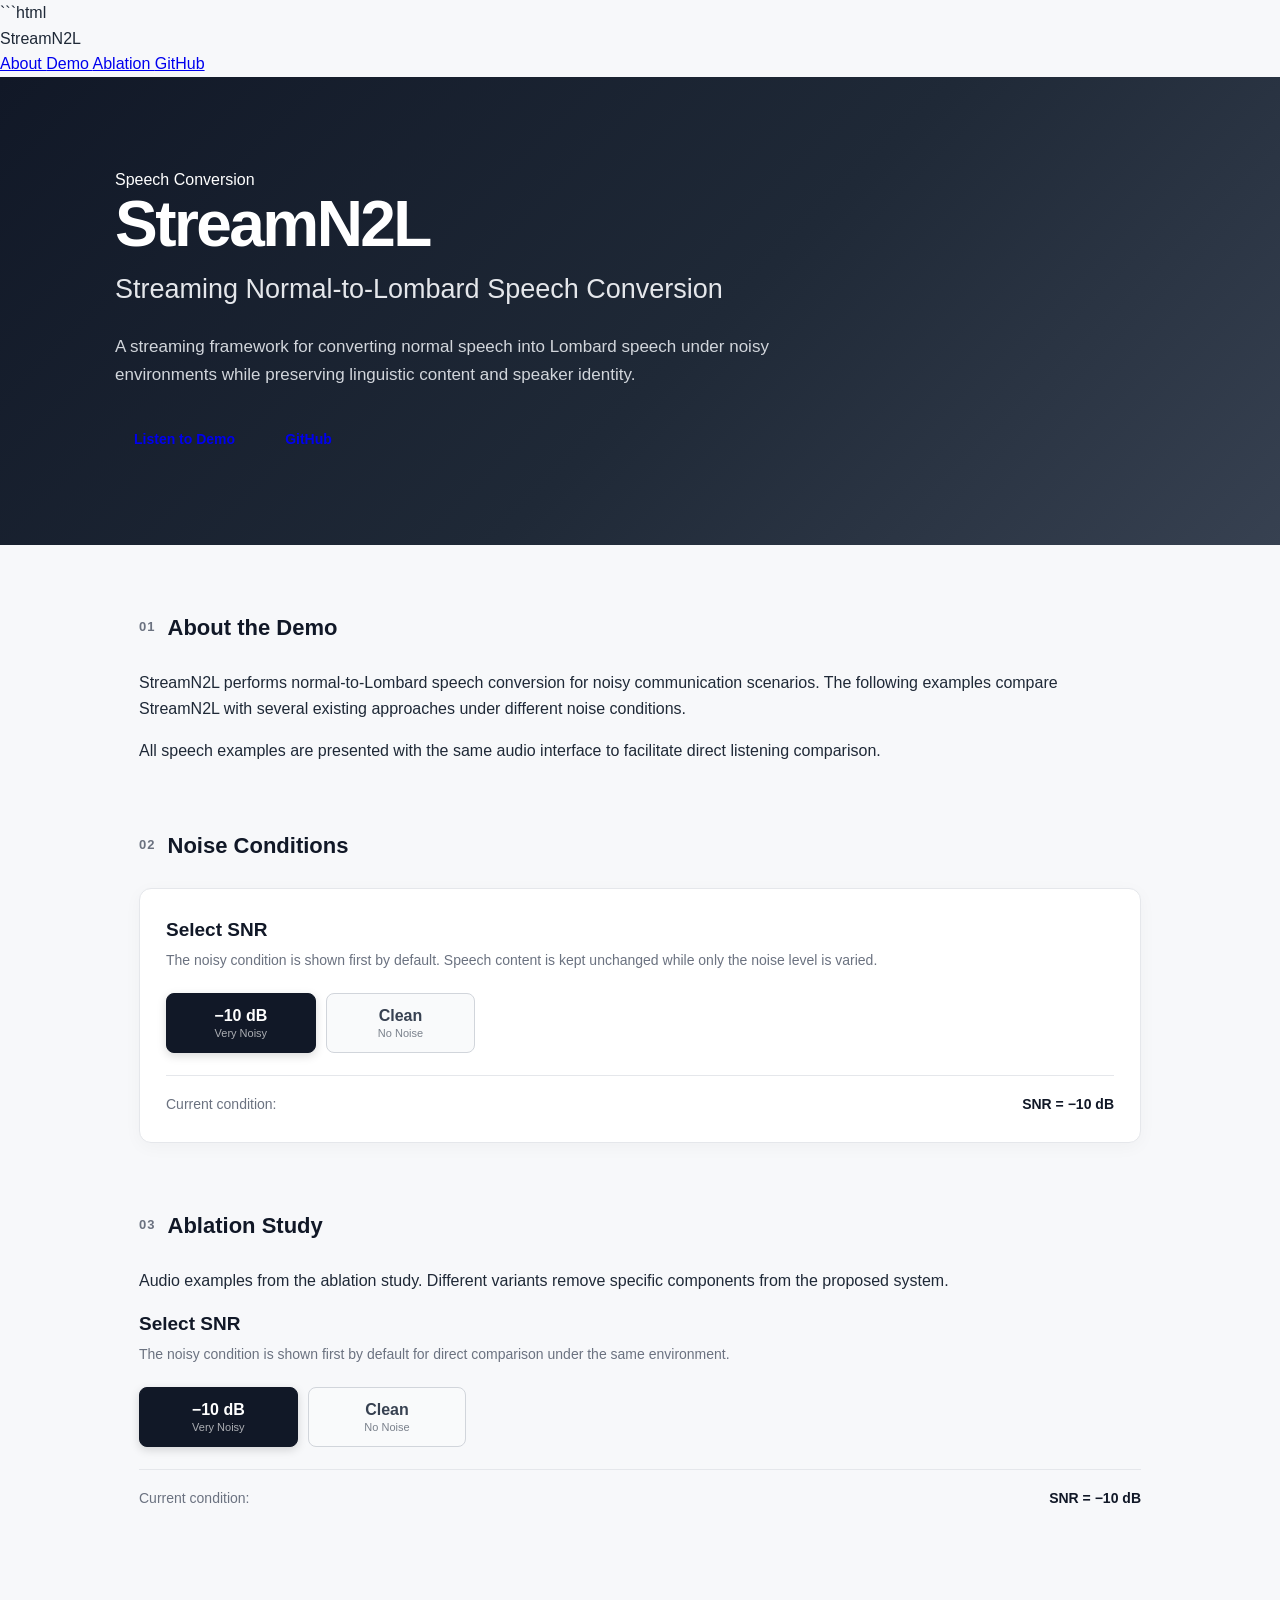
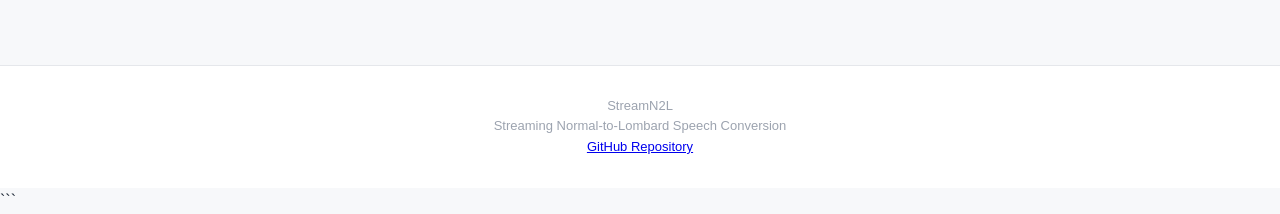
==== demo/index.html @ 621c64c4 "new" ====
```html
<!DOCTYPE html>
<html lang="en">

<head>
    <meta charset="UTF-8">

    <meta
        name="viewport"
        content="width=device-width, initial-scale=1.0"
    >

    <meta
        name="description"
        content="StreamN2L: Streaming Normal-to-Lombard Speech Conversion"
    >

    <title>StreamN2L</title>

    <link
        rel="stylesheet"
        href="style.css"
    >
</head>

<body>

    <!-- =====================================================
         Navigation
    ====================================================== -->

    <nav class="navbar">

        <div class="nav-container">

            <div class="nav-logo">
                StreamN2L
            </div>

            <div class="nav-links">

                <a href="#about">
                    About
                </a>

                <a href="#demo">
                    Demo
                </a>

                <a href="#ablation">
                    Ablation
                </a>

                <a
                    href="https://github.com/whitecchy/StreamN2L"
                    target="_blank"
                    rel="noopener noreferrer"
                >
                    GitHub
                </a>

            </div>

        </div>

    </nav>


    <!-- =====================================================
         Hero
    ====================================================== -->

    <header class="hero">

        <div class="hero-content">

            <div class="hero-badge">
                Speech Conversion
            </div>

            <h1>
                StreamN2L
            </h1>

            <h2>
                Streaming Normal-to-Lombard Speech Conversion
            </h2>

            <p class="hero-description">
                A streaming framework for converting normal speech
                into Lombard speech under noisy environments while
                preserving linguistic content and speaker identity.
            </p>

            <div class="hero-buttons">

                <a
                    href="#demo"
                    class="button button-primary"
                >
                    Listen to Demo
                </a>

                <a
                    href="https://github.com/whitecchy/StreamN2L"
                    target="_blank"
                    rel="noopener noreferrer"
                    class="button button-secondary"
                >
                    GitHub
                </a>

            </div>

        </div>

    </header>


    <!-- =====================================================
         Main
    ====================================================== -->

    <main class="container">


        <!-- =================================================
             About
        ================================================== -->

        <section
            class="section"
            id="about"
        >

            <div class="section-title">

                <span>
                    01
                </span>

                About the Demo

            </div>

            <div class="about-content">

                <p>
                    StreamN2L performs normal-to-Lombard speech
                    conversion for noisy communication scenarios.
                    The following examples compare StreamN2L with
                    several existing approaches under different
                    noise conditions.
                </p>

                <p>
                    All speech examples are presented with the same
                    audio interface to facilitate direct listening
                    comparison.
                </p>

            </div>

        </section>


        <!-- =================================================
             Main Demo
        ================================================== -->

        <section
            class="section"
            id="demo"
        >

            <div class="section-title">

                <span>
                    02
                </span>

                Noise Conditions

            </div>


            <div class="noise-panel">

                <div class="noise-description">

                    <div class="noise-heading">
                        Select SNR
                    </div>

                    <div class="noise-subheading">
                        The noisy condition is shown first by default.
                        Speech content is kept unchanged while only
                        the noise level is varied.
                    </div>

                </div>


                <div class="snr-selector">

                    <button
                        class="snr-button active"
                        data-snr="-10"
                    >

                        <span class="snr-value">
                            −10 dB
                        </span>

                        <span class="snr-label">
                            Very Noisy
                        </span>

                    </button>


                    <button
                        class="snr-button"
                        data-snr="clean"
                    >

                        <span class="snr-value">
                            Clean
                        </span>

                        <span class="snr-label">
                            No Noise
                        </span>

                    </button>

                </div>


                <div class="current-condition">

                    <span>
                        Current condition:
                    </span>

                    <strong id="current-snr">
                        SNR = −10 dB
                    </strong>

                </div>

            </div>


            <div id="examples-container"></div>

        </section>


        <!-- =================================================
             Ablation Study
        ================================================== -->

        <section
            class="section"
            id="ablation"
        >

            <div class="section-title">

                <span>
                    03
                </span>

                Ablation Study

            </div>


            <p class="ablation-intro">

                Audio examples from the ablation study.
                Different variants remove specific components
                from the proposed system.

            </p>


            <div class="ablation-noise-panel">

                <div class="noise-description">

                    <div class="noise-heading">
                        Select SNR
                    </div>

                    <div class="noise-subheading">
                        The noisy condition is shown first by default
                        for direct comparison under the same environment.
                    </div>

                </div>


                <div class="snr-selector">

                    <button
                        class="snr-button active"
                        data-ablation-snr="-10"
                    >

                        <span class="snr-value">
                            −10 dB
                        </span>

                        <span class="snr-label">
                            Very Noisy
                        </span>

                    </button>


                    <button
                        class="snr-button"
                        data-ablation-snr="clean"
                    >

                        <span class="snr-value">
                            Clean
                        </span>

                        <span class="snr-label">
                            No Noise
                        </span>

                    </button>

                </div>


                <div class="current-condition">

                    <span>
                        Current condition:
                    </span>

                    <strong id="current-ablation-snr">
                        SNR = −10 dB
                    </strong>

                </div>

            </div>


            <div id="ablation-container"></div>

        </section>

    </main>


    <!-- =====================================================
         Footer
    ====================================================== -->

    <footer class="footer">

        <div class="footer-content">

            <div class="footer-title">
                StreamN2L
            </div>

            <div class="footer-text">
                Streaming Normal-to-Lombard Speech Conversion
            </div>

            <a
                href="https://github.com/whitecchy/StreamN2L"
                target="_blank"
                rel="noopener noreferrer"
            >
                GitHub Repository
            </a>

        </div>

    </footer>


    <script src="script.js"></script>

</body>

</html>
```
---- demo/style.css ----
/* ============================================================
   Global
============================================================ */

* {
    box-sizing: border-box;
}

html {
    scroll-behavior: smooth;
}

body {
    margin: 0;
    font-family:
        -apple-system,
        BlinkMacSystemFont,
        "Segoe UI",
        Roboto,
        Helvetica,
        Arial,
        sans-serif;

    color: #1f2937;
    background: #f7f8fa;

    line-height: 1.6;
}


/* ============================================================
   Hero
============================================================ */

.hero {
    background:
        linear-gradient(
            135deg,
            #111827 0%,
            #1f2937 55%,
            #374151 100%
        );

    color: white;

    padding:
        90px 24px
        85px;
}


.hero-content {
    max-width: 1050px;
    margin: auto;
}


.project-label {
    font-size: 14px;
    font-weight: 600;

    letter-spacing: 0.12em;
    text-transform: uppercase;

    opacity: 0.65;

    margin-bottom: 16px;
}


.hero h1 {
    font-size: 64px;
    line-height: 1;

    margin:
        0 0 16px;

    font-weight: 750;

    letter-spacing: -0.04em;
}


.hero h2 {
    margin: 0;

    font-size: 27px;
    font-weight: 450;

    line-height: 1.3;

    color: #e5e7eb;
}


.hero-description {
    max-width: 760px;

    margin:
        26px 0 30px;

    font-size: 17px;

    color: #d1d5db;
}


.hero-buttons {
    display: flex;
    gap: 12px;
}


.button {
    display: inline-block;

    padding:
        10px 19px;

    border-radius: 7px;

    text-decoration: none;

    font-size: 14px;
    font-weight: 600;

    transition:
        transform 0.15s ease,
        background 0.15s ease;
}


.button:hover {
    transform: translateY(-1px);
}


.button.primary {
    background: white;
    color: #111827;
}


.button.secondary {
    border: 1px solid #6b7280;
    color: white;
}


/* ============================================================
   Main
============================================================ */

main {
    max-width: 1050px;

    margin: auto;

    padding:
        65px 24px
        90px;
}


.section {
    margin-bottom: 65px;
}


.section-title {
    display: flex;
    align-items: center;
    gap: 12px;

    margin-bottom: 25px;

    font-size: 22px;
    font-weight: 700;

    color: #111827;
}


.section-title span {
    font-size: 13px;

    color: #6b7280;

    font-weight: 600;

    letter-spacing: 0.08em;
}


.intro {
    max-width: 850px;
}


.intro p,
.notes p {
    font-size: 16px;

    color: #4b5563;

    margin:
        0 0 14px;
}


/* ============================================================
   Noise panel
============================================================ */

.noise-panel {

    background: white;

    border:
        1px solid #e5e7eb;

    border-radius: 12px;

    padding: 26px;

    margin-bottom: 35px;

    box-shadow:
        0 4px 18px
        rgba(0, 0, 0, 0.035);
}


.noise-heading {
    font-size: 19px;

    font-weight: 700;

    color: #111827;
}


.noise-subheading {
    font-size: 14px;

    color: #6b7280;

    margin-top: 3px;
}


.snr-selector {

    display: grid;

    grid-template-columns:
        repeat(6, 1fr);

    gap: 10px;

    margin-top: 22px;
}


.snr-button {

    border:
        1px solid #d1d5db;

    background: #f9fafb;

    border-radius: 8px;

    padding:
        13px 8px;

    cursor: pointer;

    transition:
        all 0.15s ease;

    color: #374151;
}


.snr-button:hover {

    border-color: #9ca3af;

    background: #f3f4f6;
}


.snr-button.active {

    background: #111827;

    border-color: #111827;

    color: white;

    box-shadow:
        0 3px 10px
        rgba(0, 0, 0, 0.15);
}


.snr-value {

    display: block;

    font-size: 16px;

    font-weight: 700;
}


.snr-label {

    display: block;

    margin-top: 2px;

    font-size: 11px;

    opacity: 0.65;
}


.current-condition {

    display: flex;

    justify-content: space-between;

    align-items: center;

    margin-top: 22px;

    padding-top: 17px;

    border-top:
        1px solid #e5e7eb;

    font-size: 14px;

    color: #6b7280;
}


.current-condition strong {

    color: #111827;

    font-weight: 700;
}


/* ============================================================
   Example card
============================================================ */

.example-card {

    background: white;

    border:
        1px solid #e5e7eb;

    border-radius: 12px;

    margin-bottom: 25px;

    overflow: hidden;

    box-shadow:
        0 3px 14px
        rgba(0, 0, 0, 0.025);
}


.example-header {

    display: flex;

    justify-content: space-between;

    align-items: center;

    padding:
        19px 24px;

    border-bottom:
        1px solid #e5e7eb;

    background: #fafafa;
}


.example-title {

    font-size: 17px;

    font-weight: 700;

    color: #111827;
}


.example-number {

    letter-spacing: -0.01em;
}


.example-condition {

    font-size: 13px;

    font-weight: 600;

    color: #6b7280;
}


/* ============================================================
   Audio list
============================================================ */

.audio-list {

    padding:
        8px 24px
        15px;
}


.audio-item {

    display: grid;

    grid-template-columns:
        190px 1fr;

    gap: 20px;

    align-items: center;

    padding:
        13px 0;

    border-bottom:
        1px solid #f0f1f3;
}


.audio-item:last-child {
    border-bottom: none;
}


.audio-info {
    min-width: 0;
}


.audio-name {

    font-size: 14px;

    font-weight: 600;

    color: #374151;
}


.audio-category {

    margin-top: 2px;

    font-size: 11px;

    text-transform: uppercase;

    letter-spacing: 0.06em;

    color: #9ca3af;
}


/* ------------------------------------------------------------
   Ours
------------------------------------------------------------ */

.audio-item.ours {

    margin-left: -10px;
    margin-right: -10px;

    padding-left: 10px;
    padding-right: 10px;

    border-radius: 6px;

    background: #f7f8fa;
}


.audio-item.ours .audio-name {

    color: #111827;

    font-weight: 750;
}


/* ------------------------------------------------------------
   Reference
------------------------------------------------------------ */

.audio-item.reference .audio-name {

    color: #4b5563;
}


/* ------------------------------------------------------------
   Audio control
------------------------------------------------------------ */

audio {

    width: 100%;

    height: 38px;
}


/* ============================================================
   Missing audio
============================================================ */

.audio-missing {

    display: none;
}


/* ============================================================
   Footer
============================================================ */

footer {

    border-top:
        1px solid #e5e7eb;

    padding:
        30px 24px;

    text-align: center;

    font-size: 13px;

    color: #9ca3af;

    background: white;
}


footer strong {

    color: #6b7280;
}


/* ============================================================
   Responsive
============================================================ */

@media (
    max-width: 800px
) {

    .hero {
        padding:
            65px 20px;
    }


    .hero h1 {
        font-size: 48px;
    }


    .hero h2 {
        font-size: 22px;
    }


    .snr-selector {

        grid-template-columns:
            repeat(3, 1fr);
    }


    .audio-item {

        grid-template-columns:
            1fr;

        gap: 8px;
    }

}


@media (
    max-width: 500px
) {

    main {
        padding:
            45px 16px
            60px;
    }


    .hero {
        padding:
            55px 18px;
    }


    .hero h1 {
        font-size: 42px;
    }


    .snr-selector {

        grid-template-columns:
            repeat(2, 1fr);
    }


    .example-header {

        align-items: flex-start;

        flex-direction: column;

        gap: 5px;
    }


    .audio-list {

        padding-left: 16px;
        padding-right: 16px;
    }

}
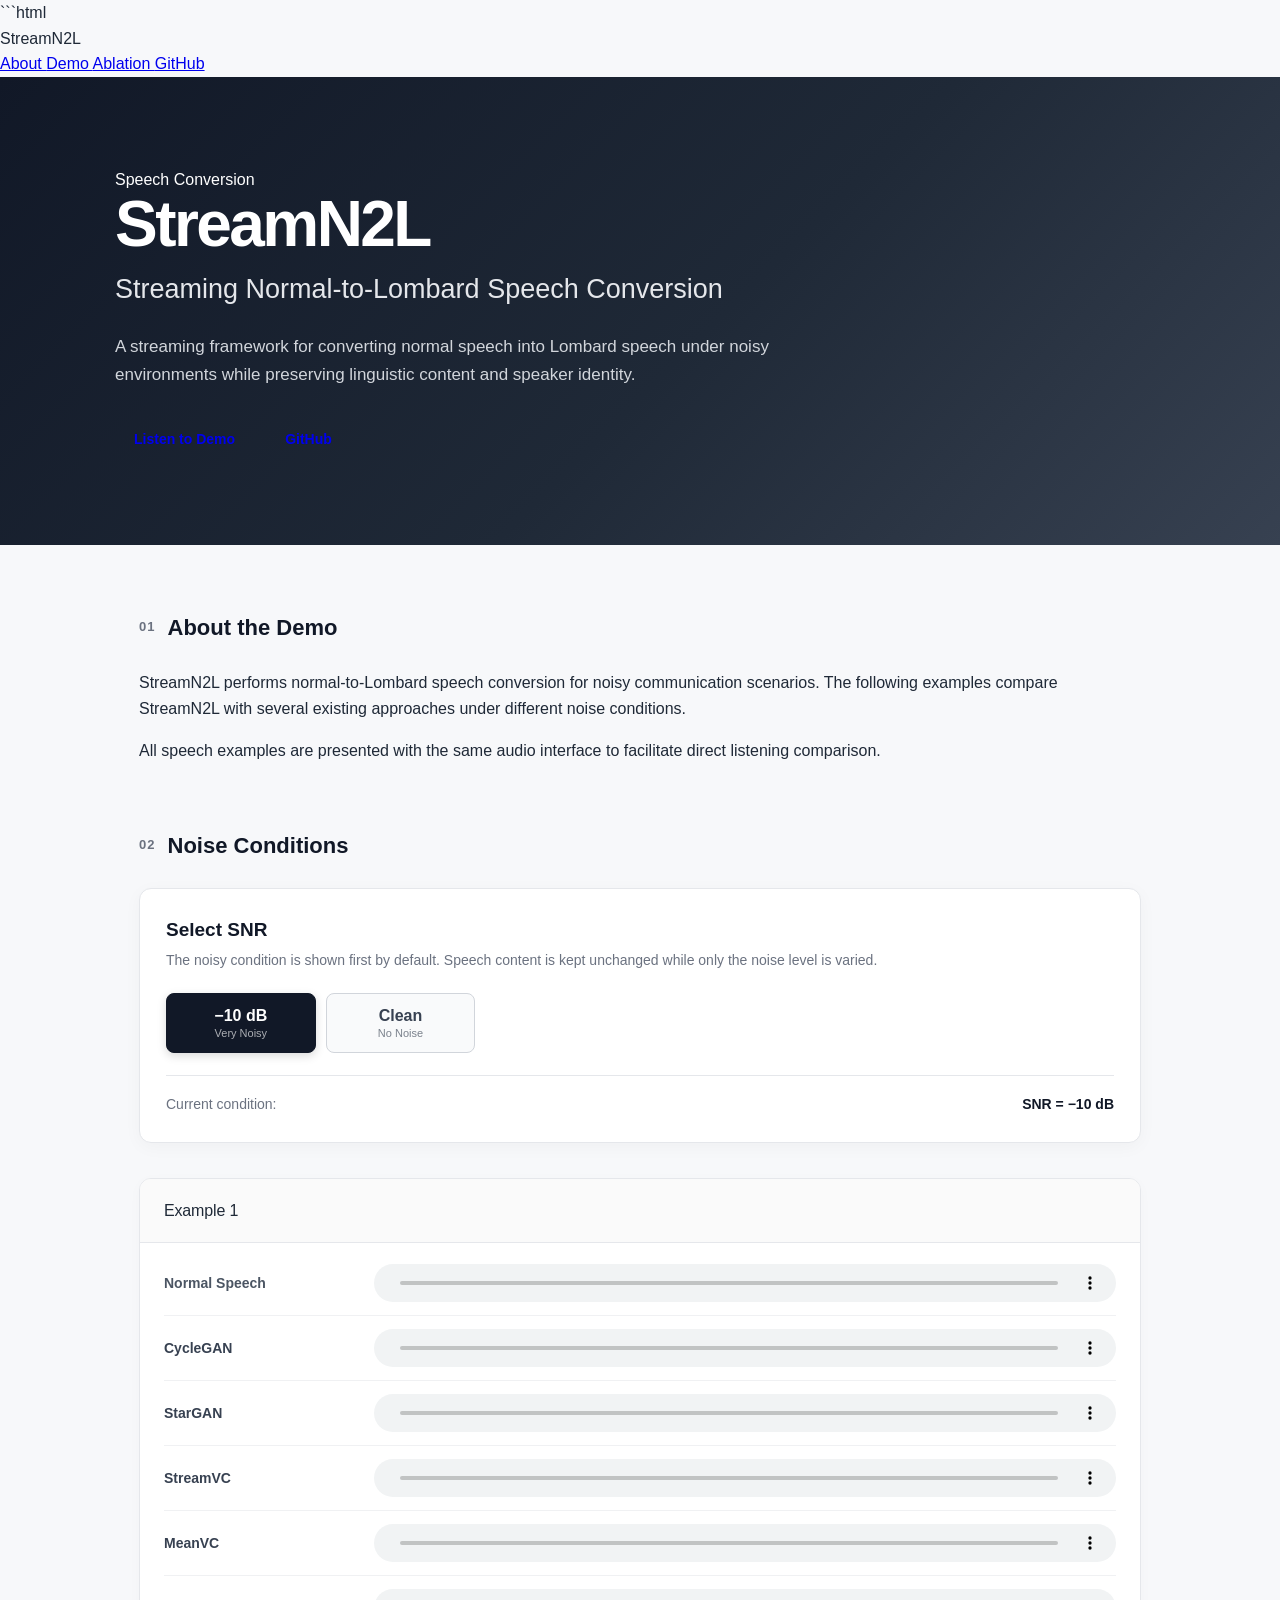
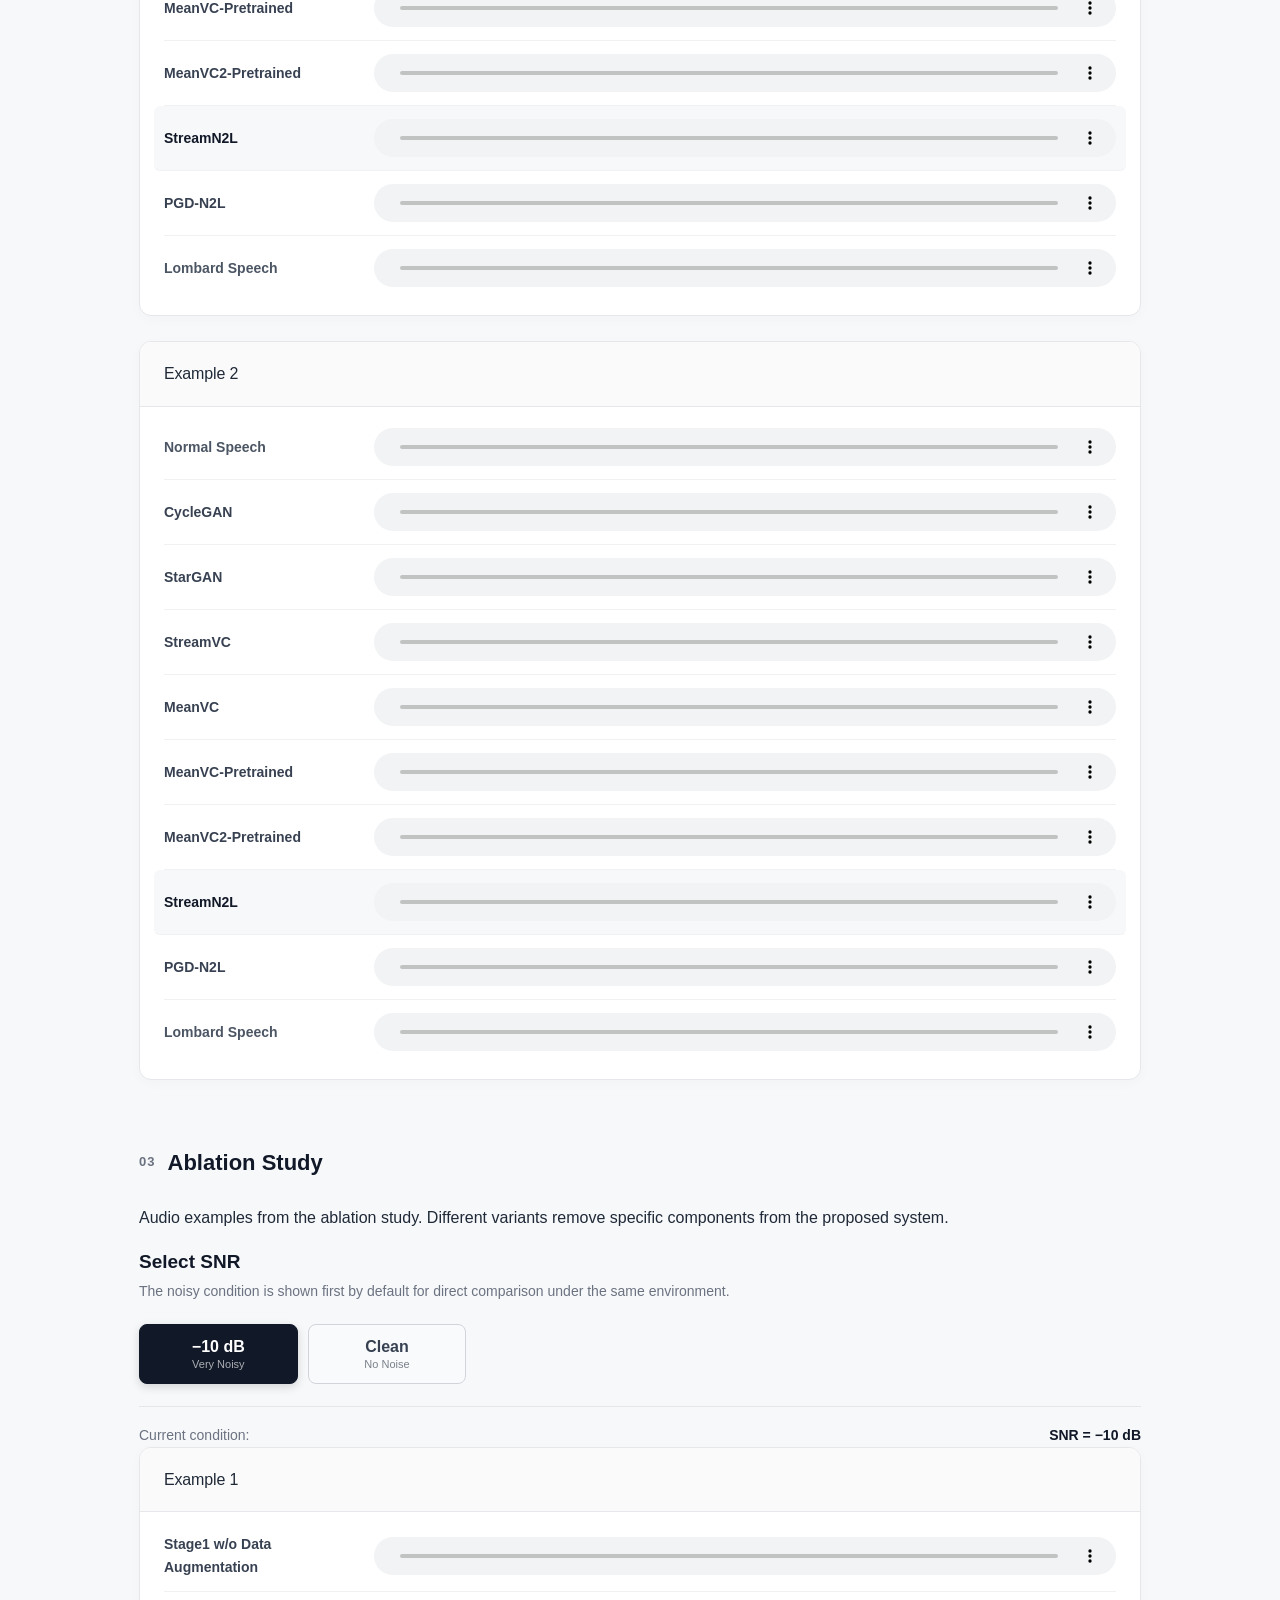
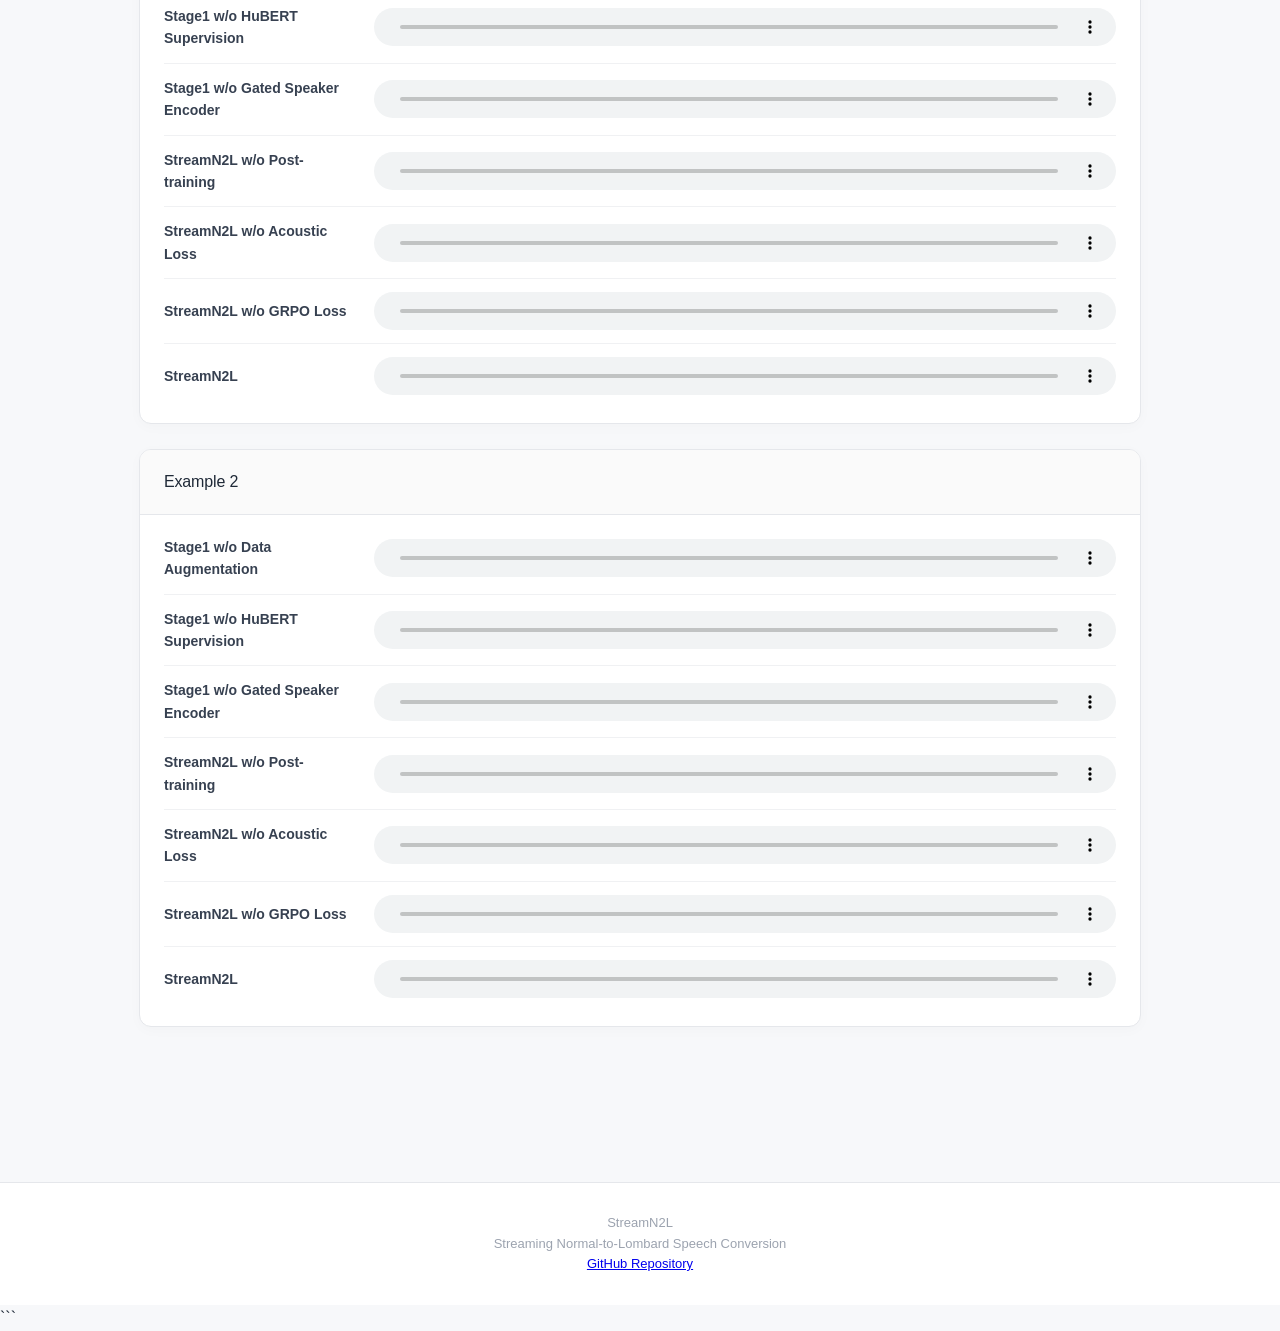
==== commit bdd69c57: "1" ====
--- a/demo/index.html
+++ b/demo/index.html
@@ -377,7 +377,7 @@
             </div>
 
             <a
-                href="https://github.com/whitecchy/StreamN2L"
+                href="https://github.com/whitechy/StreamN2L"
                 target="_blank"
                 rel="noopener noreferrer"
             >
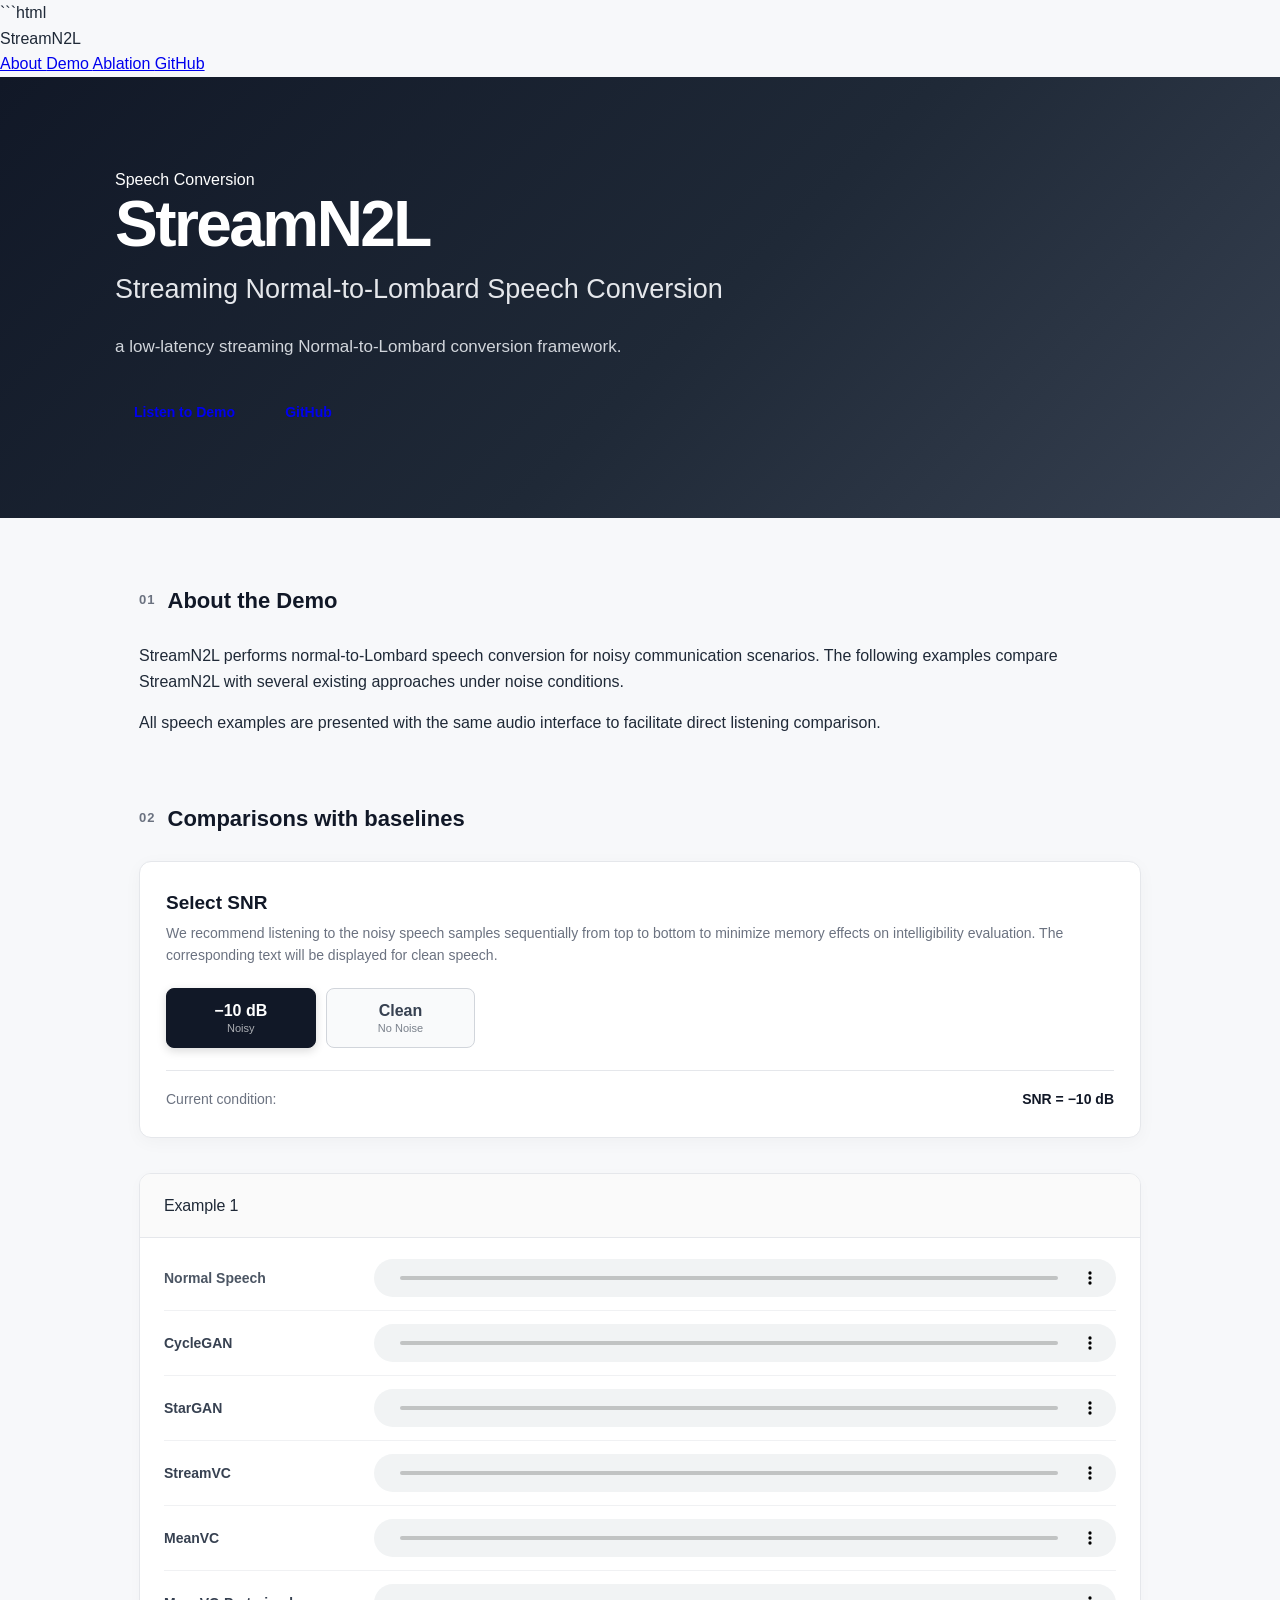
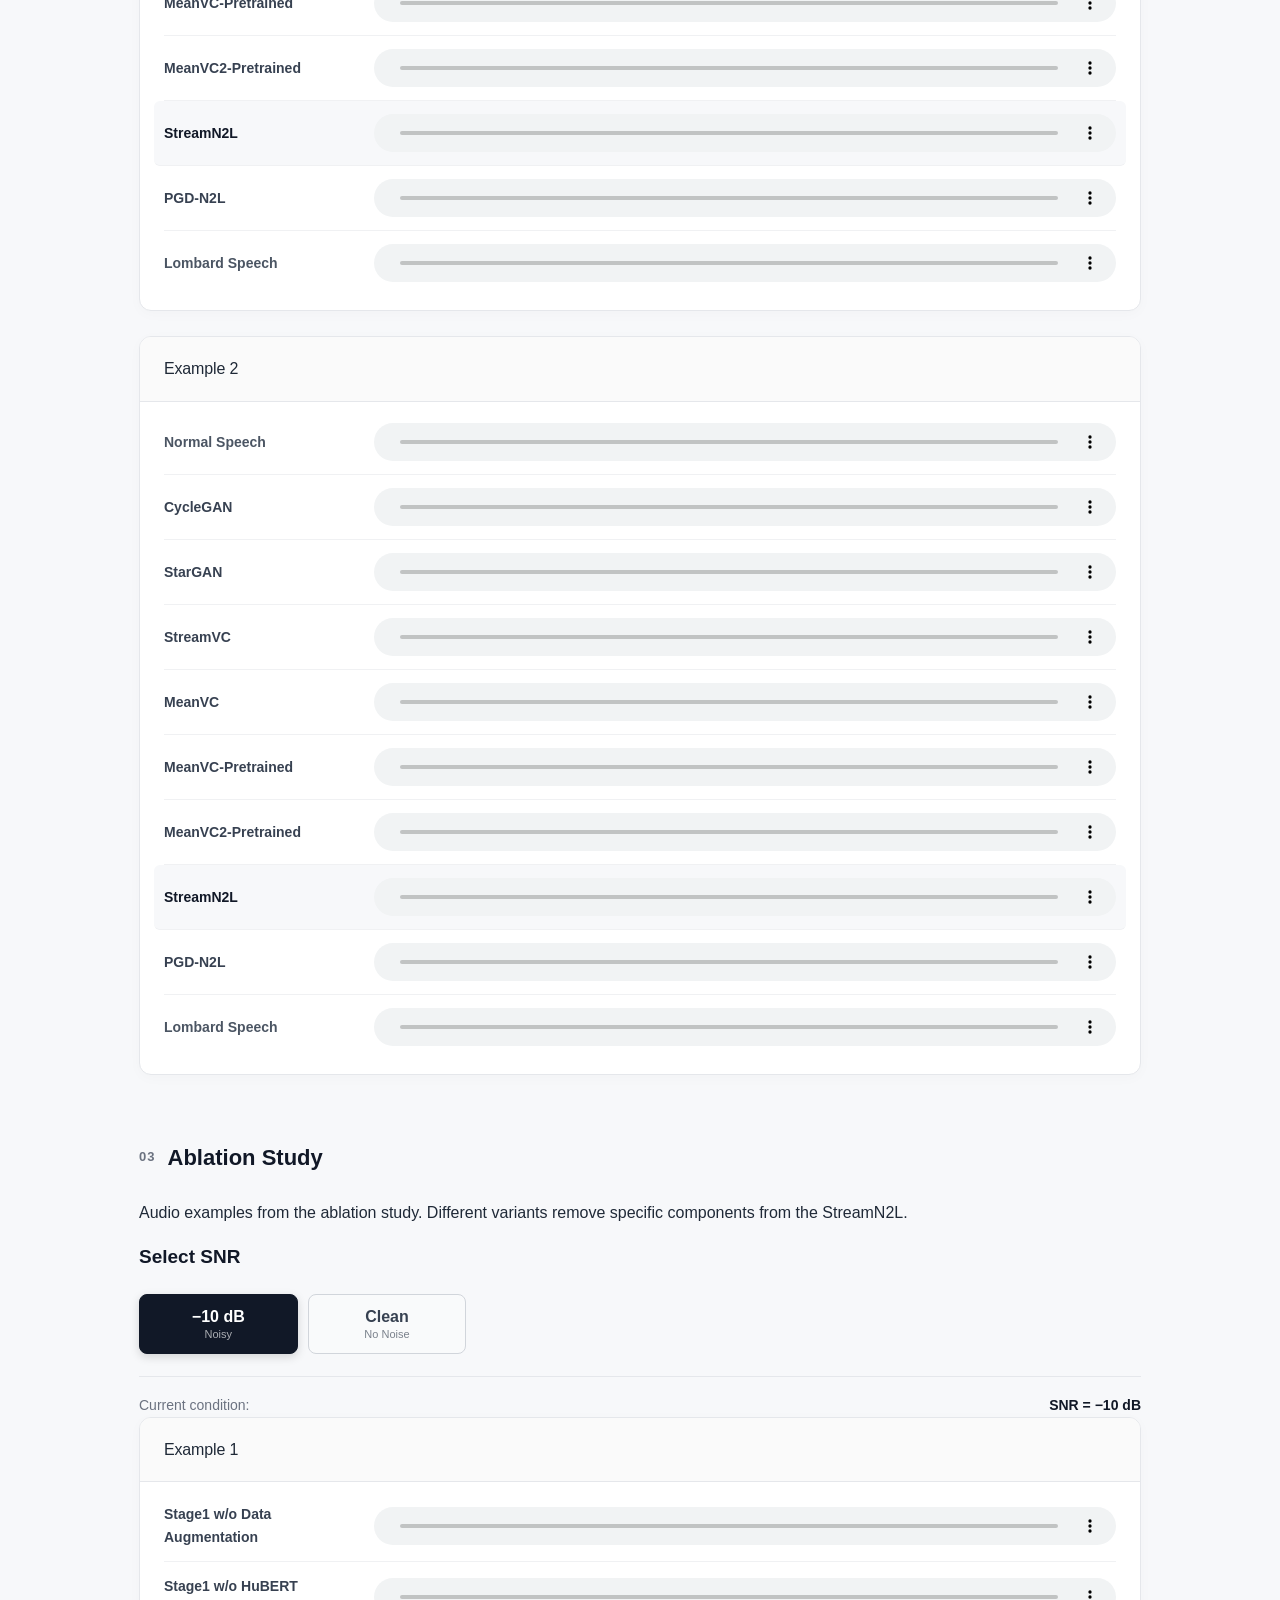
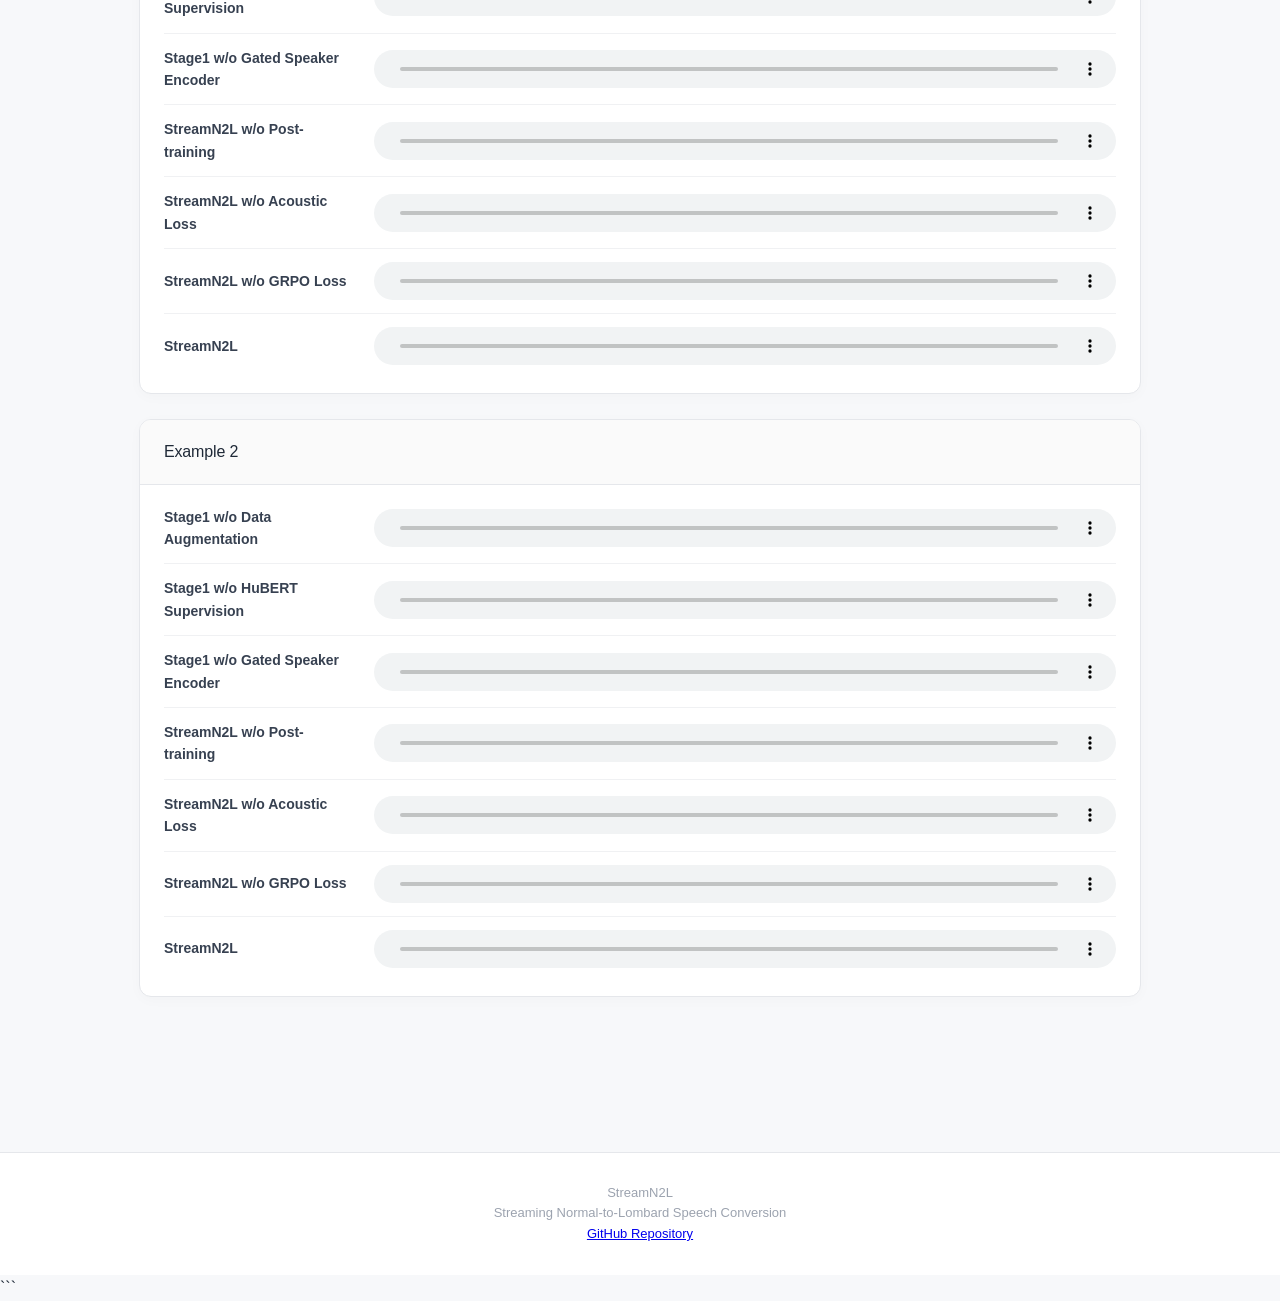
==== commit b1a0fe85: "1" ====
--- a/demo/index.html
+++ b/demo/index.html
@@ -87,9 +87,7 @@
             </h2>
 
             <p class="hero-description">
-                A streaming framework for converting normal speech
-                into Lombard speech under noisy environments while
-                preserving linguistic content and speaker identity.
+                 a low-latency streaming Normal-to-Lombard conversion framework.
             </p>
 
             <div class="hero-buttons">
@@ -149,8 +147,7 @@
                     StreamN2L performs normal-to-Lombard speech
                     conversion for noisy communication scenarios.
                     The following examples compare StreamN2L with
-                    several existing approaches under different
-                    noise conditions.
+                    several existing approaches under noise conditions.
                 </p>
 
                 <p>
@@ -179,8 +176,7 @@
                     02
                 </span>
 
-                Noise Conditions
-
+                Comparisons with baselines
             </div>
 
 
@@ -193,9 +189,8 @@
                     </div>
 
                     <div class="noise-subheading">
-                        The noisy condition is shown first by default.
-                        Speech content is kept unchanged while only
-                        the noise level is varied.
+We recommend listening to the noisy speech samples sequentially from top to bottom to minimize memory effects on intelligibility evaluation.
+The corresponding text will be displayed for clean speech.
                     </div>
 
                 </div>
@@ -213,7 +208,7 @@
                         </span>
 
                         <span class="snr-label">
-                            Very Noisy
+                            Noisy
                         </span>
 
                     </button>
@@ -281,7 +276,7 @@
 
                 Audio examples from the ablation study.
                 Different variants remove specific components
-                from the proposed system.
+                from the StreamN2L.
 
             </p>
 
@@ -295,8 +290,6 @@
                     </div>
 
                     <div class="noise-subheading">
-                        The noisy condition is shown first by default
-                        for direct comparison under the same environment.
                     </div>
 
                 </div>
@@ -314,7 +307,7 @@
                         </span>
 
                         <span class="snr-label">
-                            Very Noisy
+                            Noisy
                         </span>
 
                     </button>
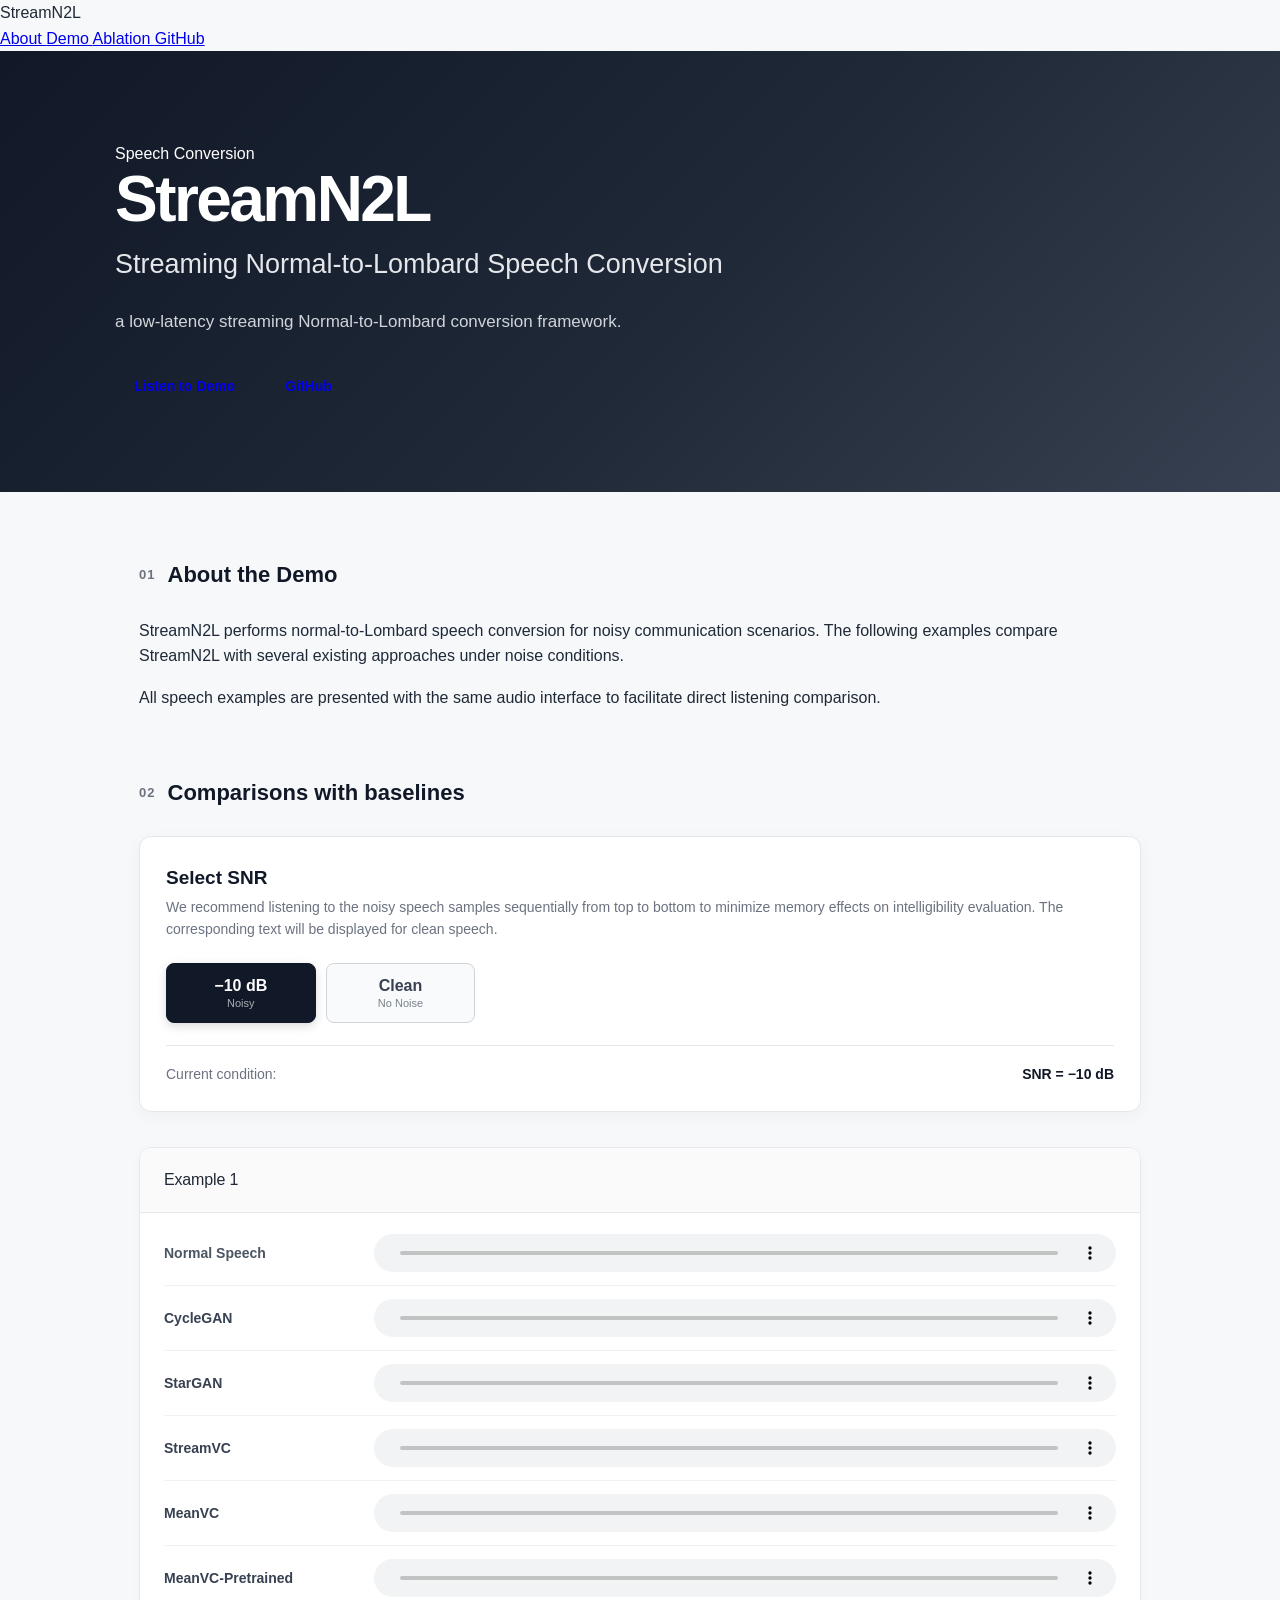
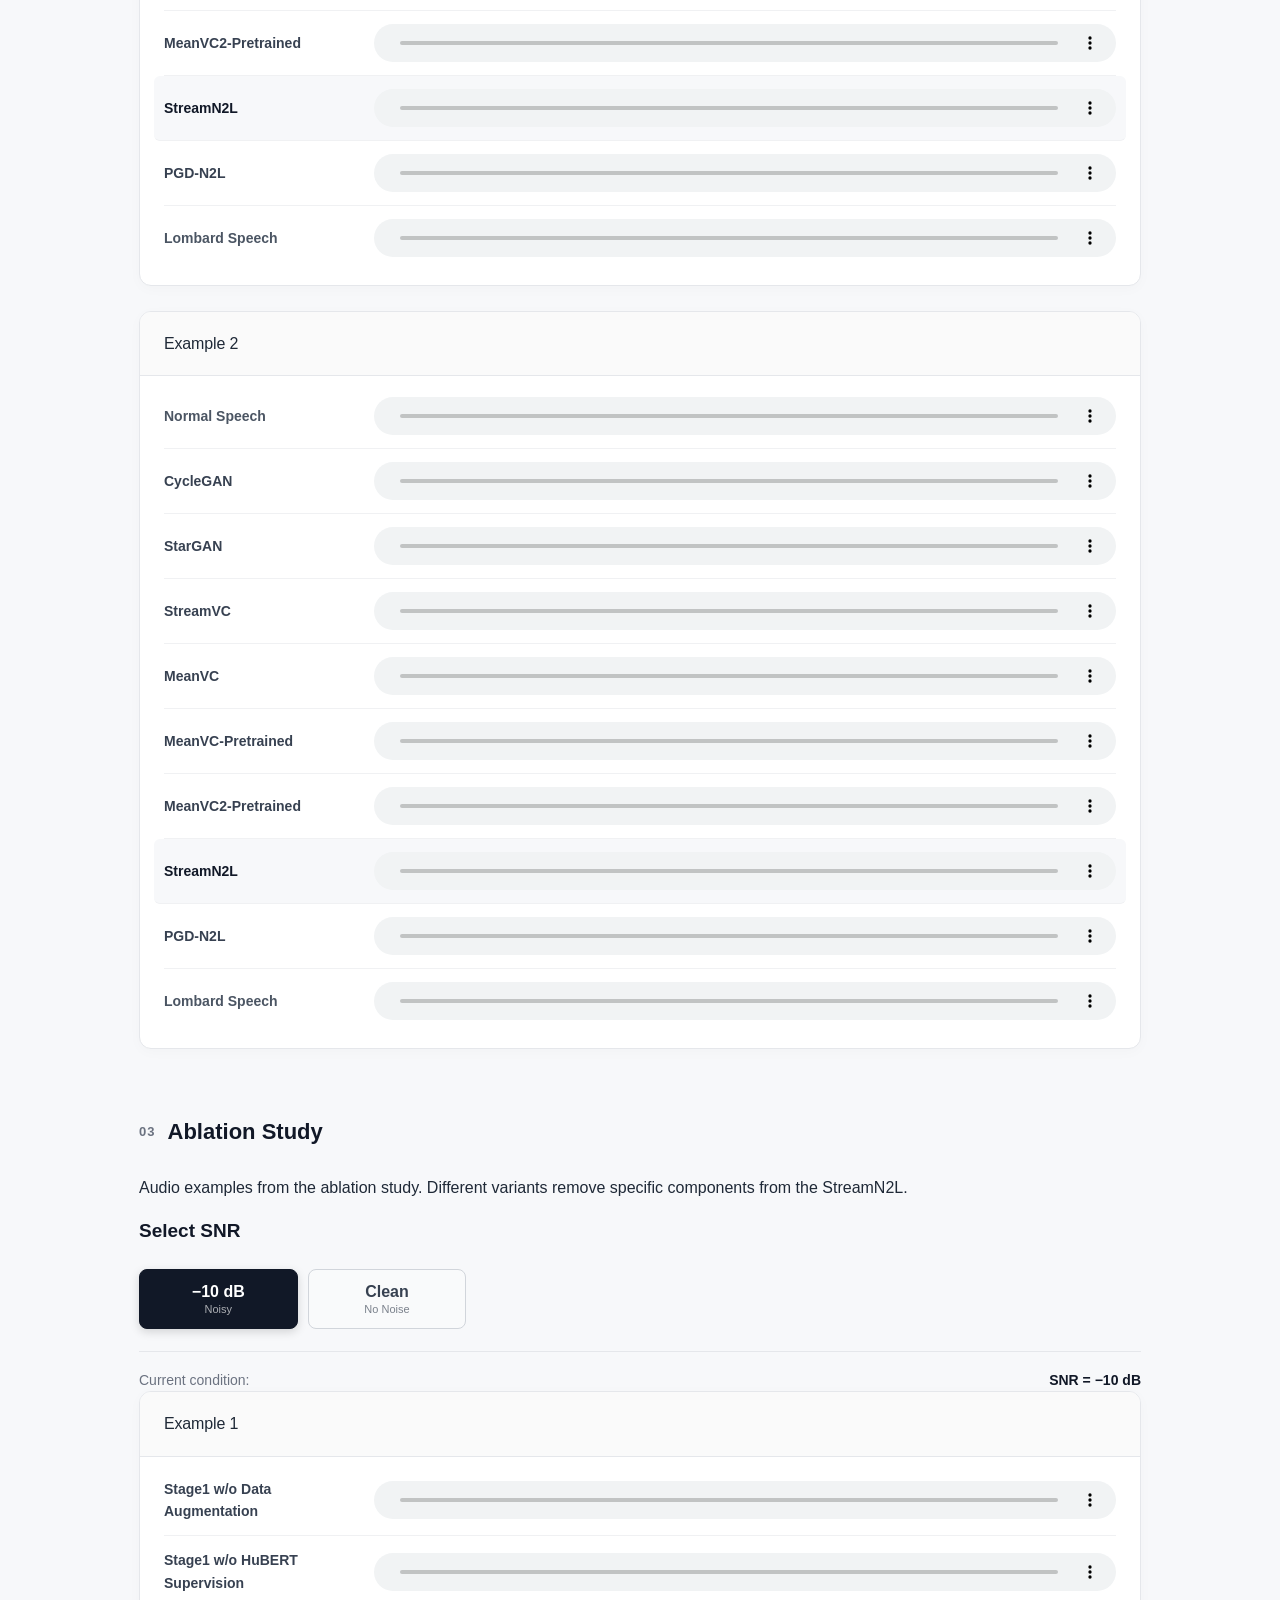
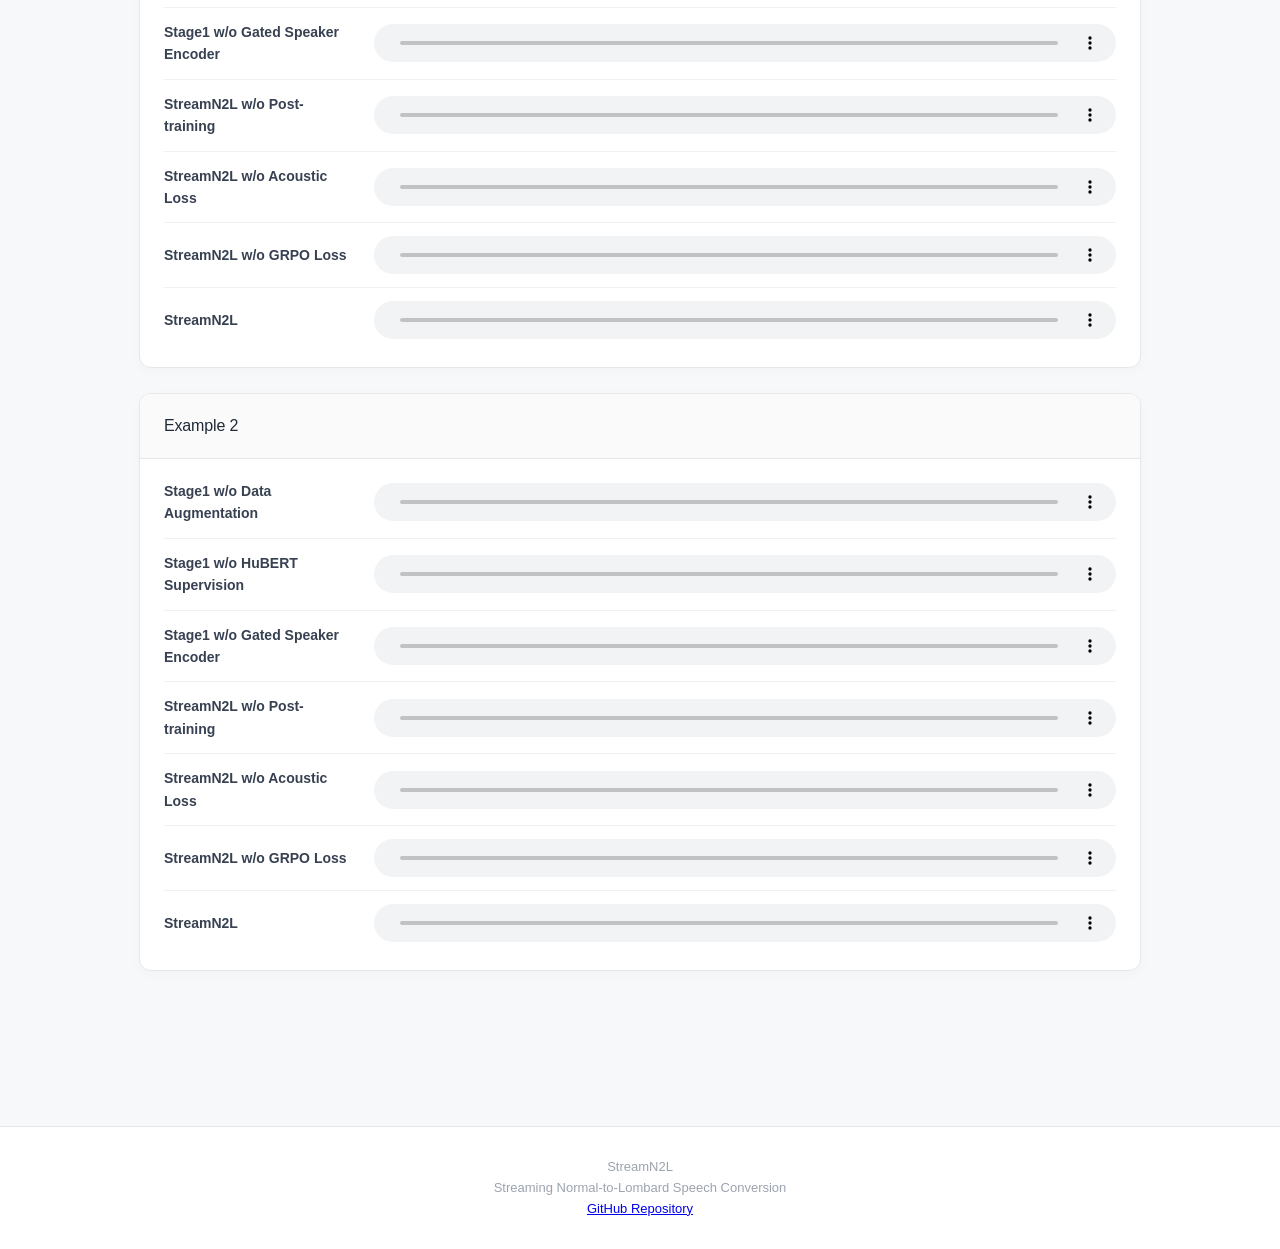
==== commit dc33bb6e: "1" ====
--- a/demo/index.html
+++ b/demo/index.html
@@ -1,4 +1,3 @@
-```html
 <!DOCTYPE html>
 <html lang="en">
 
@@ -387,4 +386,3 @@
 </body>
 
 </html>
-```
--- a/demo/style.css
+++ b/demo/style.css
@@ -661,4 +661,26 @@
         padding-right: 16px;
     }
 
+}
+/* ============================================================
+   Transcript
+============================================================ */
+
+.example-transcript {
+    padding: 16px 24px 20px;
+    border-top: 1px solid #e5e7eb;
+    background: #fafafa;
+}
+
+.transcript-chinese {
+    font-size: 15px;
+    font-weight: 600;
+    color: #111827;
+    margin-bottom: 6px;
+}
+
+.transcript-english {
+    font-size: 13px;
+    color: #6b7280;
+    line-height: 1.5;
 }
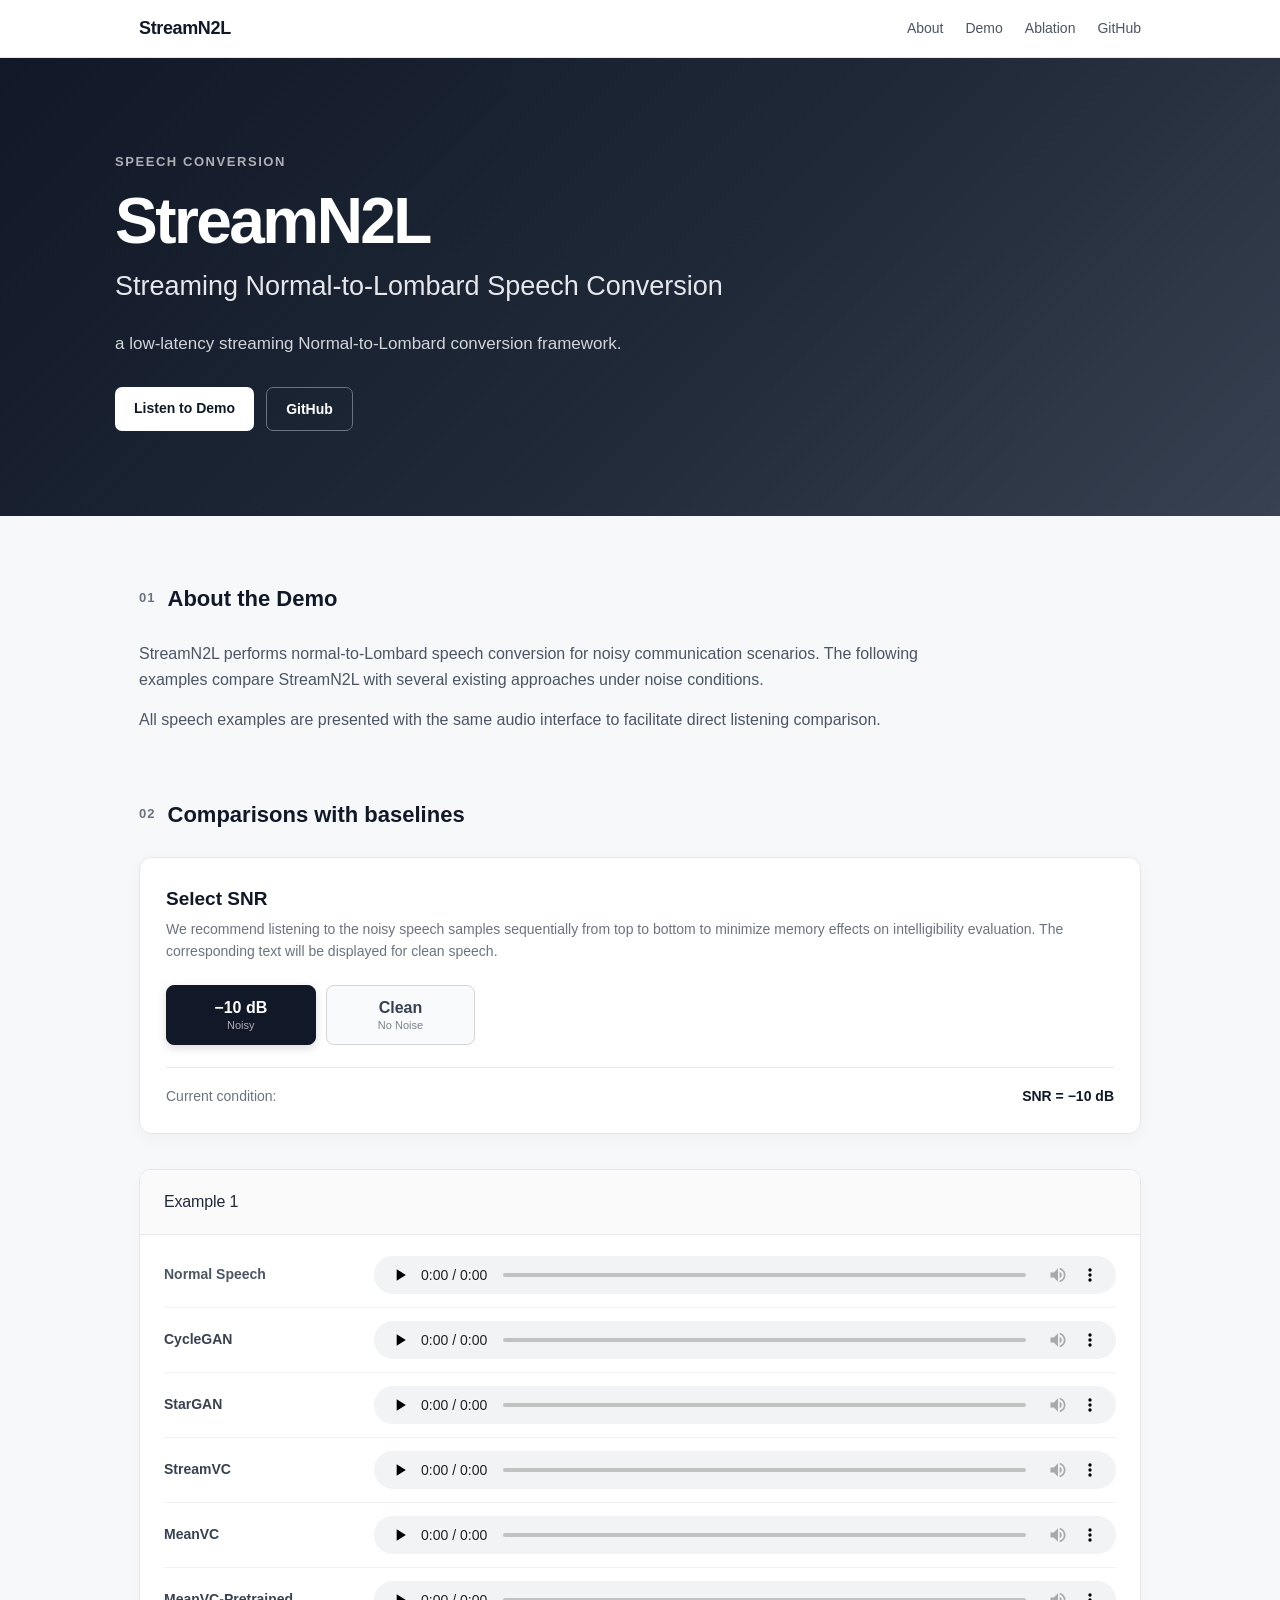
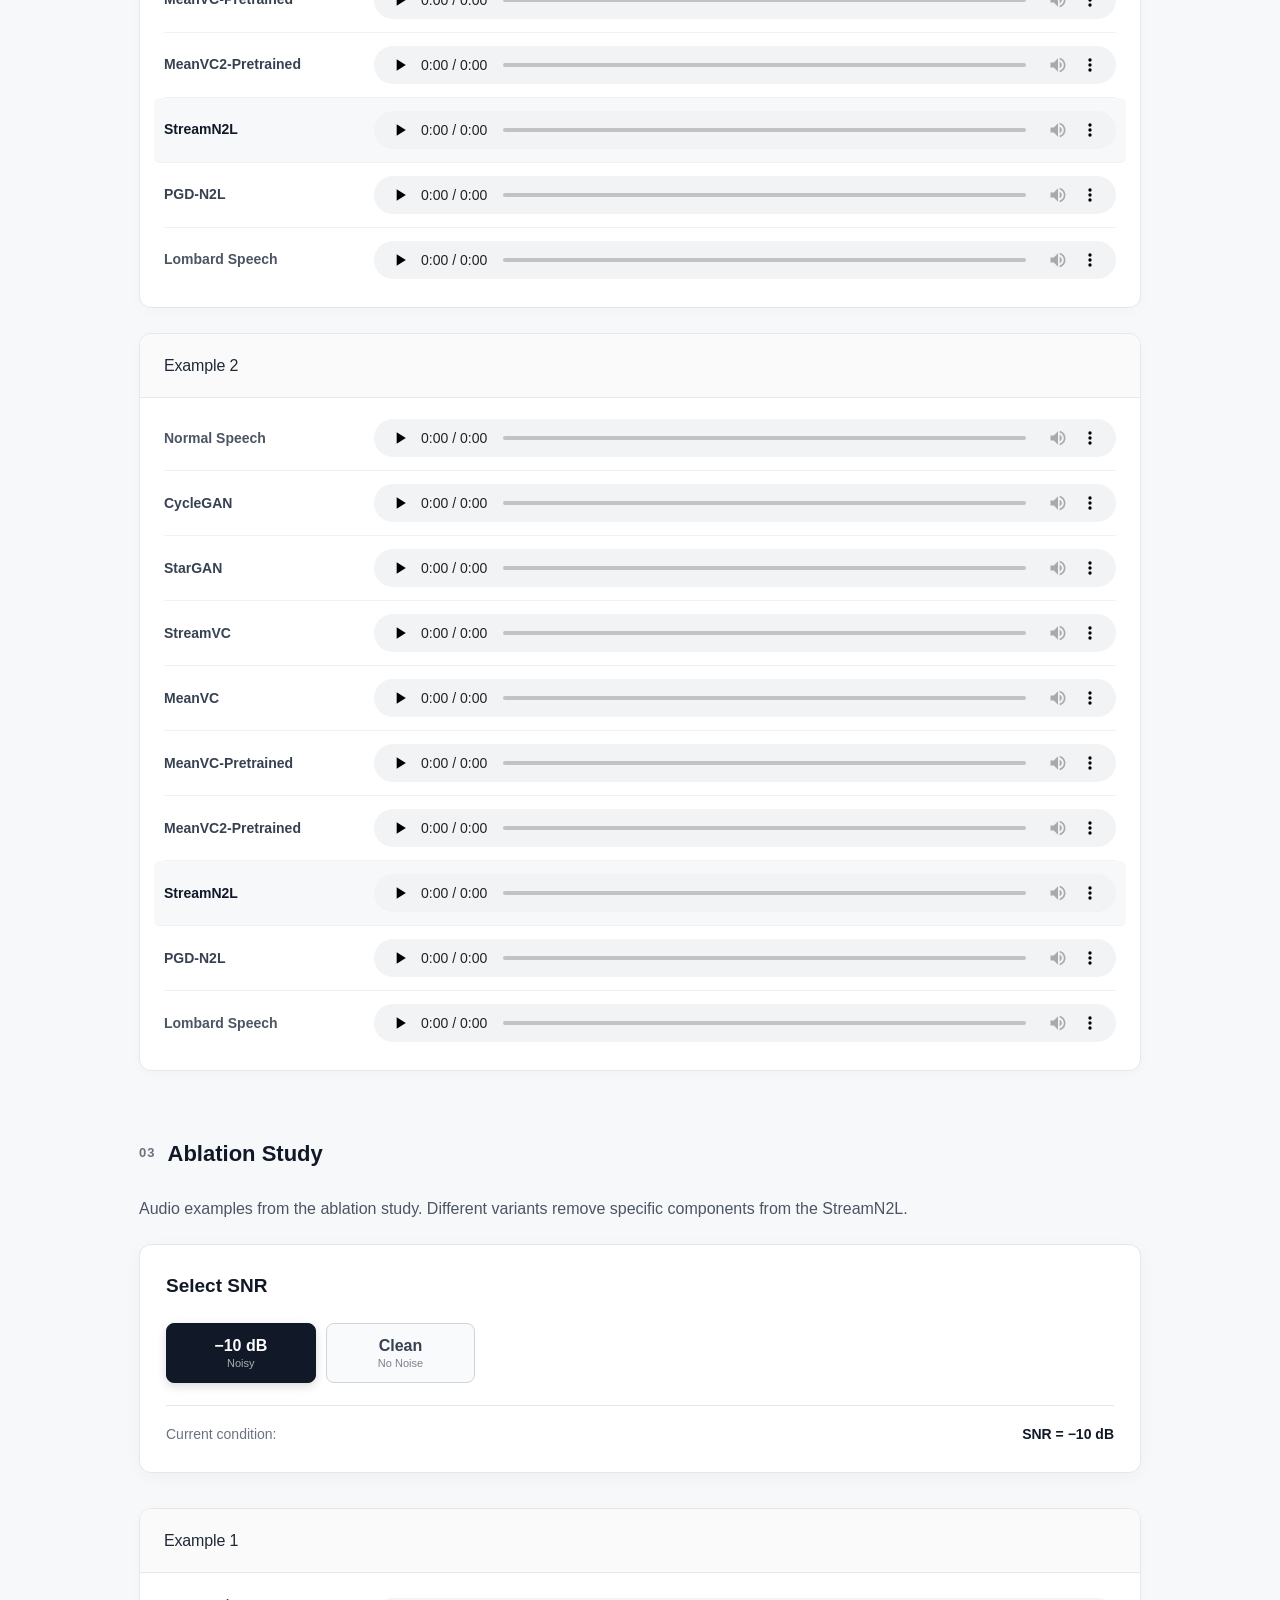
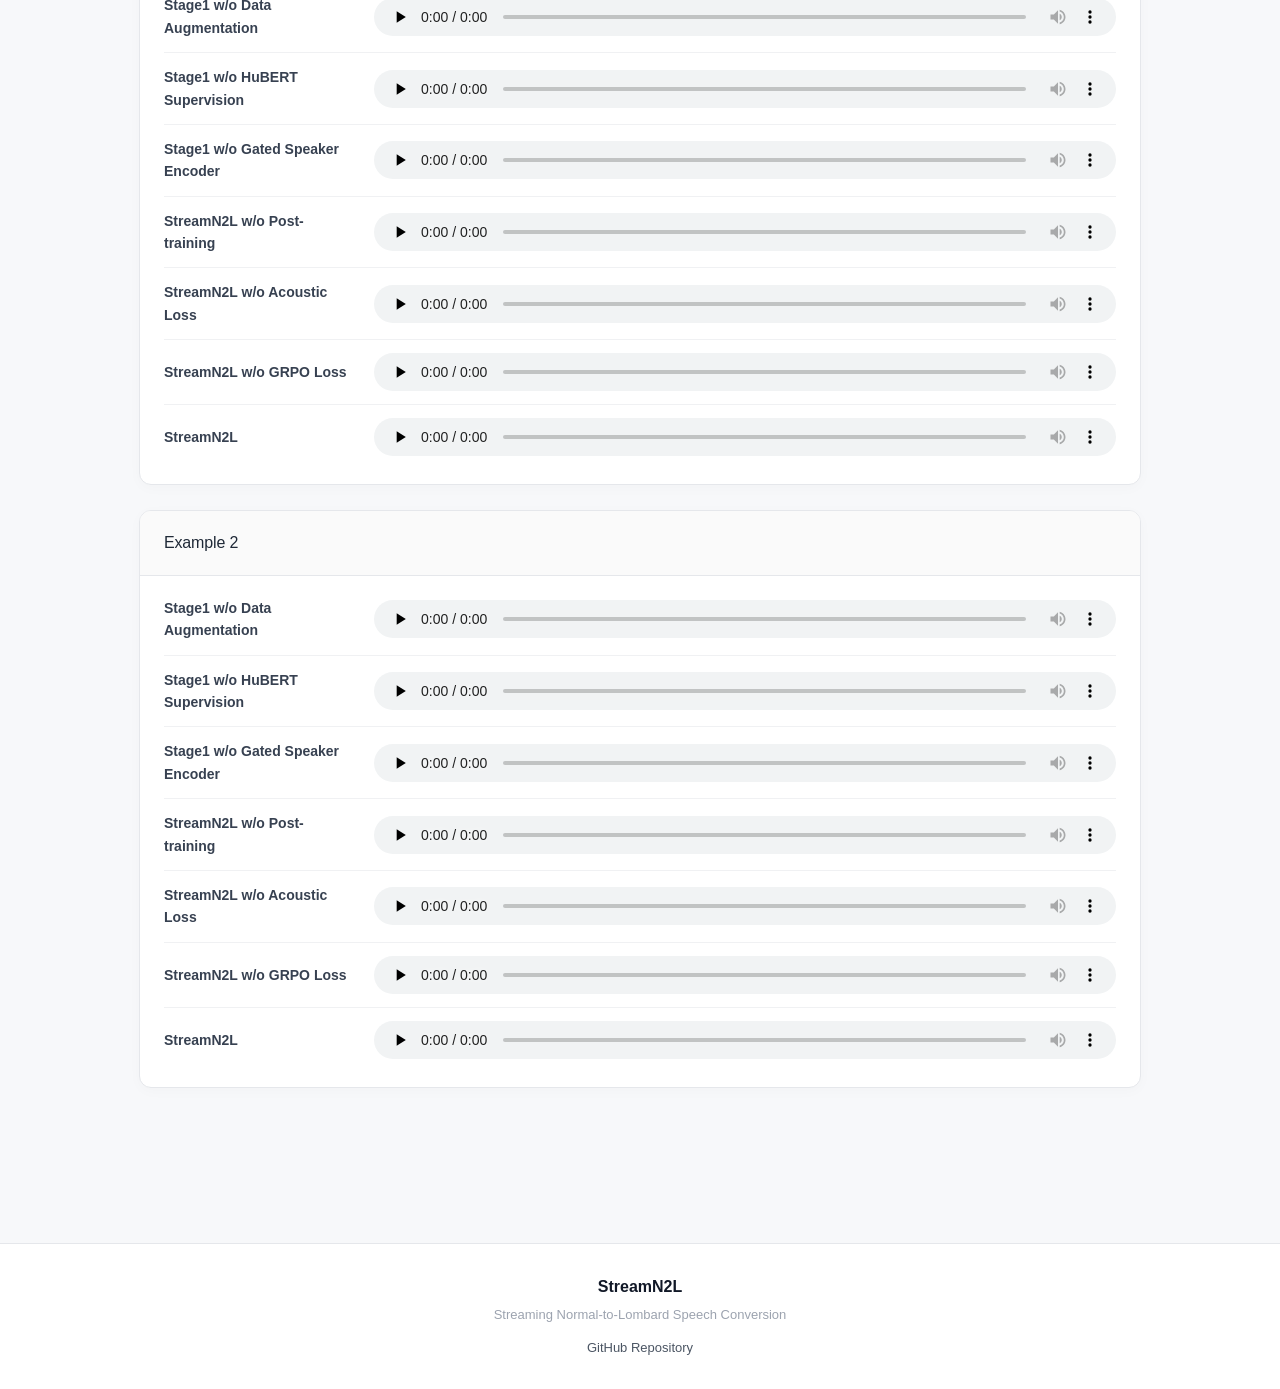
==== commit 10d63a24: "1" ====
--- a/demo/index.html
+++ b/demo/index.html
@@ -51,7 +51,7 @@
                 </a>
 
                 <a
-                    href="https://github.com/whitecchy/StreamN2L"
+                    href="https://github.com/whitechy/StreamN2L"
                     target="_blank"
                     rel="noopener noreferrer"
                 >
@@ -99,7 +99,7 @@
                 </a>
 
                 <a
-                    href="https://github.com/whitecchy/StreamN2L"
+                    href="https://github.com/whitechy/StreamN2L"
                     target="_blank"
                     rel="noopener noreferrer"
                     class="button button-secondary"
--- a/demo/style.css
+++ b/demo/style.css
@@ -1,3 +1,54 @@
+/* ============================================================
+   Navigation
+============================================================ */
+
+.navbar {
+    position: sticky;
+    top: 0;
+    z-index: 100;
+
+    background: rgba(255, 255, 255, 0.95);
+    backdrop-filter: blur(10px);
+
+    border-bottom: 1px solid #e5e7eb;
+}
+
+.nav-container {
+    max-width: 1050px;
+    margin: 0 auto;
+
+    padding: 14px 24px;
+
+    display: flex;
+    justify-content: space-between;
+    align-items: center;
+}
+
+.nav-logo {
+    font-size: 18px;
+    font-weight: 750;
+    color: #111827;
+    letter-spacing: -0.02em;
+}
+
+.nav-links {
+    display: flex;
+    gap: 22px;
+}
+
+.nav-links a {
+    font-size: 14px;
+    font-weight: 500;
+
+    color: #4b5563;
+    text-decoration: none;
+
+    transition: color 0.15s ease;
+}
+
+.nav-links a:hover {
+    color: #111827;
+}
 /* ============================================================
    Global
 ============================================================ */
@@ -209,6 +260,146 @@
 
 
 /* ============================================================
+   Container
+============================================================ */
+
+.container {
+    max-width: 1050px;
+    margin: auto;
+
+    padding: 65px 24px 90px;
+}
+
+/* ============================================================
+   Hero badge
+============================================================ */
+
+.hero-badge {
+    display: inline-block;
+
+    font-size: 13px;
+    font-weight: 600;
+
+    letter-spacing: 0.12em;
+    text-transform: uppercase;
+
+    opacity: 0.65;
+
+    margin-bottom: 16px;
+}
+
+/* ============================================================
+   Button variants (修复选择器不匹配)
+============================================================ */
+
+.button-primary {
+    background: white;
+    color: #111827;
+}
+
+.button-secondary {
+    border: 1px solid #6b7280;
+    color: white;
+}
+
+/* ============================================================
+   About
+============================================================ */
+
+.about-content {
+    max-width: 850px;
+}
+
+.about-content p {
+    font-size: 16px;
+    color: #4b5563;
+    margin: 0 0 14px;
+}
+
+/* ============================================================
+   Ablation panel
+============================================================ */
+
+.ablation-intro {
+    font-size: 16px;
+    color: #4b5563;
+    margin: 0 0 22px;
+    max-width: 850px;
+}
+
+.ablation-noise-panel {
+    background: white;
+    border: 1px solid #e5e7eb;
+    border-radius: 12px;
+    padding: 26px;
+    margin-bottom: 35px;
+    box-shadow: 0 4px 18px rgba(0, 0, 0, 0.035);
+}
+
+.noise-description {
+    margin-bottom: 4px;
+}
+
+/* ============================================================
+   Footer
+============================================================ */
+
+.footer-content {
+    max-width: 1050px;
+    margin: auto;
+
+    display: flex;
+    flex-direction: column;
+    align-items: center;
+    gap: 6px;
+}
+
+.footer-title {
+    font-size: 16px;
+    font-weight: 700;
+    color: #111827;
+}
+
+.footer-text {
+    font-size: 13px;
+    color: #9ca3af;
+}
+
+.footer-content a {
+    margin-top: 6px;
+    font-size: 13px;
+    color: #4b5563;
+    text-decoration: none;
+}
+
+.footer-content a:hover {
+    color: #111827;
+    text-decoration: underline;
+}
+
+/* ============================================================
+   Transcript (上一轮说的中英文文本)
+============================================================ */
+
+.example-transcript {
+    padding: 16px 24px 20px;
+    border-top: 1px solid #e5e7eb;
+    background: #fafafa;
+}
+
+.transcript-chinese {
+    font-size: 15px;
+    font-weight: 600;
+    color: #111827;
+    margin-bottom: 6px;
+}
+
+.transcript-english {
+    font-size: 13px;
+    color: #6b7280;
+    line-height: 1.5;
+}
+/* ============================================================
    Noise panel
 ============================================================ */
 
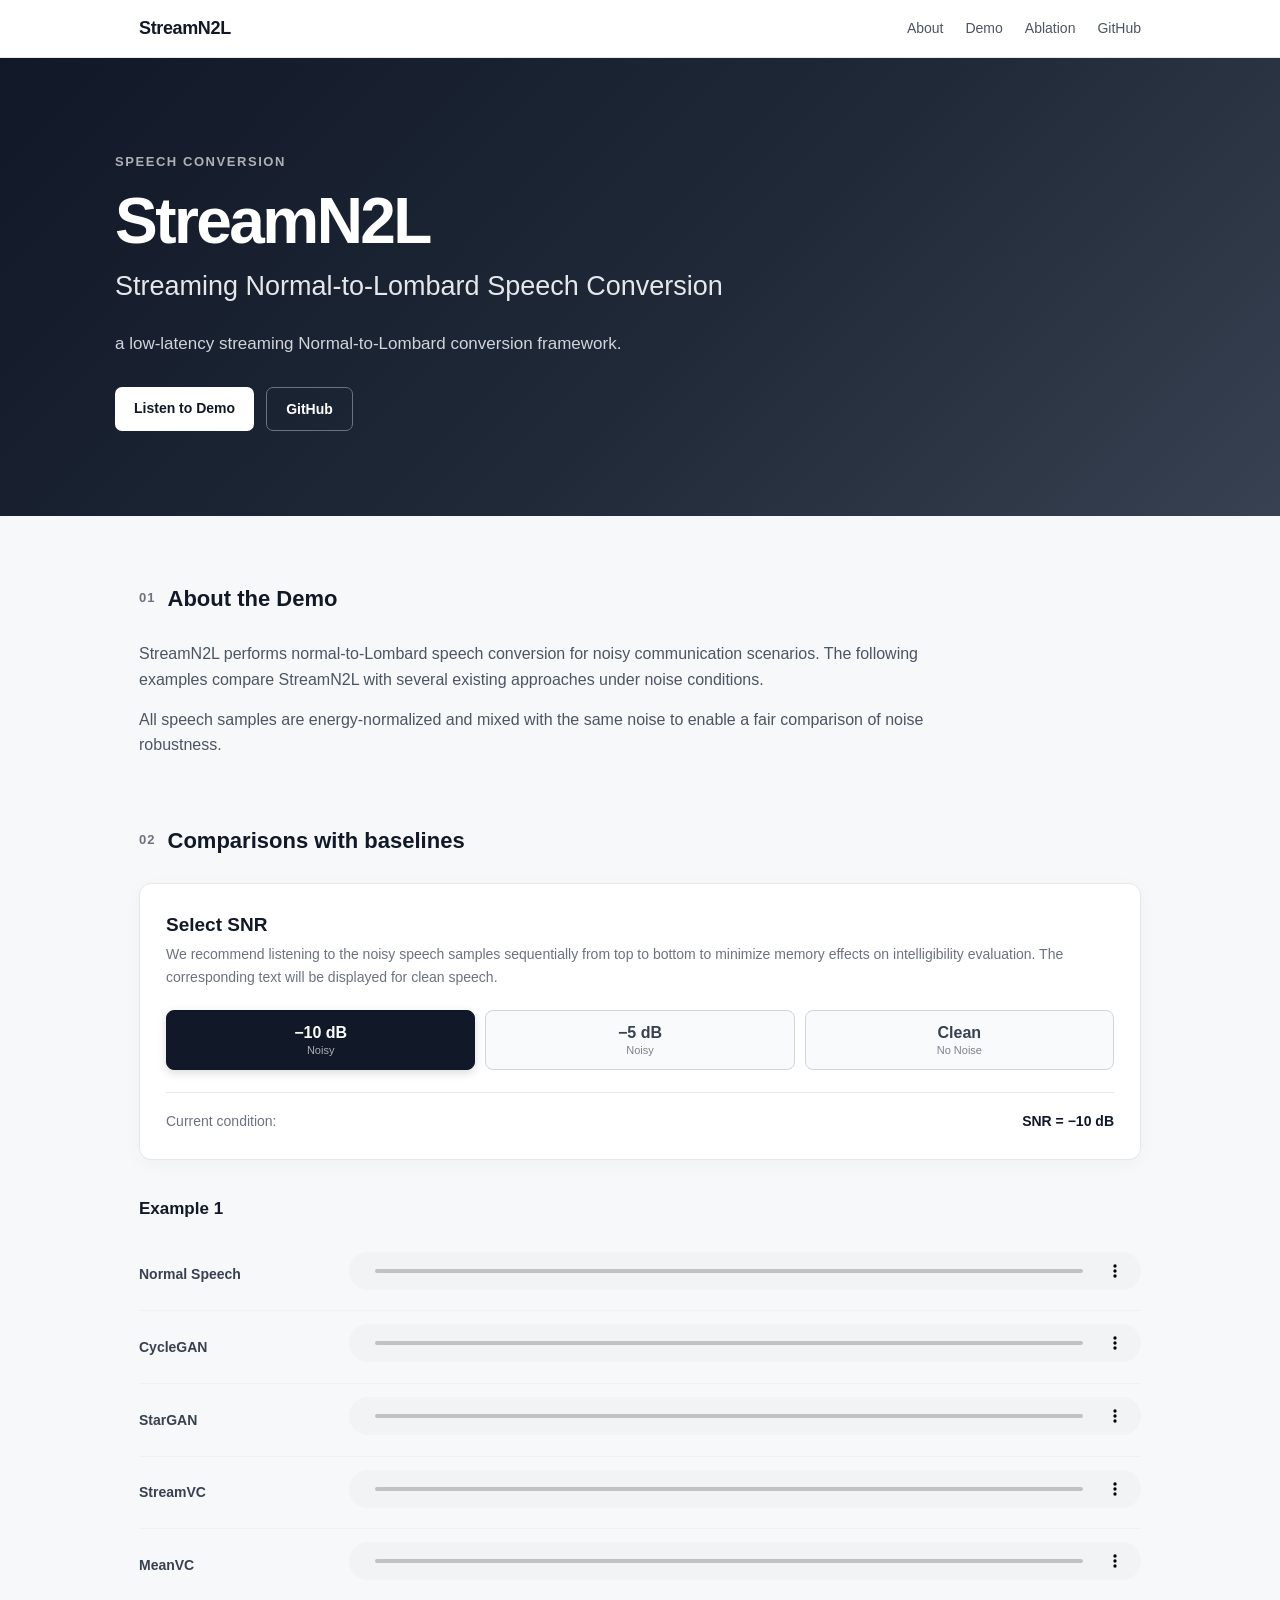
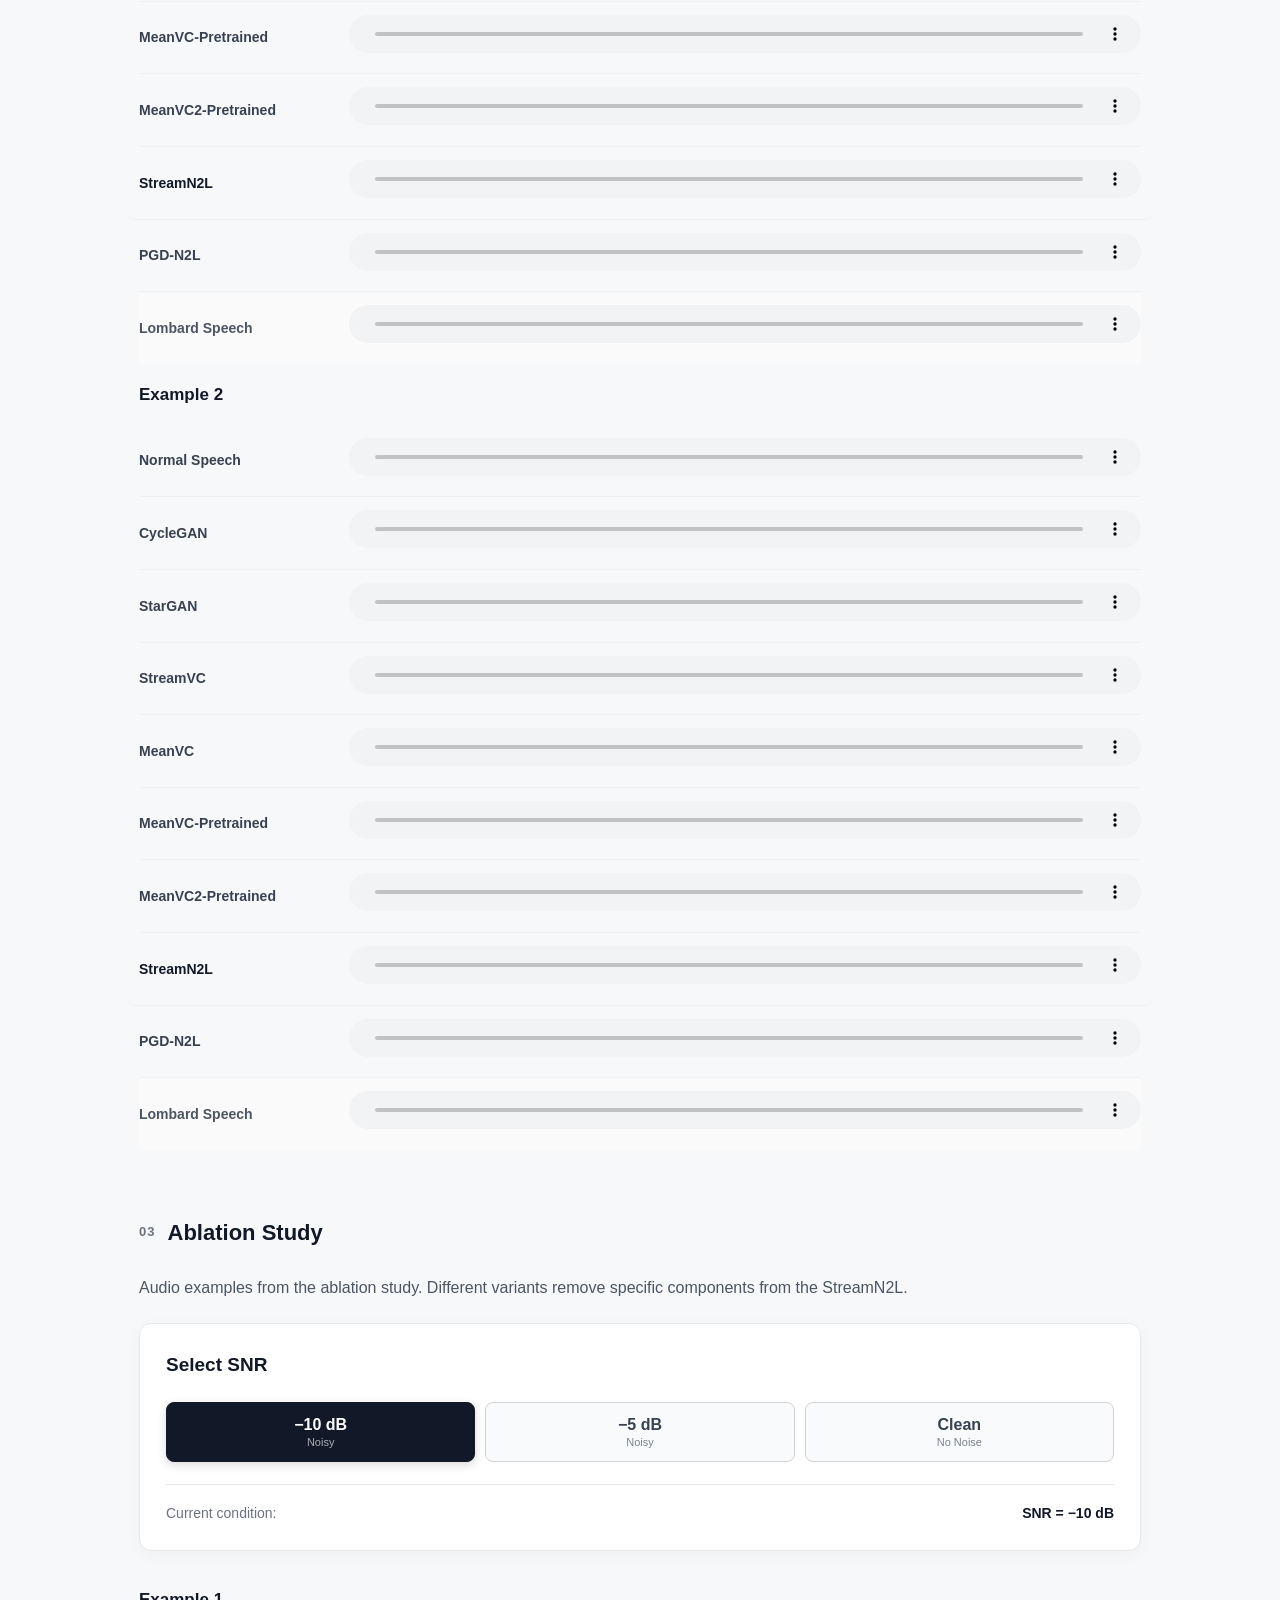
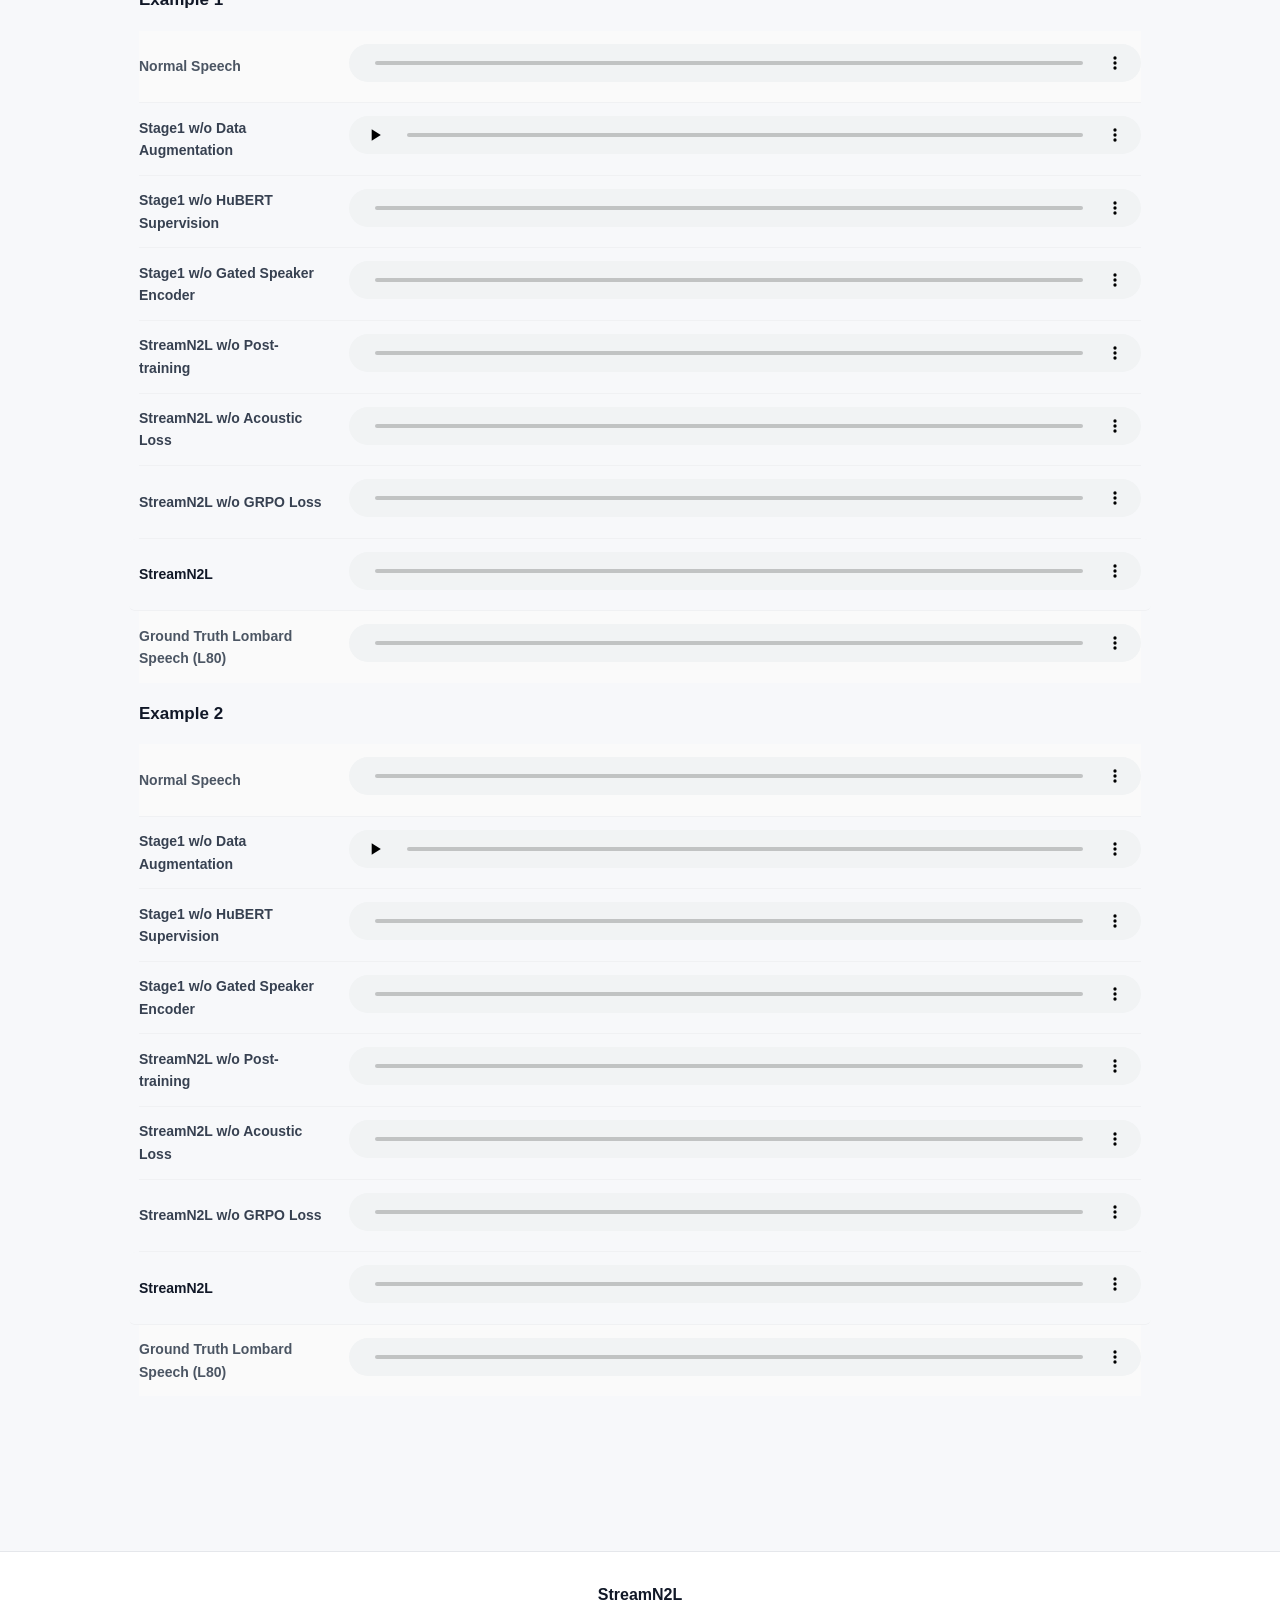
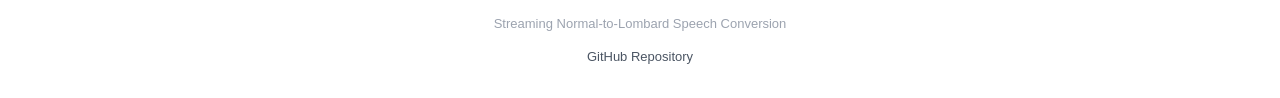
==== commit a56ee0b6: "page" ====
--- a/demo/index.html
+++ b/demo/index.html
@@ -1,388 +1,355 @@
-<!DOCTYPE html>
-<html lang="en">
-
-<head>
-    <meta charset="UTF-8">
-
-    <meta
-        name="viewport"
-        content="width=device-width, initial-scale=1.0"
-    >
-
-    <meta
-        name="description"
-        content="StreamN2L: Streaming Normal-to-Lombard Speech Conversion"
-    >
-
-    <title>StreamN2L</title>
-
-    <link
-        rel="stylesheet"
-        href="style.css"
-    >
-</head>
-
-<body>
-
-    <!-- =====================================================
-         Navigation
-    ====================================================== -->
-
-    <nav class="navbar">
-
-        <div class="nav-container">
-
-            <div class="nav-logo">
-                StreamN2L
-            </div>
-
-            <div class="nav-links">
-
-                <a href="#about">
-                    About
-                </a>
-
-                <a href="#demo">
-                    Demo
-                </a>
-
-                <a href="#ablation">
-                    Ablation
-                </a>
-
-                <a
-                    href="https://github.com/whitechy/StreamN2L"
-                    target="_blank"
-                    rel="noopener noreferrer"
-                >
-                    GitHub
-                </a>
-
-            </div>
-
-        </div>
-
-    </nav>
-
-
-    <!-- =====================================================
-         Hero
-    ====================================================== -->
-
-    <header class="hero">
-
-        <div class="hero-content">
-
-            <div class="hero-badge">
-                Speech Conversion
-            </div>
-
-            <h1>
-                StreamN2L
-            </h1>
-
-            <h2>
-                Streaming Normal-to-Lombard Speech Conversion
-            </h2>
-
-            <p class="hero-description">
-                 a low-latency streaming Normal-to-Lombard conversion framework.
-            </p>
-
-            <div class="hero-buttons">
-
-                <a
-                    href="#demo"
-                    class="button button-primary"
-                >
-                    Listen to Demo
-                </a>
-
-                <a
-                    href="https://github.com/whitechy/StreamN2L"
-                    target="_blank"
-                    rel="noopener noreferrer"
-                    class="button button-secondary"
-                >
-                    GitHub
-                </a>
-
-            </div>
-
-        </div>
-
-    </header>
-
-
-    <!-- =====================================================
-         Main
-    ====================================================== -->
-
-    <main class="container">
-
-
-        <!-- =================================================
-             About
-        ================================================== -->
-
-        <section
-            class="section"
-            id="about"
-        >
-
-            <div class="section-title">
-
-                <span>
-                    01
-                </span>
-
-                About the Demo
-
-            </div>
-
-            <div class="about-content">
-
-                <p>
-                    StreamN2L performs normal-to-Lombard speech
-                    conversion for noisy communication scenarios.
-                    The following examples compare StreamN2L with
-                    several existing approaches under noise conditions.
-                </p>
-
-                <p>
-                    All speech examples are presented with the same
-                    audio interface to facilitate direct listening
-                    comparison.
-                </p>
-
-            </div>
-
-        </section>
-
-
-        <!-- =================================================
-             Main Demo
-        ================================================== -->
-
-        <section
-            class="section"
-            id="demo"
-        >
-
-            <div class="section-title">
-
-                <span>
-                    02
-                </span>
-
-                Comparisons with baselines
-            </div>
-
-
-            <div class="noise-panel">
-
-                <div class="noise-description">
-
-                    <div class="noise-heading">
-                        Select SNR
-                    </div>
-
-                    <div class="noise-subheading">
-We recommend listening to the noisy speech samples sequentially from top to bottom to minimize memory effects on intelligibility evaluation.
-The corresponding text will be displayed for clean speech.
-                    </div>
-
-                </div>
-
-
-                <div class="snr-selector">
-
-                    <button
-                        class="snr-button active"
-                        data-snr="-10"
-                    >
-
-                        <span class="snr-value">
-                            −10 dB
-                        </span>
-
-                        <span class="snr-label">
-                            Noisy
-                        </span>
-
-                    </button>
-
-
-                    <button
-                        class="snr-button"
-                        data-snr="clean"
-                    >
-
-                        <span class="snr-value">
-                            Clean
-                        </span>
-
-                        <span class="snr-label">
-                            No Noise
-                        </span>
-
-                    </button>
-
-                </div>
-
-
-                <div class="current-condition">
-
-                    <span>
-                        Current condition:
-                    </span>
-
-                    <strong id="current-snr">
-                        SNR = −10 dB
-                    </strong>
-
-                </div>
-
-            </div>
-
-
-            <div id="examples-container"></div>
-
-        </section>
-
-
-        <!-- =================================================
-             Ablation Study
-        ================================================== -->
-
-        <section
-            class="section"
-            id="ablation"
-        >
-
-            <div class="section-title">
-
-                <span>
-                    03
-                </span>
-
-                Ablation Study
-
-            </div>
-
-
-            <p class="ablation-intro">
-
-                Audio examples from the ablation study.
-                Different variants remove specific components
-                from the StreamN2L.
-
-            </p>
-
-
-            <div class="ablation-noise-panel">
-
-                <div class="noise-description">
-
-                    <div class="noise-heading">
-                        Select SNR
-                    </div>
-
-                    <div class="noise-subheading">
-                    </div>
-
-                </div>
-
-
-                <div class="snr-selector">
-
-                    <button
-                        class="snr-button active"
-                        data-ablation-snr="-10"
-                    >
-
-                        <span class="snr-value">
-                            −10 dB
-                        </span>
-
-                        <span class="snr-label">
-                            Noisy
-                        </span>
-
-                    </button>
-
-
-                    <button
-                        class="snr-button"
-                        data-ablation-snr="clean"
-                    >
-
-                        <span class="snr-value">
-                            Clean
-                        </span>
-
-                        <span class="snr-label">
-                            No Noise
-                        </span>
-
-                    </button>
-
-                </div>
-
-
-                <div class="current-condition">
-
-                    <span>
-                        Current condition:
-                    </span>
-
-                    <strong id="current-ablation-snr">
-                        SNR = −10 dB
-                    </strong>
-
-                </div>
-
-            </div>
-
-
-            <div id="ablation-container"></div>
-
-        </section>
-
-    </main>
-
-
-    <!-- =====================================================
-         Footer
-    ====================================================== -->
-
-    <footer class="footer">
-
-        <div class="footer-content">
-
-            <div class="footer-title">
-                StreamN2L
-            </div>
-
-            <div class="footer-text">
-                Streaming Normal-to-Lombard Speech Conversion
-            </div>
-
-            <a
-                href="https://github.com/whitechy/StreamN2L"
-                target="_blank"
-                rel="noopener noreferrer"
-            >
-                GitHub Repository
-            </a>
-
-        </div>
-
-    </footer>
-
-
-    <script src="script.js"></script>
-
-</body>
-
-</html>
+<!DOCTYPE html>
+<html lang="en">
+
+<head>
+    <meta charset="UTF-8">
+
+    <meta
+        name="viewport"
+        content="width=device-width, initial-scale=1.0"
+    >
+
+    <meta
+        name="description"
+        content="StreamN2L: Streaming Normal-to-Lombard Speech Conversion"
+    >
+
+    <title>StreamN2L</title>
+
+    <link
+        rel="stylesheet"
+        href="style.css"
+    >
+</head>
+
+<body>
+
+    <!-- =====================================================
+         Navigation
+    ====================================================== -->
+
+    <nav class="navbar">
+
+        <div class="nav-container">
+
+            <div class="nav-logo">
+                StreamN2L
+            </div>
+
+            <div class="nav-links">
+
+                <a href="#about">
+                    About
+                </a>
+
+                <a href="#demo">
+                    Demo
+                </a>
+
+                <a href="#ablation">
+                    Ablation
+                </a>
+
+                <a
+                    href="https://github.com/whitechy/StreamN2L"
+                    target="_blank"
+                    rel="noopener noreferrer"
+                >
+                    GitHub
+                </a>
+
+            </div>
+
+        </div>
+
+    </nav>
+
+
+    <!-- =====================================================
+         Hero
+    ====================================================== -->
+
+    <header class="hero">
+
+        <div class="hero-content">
+
+            <div class="hero-badge">
+                Speech Conversion
+            </div>
+
+            <h1>
+                StreamN2L
+            </h1>
+
+            <h2>
+                Streaming Normal-to-Lombard Speech Conversion
+            </h2>
+
+            <p class="hero-description">
+                 a low-latency streaming Normal-to-Lombard conversion framework.
+            </p>
+
+            <div class="hero-buttons">
+
+                <a
+                    href="#demo"
+                    class="button button-primary"
+                >
+                    Listen to Demo
+                </a>
+
+                <a
+                    href="https://github.com/whitechy/StreamN2L"
+                    target="_blank"
+                    rel="noopener noreferrer"
+                    class="button button-secondary"
+                >
+                    GitHub
+                </a>
+
+            </div>
+
+        </div>
+
+    </header>
+
+
+    <!-- =====================================================
+         Main
+    ====================================================== -->
+
+    <main class="container">
+
+
+        <!-- =================================================
+             About
+        ================================================== -->
+
+        <section
+            class="section"
+            id="about"
+        >
+
+            <div class="section-title">
+
+                <span>
+                    01
+                </span>
+
+                About the Demo
+
+            </div>
+
+            <div class="about-content">
+
+                <p>
+                    StreamN2L performs normal-to-Lombard speech
+                    conversion for noisy communication scenarios.
+                    The following examples compare StreamN2L with
+                    several existing approaches under noise conditions.
+                </p>
+
+                <p>
+                    All speech samples are energy-normalized and mixed with the same
+                    noise to enable a fair comparison of noise robustness.
+                </p>
+
+            </div>
+
+        </section>
+
+
+        <!-- =================================================
+             Main Demo
+        ================================================== -->
+
+        <section
+            class="section"
+            id="demo"
+        >
+
+            <div class="section-title">
+
+                <span>
+                    02
+                </span>
+
+                Comparisons with baselines
+            </div>
+
+
+            <div class="noise-panel">
+
+                <div class="noise-description">
+
+                    <div class="noise-heading">
+                        Select SNR
+                    </div>
+
+                    <div class="noise-subheading">
+We recommend listening to the noisy speech samples sequentially from top to bottom to minimize memory effects on intelligibility evaluation.
+The corresponding text will be displayed for clean speech.
+                    </div>
+
+                </div>
+
+
+                <div class="snr-selector">
+
+                    <button class="snr-button active" data-snr="-10">
+                        <span class="snr-value">−10 dB</span>
+                        <span class="snr-label">Noisy</span>
+                    </button>
+
+                    <button class="snr-button" data-snr="-5">
+                        <span class="snr-value">−5 dB</span>
+                        <span class="snr-label">Noisy</span>
+                    </button>
+
+                    <button class="snr-button" data-snr="clean">
+                        <span class="snr-value">Clean</span>
+                        <span class="snr-label">No Noise</span>
+                    </button>
+
+                </div>
+
+
+                <div class="current-condition">
+
+                    <span>
+                        Current condition:
+                    </span>
+
+                    <strong id="current-snr">
+                        SNR = −10 dB
+                    </strong>
+
+                </div>
+
+            </div>
+
+
+            <div id="examples-container"></div>
+
+        </section>
+
+
+        <!-- =================================================
+             Ablation Study
+        ================================================== -->
+
+        <section
+            class="section"
+            id="ablation"
+        >
+
+            <div class="section-title">
+
+                <span>
+                    03
+                </span>
+
+                Ablation Study
+
+            </div>
+
+
+            <p class="ablation-intro">
+
+                Audio examples from the ablation study.
+                Different variants remove specific components
+                from the StreamN2L.
+
+            </p>
+
+
+            <div class="ablation-noise-panel">
+
+                <div class="noise-description">
+
+                    <div class="noise-heading">
+                        Select SNR
+                    </div>
+
+                    <div class="noise-subheading">
+                    </div>
+
+                </div>
+
+
+                <div class="snr-selector">
+
+                    <button class="snr-button active" data-ablation-snr="-10">
+                        <span class="snr-value">−10 dB</span>
+                        <span class="snr-label">Noisy</span>
+                    </button>
+
+                    <button class="snr-button" data-ablation-snr="-5">
+                        <span class="snr-value">−5 dB</span>
+                        <span class="snr-label">Noisy</span>
+                    </button>
+
+                    <button class="snr-button" data-ablation-snr="clean">
+                        <span class="snr-value">Clean</span>
+                        <span class="snr-label">No Noise</span>
+                    </button>
+
+                </div>
+
+
+                <div class="current-condition">
+
+                    <span>
+                        Current condition:
+                    </span>
+
+                    <strong id="current-ablation-snr">
+                        SNR = −10 dB
+                    </strong>
+
+                </div>
+
+            </div>
+
+
+            <div id="ablation-container"></div>
+
+        </section>
+
+    </main>
+
+
+    <!-- =====================================================
+         Footer
+    ====================================================== -->
+
+    <footer class="footer">
+
+        <div class="footer-content">
+
+            <div class="footer-title">
+                StreamN2L
+            </div>
+
+            <div class="footer-text">
+                Streaming Normal-to-Lombard Speech Conversion
+            </div>
+
+            <a
+                href="https://github.com/whitechy/StreamN2L"
+                target="_blank"
+                rel="noopener noreferrer"
+            >
+                GitHub Repository
+            </a>
+
+        </div>
+
+    </footer>
+
+
+    <script src="script.js"></script>
+
+</body>
+
+</html>
--- a/demo/style.css
+++ b/demo/style.css
@@ -377,8 +377,463 @@
     text-decoration: underline;
 }
 
-/* ============================================================
-   Transcript (上一轮说的中英文文本)
+
+/* ============================================================
+   Noise panel
+============================================================ */
+
+.noise-panel {
+
+    background: white;
+
+    border:
+        1px solid #e5e7eb;
+
+    border-radius: 12px;
+
+    padding: 26px;
+
+    margin-bottom: 35px;
+
+    box-shadow:
+        0 4px 18px
+        rgba(0, 0, 0, 0.035);
+}
+
+
+.noise-heading {
+    font-size: 19px;
+
+    font-weight: 700;
+
+    color: #111827;
+}
+
+
+.noise-subheading {
+    font-size: 14px;
+
+    color: #6b7280;
+
+    margin-top: 3px;
+}
+
+
+.snr-selector {
+
+    display: grid;
+
+    grid-template-columns:
+        repeat(3, 1fr);
+
+    gap: 10px;
+
+    margin-top: 22px;
+}
+
+
+.snr-button {
+
+    border:
+        1px solid #d1d5db;
+
+    background: #f9fafb;
+
+    border-radius: 8px;
+
+    padding:
+        13px 8px;
+
+    cursor: pointer;
+
+    transition:
+        all 0.15s ease;
+
+    color: #374151;
+}
+
+
+.snr-button:hover {
+
+    border-color: #9ca3af;
+
+    background: #f3f4f6;
+}
+
+
+.snr-button.active {
+
+    background: #111827;
+
+    border-color: #111827;
+
+    color: white;
+
+    box-shadow:
+        0 3px 10px
+        rgba(0, 0, 0, 0.15);
+}
+
+
+.snr-value {
+
+    display: block;
+
+    font-size: 16px;
+
+    font-weight: 700;
+}
+
+
+.snr-label {
+
+    display: block;
+
+    margin-top: 2px;
+
+    font-size: 11px;
+
+    opacity: 0.65;
+}
+
+
+.current-condition {
+
+    display: flex;
+
+    justify-content: space-between;
+
+    align-items: center;
+
+    margin-top: 22px;
+
+    padding-top: 17px;
+
+    border-top:
+        1px solid #e5e7eb;
+
+    font-size: 14px;
+
+    color: #6b7280;
+}
+
+
+.current-condition strong {
+
+    color: #111827;
+
+    font-weight: 700;
+}
+
+
+/* ============================================================
+   Example card
+============================================================ */
+
+.example-card {
+
+    background: white;
+
+    border:
+        1px solid #e5e7eb;
+
+    border-radius: 12px;
+
+    margin-bottom: 25px;
+
+    overflow: hidden;
+
+    box-shadow:
+        0 3px 14px
+        rgba(0, 0, 0, 0.025);
+}
+
+
+.example-header {
+
+    display: flex;
+
+    justify-content: space-between;
+
+    align-items: center;
+
+    padding:
+        19px 24px;
+
+    border-bottom:
+        1px solid #e5e7eb;
+
+    background: #fafafa;
+}
+
+
+.example-title {
+
+    font-size: 17px;
+
+    font-weight: 700;
+
+    color: #111827;
+}
+
+
+.example-number {
+
+    letter-spacing: -0.01em;
+}
+
+
+.example-condition {
+
+    font-size: 13px;
+
+    font-weight: 600;
+
+    color: #6b7280;
+}
+
+
+/* ============================================================
+   Audio list
+============================================================ */
+
+.audio-list {
+
+    padding:
+        8px 24px
+        15px;
+}
+
+
+.audio-item {
+
+    display: grid;
+
+    grid-template-columns:
+        190px 1fr;
+
+    gap: 20px;
+
+    align-items: center;
+
+    padding:
+        13px 0;
+
+    border-bottom:
+        1px solid #f0f1f3;
+}
+
+
+.audio-item:last-child {
+    border-bottom: none;
+}
+
+
+.audio-info {
+    min-width: 0;
+}
+
+
+.audio-name {
+
+    font-size: 14px;
+
+    font-weight: 600;
+
+    color: #374151;
+}
+
+
+.audio-category {
+
+    margin-top: 2px;
+
+    font-size: 11px;
+
+    text-transform: uppercase;
+
+    letter-spacing: 0.06em;
+
+    color: #9ca3af;
+}
+
+
+/* ------------------------------------------------------------
+   Ours
+------------------------------------------------------------ */
+
+.audio-item.ours {
+
+    margin-left: -10px;
+    margin-right: -10px;
+
+    padding-left: 10px;
+    padding-right: 10px;
+
+    border-radius: 6px;
+
+    background: #f7f8fa;
+}
+
+
+.audio-item.ours .audio-name {
+
+    color: #111827;
+
+    font-weight: 750;
+}
+
+
+/* ------------------------------------------------------------
+   Reference
+------------------------------------------------------------ */
+
+.audio-item.reference .audio-name {
+
+    color: #4b5563;
+}
+
+
+/* ------------------------------------------------------------
+   Audio control
+------------------------------------------------------------ */
+
+audio {
+
+    width: 100%;
+
+    height: 38px;
+}
+
+
+/* ============================================================
+   Missing audio
+============================================================ */
+
+.audio-missing {
+
+    display: none;
+}
+
+
+/* ============================================================
+   Footer
+============================================================ */
+
+footer {
+
+    border-top:
+        1px solid #e5e7eb;
+
+    padding:
+        30px 24px;
+
+    text-align: center;
+
+    font-size: 13px;
+
+    color: #9ca3af;
+
+    background: white;
+}
+
+
+footer strong {
+
+    color: #6b7280;
+}
+
+
+/* ============================================================
+   Responsive
+============================================================ */
+
+@media (
+    max-width: 800px
+) {
+
+    .hero {
+        padding:
+            65px 20px;
+    }
+
+
+    .hero h1 {
+        font-size: 48px;
+    }
+
+
+    .hero h2 {
+        font-size: 22px;
+    }
+
+
+    .snr-selector {
+
+        grid-template-columns:
+            repeat(3, 1fr);
+    }
+
+
+    .audio-item {
+
+        grid-template-columns:
+            1fr;
+
+        gap: 8px;
+    }
+
+}
+
+
+@media (
+    max-width: 500px
+) {
+
+    main {
+        padding:
+            45px 16px
+            60px;
+    }
+
+
+    .hero {
+        padding:
+            55px 18px;
+    }
+
+
+    .hero h1 {
+        font-size: 42px;
+    }
+
+
+    .snr-selector {
+
+        grid-template-columns:
+            repeat(2, 1fr);
+    }
+
+
+    .example-header {
+
+        align-items: flex-start;
+
+        flex-direction: column;
+
+        gap: 5px;
+    }
+
+
+    .audio-list {
+
+        padding-left: 16px;
+        padding-right: 16px;
+    }
+
+}
+/* ============================================================
+   Transcript
 ============================================================ */
 
 .example-transcript {
@@ -388,490 +843,27 @@
 }
 
 .transcript-chinese {
-    font-size: 15px;
-    font-weight: 600;
-    color: #111827;
-    margin-bottom: 6px;
-}
-
-.transcript-english {
     font-size: 13px;
     color: #6b7280;
     line-height: 1.5;
 }
-/* ============================================================
-   Noise panel
-============================================================ */
-
-.noise-panel {
-
-    background: white;
-
-    border:
-        1px solid #e5e7eb;
-
-    border-radius: 12px;
-
-    padding: 26px;
-
-    margin-bottom: 35px;
-
-    box-shadow:
-        0 4px 18px
-        rgba(0, 0, 0, 0.035);
-}
-
-
-.noise-heading {
-    font-size: 19px;
-
-    font-weight: 700;
-
-    color: #111827;
-}
-
-
-.noise-subheading {
-    font-size: 14px;
-
-    color: #6b7280;
-
-    margin-top: 3px;
-}
-
-
-.snr-selector {
-
-    display: grid;
-
-    grid-template-columns:
-        repeat(6, 1fr);
-
-    gap: 10px;
-
-    margin-top: 22px;
-}
-
-
-.snr-button {
-
-    border:
-        1px solid #d1d5db;
-
-    background: #f9fafb;
-
-    border-radius: 8px;
-
-    padding:
-        13px 8px;
-
-    cursor: pointer;
-
-    transition:
-        all 0.15s ease;
-
-    color: #374151;
-}
-
-
-.snr-button:hover {
-
-    border-color: #9ca3af;
-
-    background: #f3f4f6;
-}
-
-
-.snr-button.active {
-
-    background: #111827;
-
-    border-color: #111827;
-
-    color: white;
-
-    box-shadow:
-        0 3px 10px
-        rgba(0, 0, 0, 0.15);
-}
-
-
-.snr-value {
-
-    display: block;
-
-    font-size: 16px;
-
-    font-weight: 700;
-}
-
-
-.snr-label {
-
-    display: block;
-
-    margin-top: 2px;
-
-    font-size: 11px;
-
-    opacity: 0.65;
-}
-
-
-.current-condition {
-
-    display: flex;
-
-    justify-content: space-between;
-
-    align-items: center;
-
-    margin-top: 22px;
-
-    padding-top: 17px;
-
-    border-top:
-        1px solid #e5e7eb;
-
-    font-size: 14px;
-
-    color: #6b7280;
-}
-
-
-.current-condition strong {
-
-    color: #111827;
-
-    font-weight: 700;
-}
-
-
-/* ============================================================
-   Example card
-============================================================ */
-
-.example-card {
-
-    background: white;
-
-    border:
-        1px solid #e5e7eb;
-
-    border-radius: 12px;
-
-    margin-bottom: 25px;
-
-    overflow: hidden;
-
-    box-shadow:
-        0 3px 14px
-        rgba(0, 0, 0, 0.025);
-}
-
-
-.example-header {
-
-    display: flex;
-
-    justify-content: space-between;
-
-    align-items: center;
-
-    padding:
-        19px 24px;
-
-    border-bottom:
-        1px solid #e5e7eb;
-
-    background: #fafafa;
-}
-
-
-.example-title {
-
-    font-size: 17px;
-
-    font-weight: 700;
-
-    color: #111827;
-}
-
-
-.example-number {
-
-    letter-spacing: -0.01em;
-}
-
-
-.example-condition {
-
-    font-size: 13px;
-
-    font-weight: 600;
-
-    color: #6b7280;
-}
-
-
-/* ============================================================
-   Audio list
-============================================================ */
-
-.audio-list {
-
-    padding:
-        8px 24px
-        15px;
-}
-
-
-.audio-item {
-
-    display: grid;
-
-    grid-template-columns:
-        190px 1fr;
-
-    gap: 20px;
-
-    align-items: center;
-
-    padding:
-        13px 0;
-
-    border-bottom:
-        1px solid #f0f1f3;
-}
-
-
-.audio-item:last-child {
-    border-bottom: none;
-}
-
-
-.audio-info {
-    min-width: 0;
-}
-
-
-.audio-name {
-
-    font-size: 14px;
-
-    font-weight: 600;
-
-    color: #374151;
-}
-
-
-.audio-category {
-
-    margin-top: 2px;
-
-    font-size: 11px;
-
-    text-transform: uppercase;
-
-    letter-spacing: 0.06em;
-
-    color: #9ca3af;
-}
-
-
-/* ------------------------------------------------------------
-   Ours
------------------------------------------------------------- */
-
-.audio-item.ours {
-
-    margin-left: -10px;
-    margin-right: -10px;
-
-    padding-left: 10px;
-    padding-right: 10px;
-
-    border-radius: 6px;
-
-    background: #f7f8fa;
-}
-
-
-.audio-item.ours .audio-name {
-
-    color: #111827;
-
-    font-weight: 750;
-}
-
-
-/* ------------------------------------------------------------
-   Reference
------------------------------------------------------------- */
-
-.audio-item.reference .audio-name {
-
-    color: #4b5563;
-}
-
-
-/* ------------------------------------------------------------
-   Audio control
------------------------------------------------------------- */
-
-audio {
-
-    width: 100%;
-
-    height: 38px;
-}
-
-
-/* ============================================================
-   Missing audio
-============================================================ */
-
-.audio-missing {
-
-    display: none;
-}
-
-
-/* ============================================================
-   Footer
-============================================================ */
-
-footer {
-
-    border-top:
-        1px solid #e5e7eb;
-
-    padding:
-        30px 24px;
-
-    text-align: center;
-
-    font-size: 13px;
-
-    color: #9ca3af;
-
-    background: white;
-}
-
-
-footer strong {
-
-    color: #6b7280;
-}
-
-
-/* ============================================================
-   Responsive
-============================================================ */
-
-@media (
-    max-width: 800px
-) {
-
-    .hero {
-        padding:
-            65px 20px;
-    }
-
-
-    .hero h1 {
-        font-size: 48px;
-    }
-
-
-    .hero h2 {
-        font-size: 22px;
-    }
-
-
-    .snr-selector {
-
-        grid-template-columns:
-            repeat(3, 1fr);
-    }
-
-
-    .audio-item {
-
-        grid-template-columns:
-            1fr;
-
-        gap: 8px;
-    }
-
-}
-
-
-@media (
-    max-width: 500px
-) {
-
-    main {
-        padding:
-            45px 16px
-            60px;
-    }
-
-
-    .hero {
-        padding:
-            55px 18px;
-    }
-
-
-    .hero h1 {
-        font-size: 42px;
-    }
-
-
-    .snr-selector {
-
-        grid-template-columns:
-            repeat(2, 1fr);
-    }
-
-
-    .example-header {
-
-        align-items: flex-start;
-
-        flex-direction: column;
-
-        gap: 5px;
-    }
-
-
-    .audio-list {
-
-        padding-left: 16px;
-        padding-right: 16px;
-    }
-
-}
-/* ============================================================
-   Transcript
-============================================================ */
-
-.example-transcript {
-    padding: 16px 24px 20px;
-    border-top: 1px solid #e5e7eb;
-    background: #fafafa;
-}
-
-.transcript-chinese {
+
+.transcript-english {
     font-size: 15px;
     font-weight: 600;
     color: #111827;
     margin-bottom: 6px;
-}
-
-.transcript-english {
-    font-size: 13px;
-    color: #6b7280;
-    line-height: 1.5;
-}+
+}
+
+/* ============================================================
+   Ablation references
+   ============================================================ */
+
+.audio-item.reference {
+    background: #fafafa;
+}
+
+.audio-item.reference .audio-name {
+    font-weight: 650;
+}
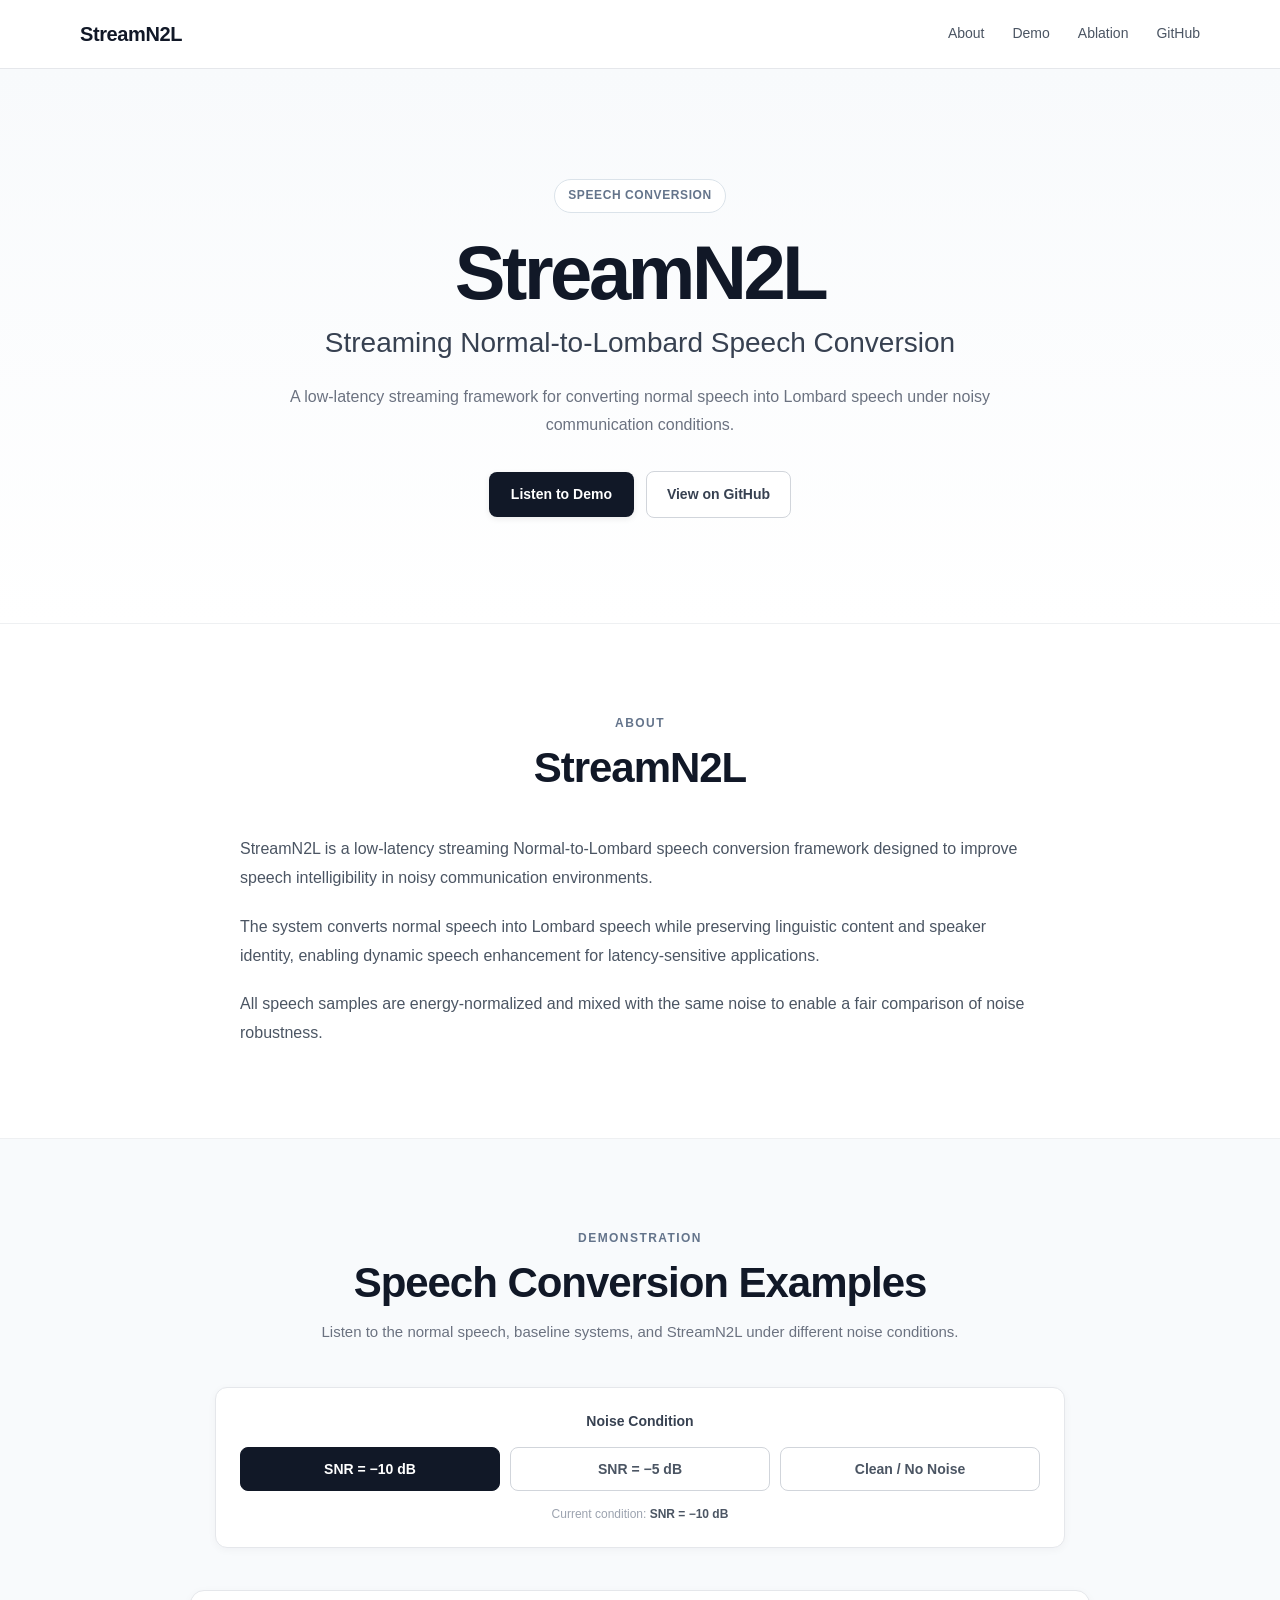
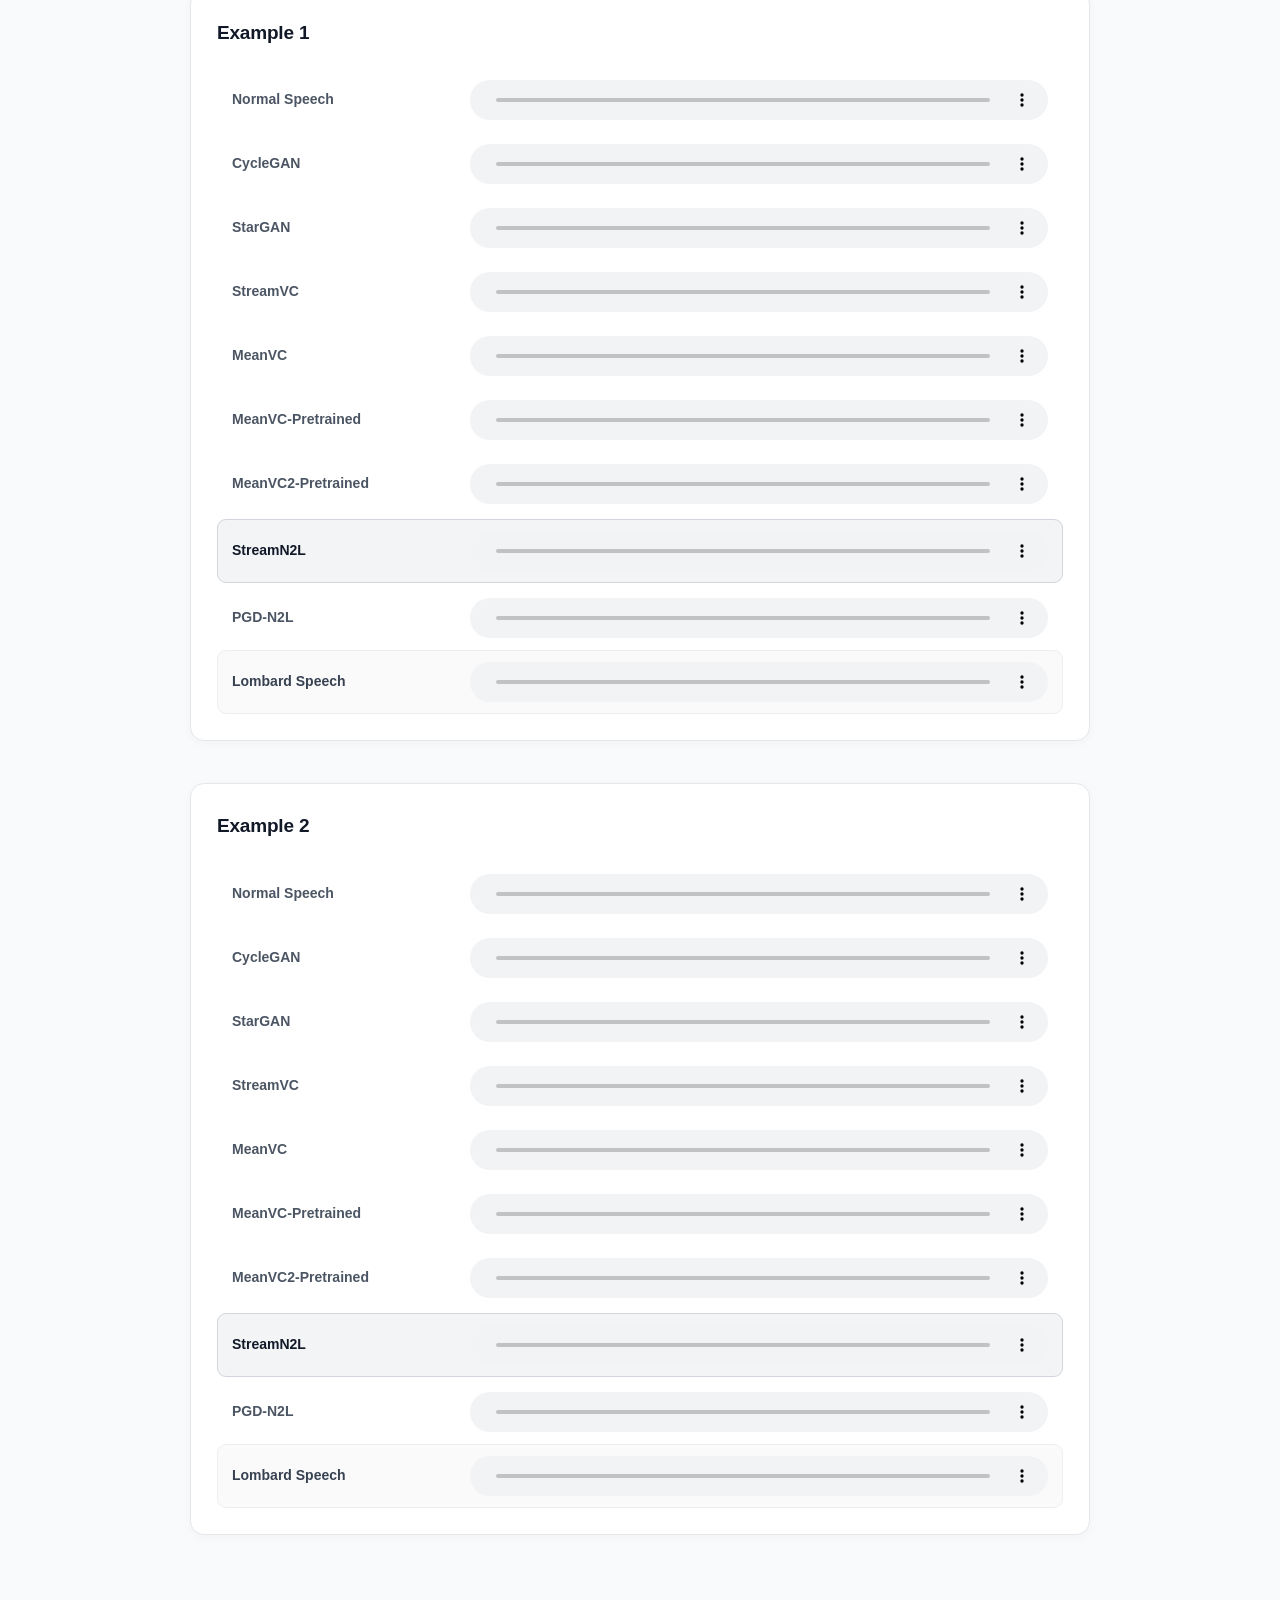
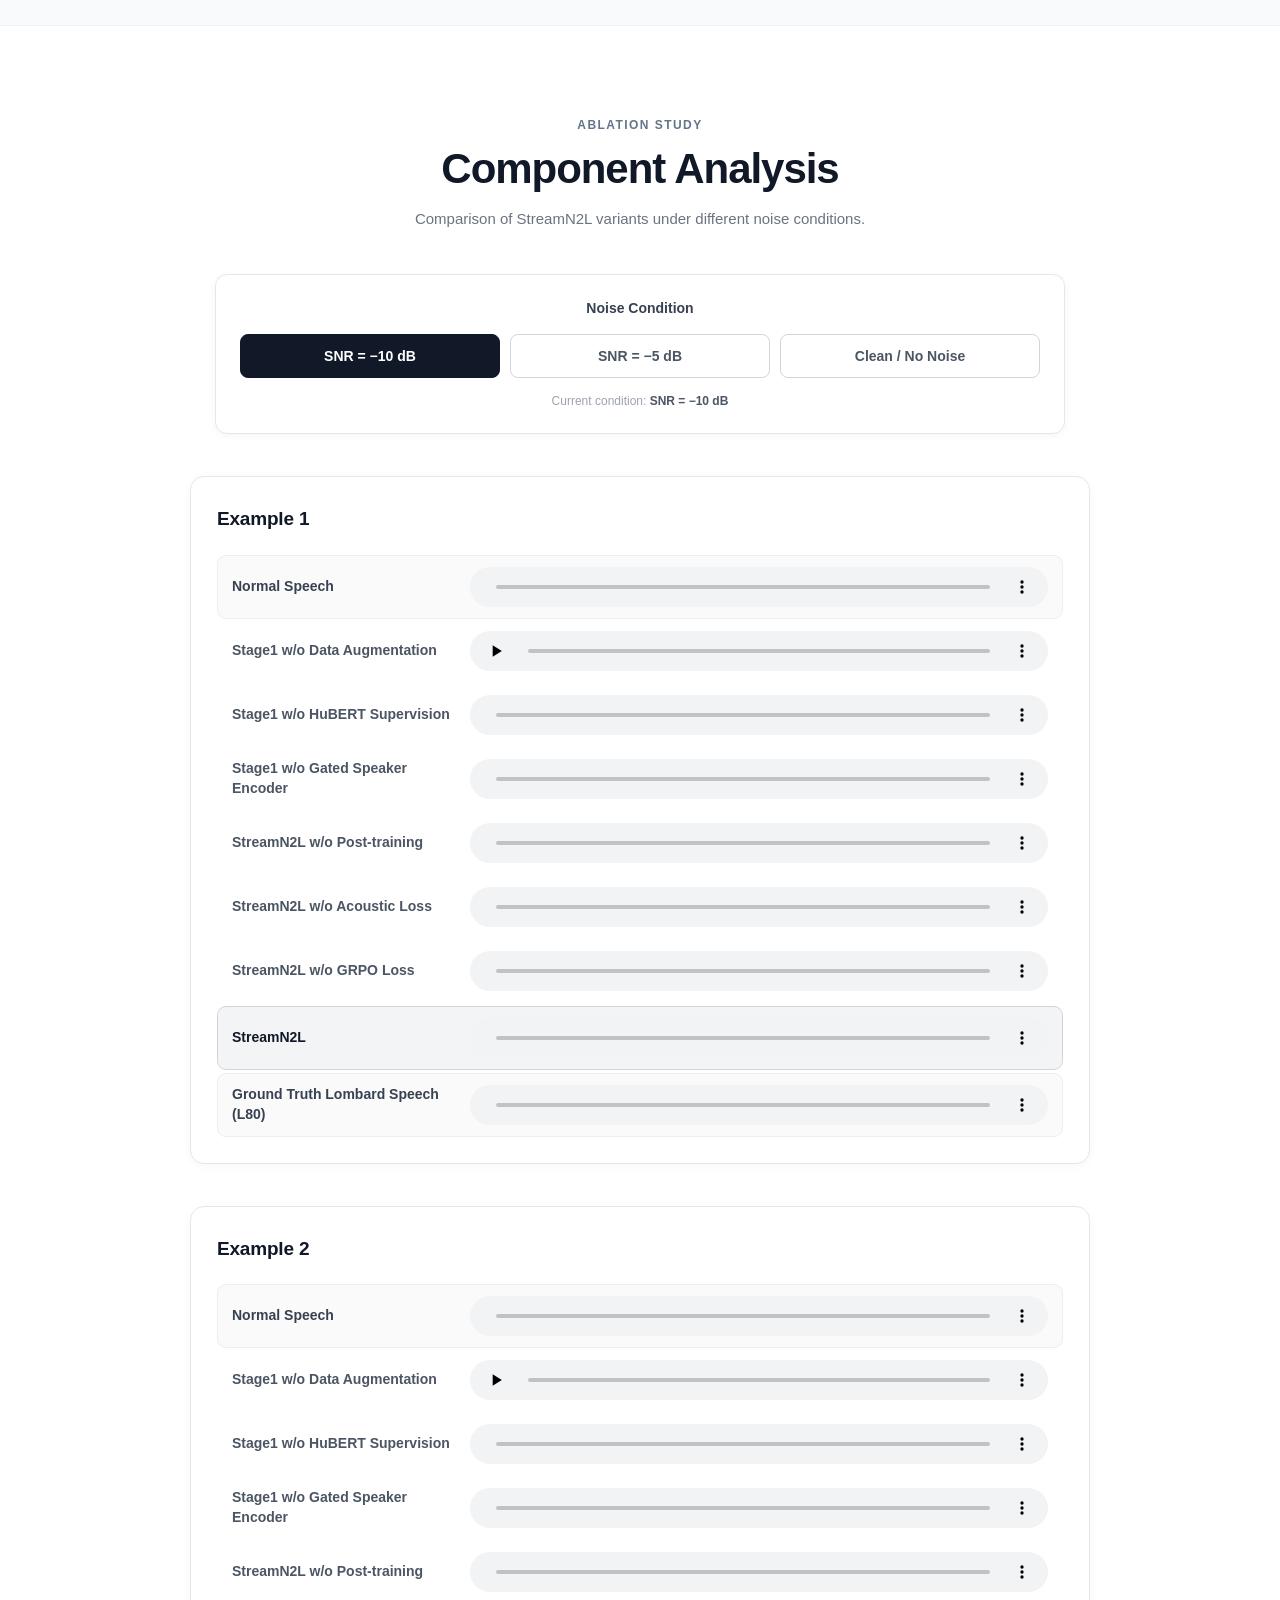
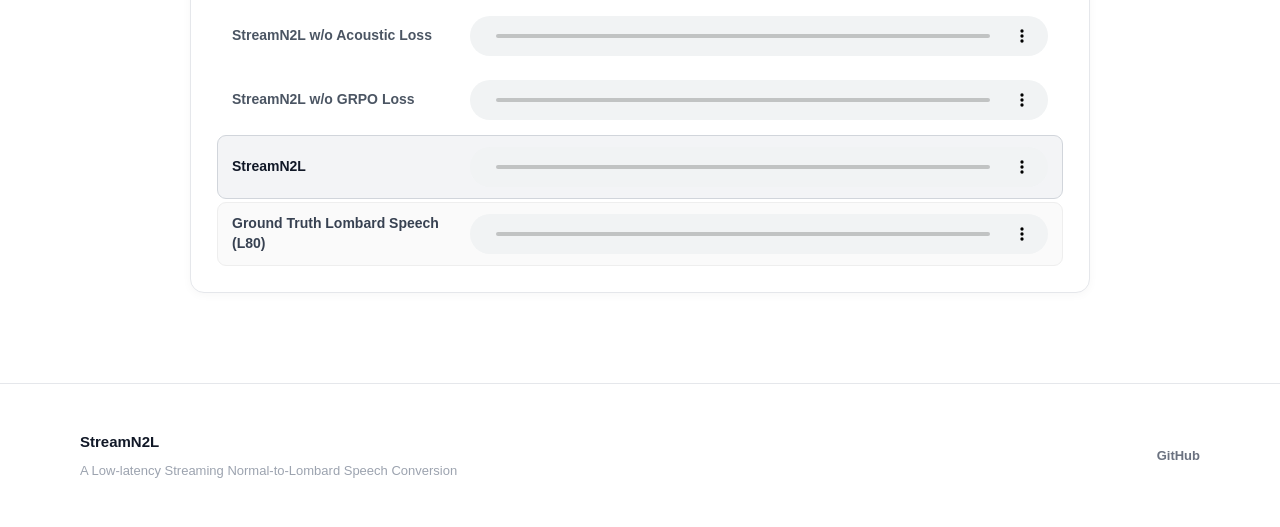
==== commit b0215bfe: "page" ====
--- a/demo/index.html
+++ b/demo/index.html
@@ -11,10 +11,10 @@
 
     <meta
         name="description"
-        content="StreamN2L: Streaming Normal-to-Lombard Speech Conversion"
+        content="StreamN2L: A Low-latency Streaming Normal-to-Lombard Speech Conversion"
     >
 
-    <title>StreamN2L</title>
+    <title>StreamN2L | Streaming Normal-to-Lombard Speech Conversion</title>
 
     <link
         rel="stylesheet"
@@ -22,19 +22,24 @@
     >
 </head>
 
+
 <body>
 
-    <!-- =====================================================
+    <!-- ======================================================
          Navigation
-    ====================================================== -->
+         ====================================================== -->
 
     <nav class="navbar">
 
         <div class="nav-container">
 
-            <div class="nav-logo">
+            <a
+                href="#top"
+                class="nav-logo"
+            >
                 StreamN2L
-            </div>
+            </a>
+
 
             <div class="nav-links">
 
@@ -51,7 +56,7 @@
                 </a>
 
                 <a
-                    href="https://github.com/whitechy/StreamN2L"
+                    href="https://github.com/WhiteChy/StreamN2L"
                     target="_blank"
                     rel="noopener noreferrer"
                 >
@@ -65,44 +70,355 @@
     </nav>
 
 
-    <!-- =====================================================
+    <!-- ======================================================
          Hero
-    ====================================================== -->
-
-    <header class="hero">
-
-        <div class="hero-content">
+         ====================================================== -->
+
+    <header
+        id="top"
+        class="hero"
+    >
+
+        <div class="container hero-content">
 
             <div class="hero-badge">
                 Speech Conversion
             </div>
+
 
             <h1>
                 StreamN2L
             </h1>
 
-            <h2>
+
+            <p class="hero-subtitle">
                 Streaming Normal-to-Lombard Speech Conversion
-            </h2>
+            </p>
+
 
             <p class="hero-description">
-                 a low-latency streaming Normal-to-Lombard conversion framework.
+                A low-latency streaming framework for converting
+                normal speech into Lombard speech under noisy
+                communication conditions.
             </p>
+
 
             <div class="hero-buttons">
 
                 <a
                     href="#demo"
-                    class="button button-primary"
+                    class="btn btn-primary"
                 >
                     Listen to Demo
                 </a>
 
+
                 <a
-                    href="https://github.com/whitechy/StreamN2L"
+                    href="https://github.com/WhiteChy/StreamN2L"
                     target="_blank"
                     rel="noopener noreferrer"
-                    class="button button-secondary"
+                    class="btn btn-secondary"
+                >
+                    View on GitHub
+                </a>
+
+            </div>
+
+        </div>
+
+    </header>
+
+
+    <!-- ======================================================
+         Main content
+         ====================================================== -->
+
+    <main>
+
+
+        <!-- ==================================================
+             About
+             ================================================== -->
+
+        <section
+            id="about"
+            class="section"
+        >
+
+            <div class="container">
+
+                <div class="section-header">
+
+                    <span class="section-label">
+                        About
+                    </span>
+
+                    <h2>
+                        StreamN2L
+                    </h2>
+
+                </div>
+
+
+                <div class="about-content">
+
+                    <p>
+                        StreamN2L is a low-latency streaming
+                        Normal-to-Lombard speech conversion
+                        framework designed to improve speech
+                        intelligibility in noisy communication
+                        environments.
+                    </p>
+
+
+                    <p>
+                        The system converts normal speech into
+                        Lombard speech while preserving linguistic
+                        content and speaker identity, enabling
+                        dynamic speech enhancement for
+                        latency-sensitive applications.
+                    </p>
+
+
+                    <p>
+                        All speech samples are energy-normalized
+                        and mixed with the same noise to enable a
+                        fair comparison of noise robustness.
+                    </p>
+
+                </div>
+
+            </div>
+
+        </section>
+
+
+        <!-- ==================================================
+             Main Demo
+             ================================================== -->
+
+        <section
+            id="demo"
+            class="section section-alt"
+        >
+
+            <div class="container">
+
+                <div class="section-header">
+
+                    <span class="section-label">
+                        Demonstration
+                    </span>
+
+                    <h2>
+                        Speech Conversion Examples
+                    </h2>
+
+                    <p>
+                        Listen to the normal speech, baseline
+                        systems, and StreamN2L under different
+                        noise conditions.
+                    </p>
+
+                </div>
+
+
+                <!-- ==========================================
+                     Main SNR selector
+                     ========================================== -->
+
+                <div class="snr-control">
+
+                    <div class="snr-title">
+                        Noise Condition
+                    </div>
+
+
+                    <div class="snr-selector">
+
+                        <button
+                            type="button"
+                            class="snr-btn active"
+                            data-snr="-10"
+                        >
+                            SNR = −10 dB
+                        </button>
+
+
+                        <button
+                            type="button"
+                            class="snr-btn"
+                            data-snr="-5"
+                        >
+                            SNR = −5 dB
+                        </button>
+
+
+                        <button
+                            type="button"
+                            class="snr-btn"
+                            data-snr="clean"
+                        >
+                            Clean / No Noise
+                        </button>
+
+                    </div>
+
+
+                    <div class="snr-current">
+                        Current condition:
+                        <span id="current-snr">
+                            SNR = −10 dB
+                        </span>
+                    </div>
+
+                </div>
+
+
+                <!-- ==========================================
+                     Main examples
+                     ========================================== -->
+
+                <div
+                    id="examples-container"
+                    class="examples-container"
+                >
+                    <!-- Generated by script.js -->
+                </div>
+
+            </div>
+
+        </section>
+
+
+        <!-- ==================================================
+             Ablation Study
+             ================================================== -->
+
+        <section
+            id="ablation"
+            class="section"
+        >
+
+            <div class="container">
+
+                <div class="section-header">
+
+                    <span class="section-label">
+                        Ablation Study
+                    </span>
+
+                    <h2>
+                        Component Analysis
+                    </h2>
+
+                    <p>
+                        Comparison of StreamN2L variants under
+                        different noise conditions.
+                    </p>
+
+                </div>
+
+
+                <!-- ==========================================
+                     Ablation SNR selector
+                     ========================================== -->
+
+                <div class="snr-control">
+
+                    <div class="snr-title">
+                        Noise Condition
+                    </div>
+
+
+                    <div class="snr-selector">
+
+                        <button
+                            type="button"
+                            class="snr-btn active"
+                            data-ablation-snr="-10"
+                        >
+                            SNR = −10 dB
+                        </button>
+
+
+                        <button
+                            type="button"
+                            class="snr-btn"
+                            data-ablation-snr="-5"
+                        >
+                            SNR = −5 dB
+                        </button>
+
+
+                        <button
+                            type="button"
+                            class="snr-btn"
+                            data-ablation-snr="clean"
+                        >
+                            Clean / No Noise
+                        </button>
+
+                    </div>
+
+
+                    <div class="snr-current">
+                        Current condition:
+                        <span id="current-ablation-snr">
+                            SNR = −10 dB
+                        </span>
+                    </div>
+
+                </div>
+
+
+                <!-- ==========================================
+                     Ablation examples
+                     ========================================== -->
+
+                <div
+                    id="ablation-container"
+                    class="examples-container"
+                >
+                    <!-- Generated by script.js -->
+                </div>
+
+            </div>
+
+        </section>
+
+
+    </main>
+
+
+    <!-- ======================================================
+         Footer
+         ====================================================== -->
+
+    <footer class="footer">
+
+        <div class="container footer-content">
+
+            <div>
+
+                <strong>
+                    StreamN2L
+                </strong>
+
+                <p>
+                    A Low-latency Streaming
+                    Normal-to-Lombard Speech Conversion
+                </p>
+
+            </div>
+
+
+            <div class="footer-links">
+
+                <a
+                    href="https://github.com/WhiteChy/StreamN2L"
+                    target="_blank"
+                    rel="noopener noreferrer"
                 >
                     GitHub
                 </a>
@@ -111,245 +427,15 @@
 
         </div>
 
-    </header>
-
-
-    <!-- =====================================================
-         Main
-    ====================================================== -->
-
-    <main class="container">
-
-
-        <!-- =================================================
-             About
-        ================================================== -->
-
-        <section
-            class="section"
-            id="about"
-        >
-
-            <div class="section-title">
-
-                <span>
-                    01
-                </span>
-
-                About the Demo
-
-            </div>
-
-            <div class="about-content">
-
-                <p>
-                    StreamN2L performs normal-to-Lombard speech
-                    conversion for noisy communication scenarios.
-                    The following examples compare StreamN2L with
-                    several existing approaches under noise conditions.
-                </p>
-
-                <p>
-                    All speech samples are energy-normalized and mixed with the same
-                    noise to enable a fair comparison of noise robustness.
-                </p>
-
-            </div>
-
-        </section>
-
-
-        <!-- =================================================
-             Main Demo
-        ================================================== -->
-
-        <section
-            class="section"
-            id="demo"
-        >
-
-            <div class="section-title">
-
-                <span>
-                    02
-                </span>
-
-                Comparisons with baselines
-            </div>
-
-
-            <div class="noise-panel">
-
-                <div class="noise-description">
-
-                    <div class="noise-heading">
-                        Select SNR
-                    </div>
-
-                    <div class="noise-subheading">
-We recommend listening to the noisy speech samples sequentially from top to bottom to minimize memory effects on intelligibility evaluation.
-The corresponding text will be displayed for clean speech.
-                    </div>
-
-                </div>
-
-
-                <div class="snr-selector">
-
-                    <button class="snr-button active" data-snr="-10">
-                        <span class="snr-value">−10 dB</span>
-                        <span class="snr-label">Noisy</span>
-                    </button>
-
-                    <button class="snr-button" data-snr="-5">
-                        <span class="snr-value">−5 dB</span>
-                        <span class="snr-label">Noisy</span>
-                    </button>
-
-                    <button class="snr-button" data-snr="clean">
-                        <span class="snr-value">Clean</span>
-                        <span class="snr-label">No Noise</span>
-                    </button>
-
-                </div>
-
-
-                <div class="current-condition">
-
-                    <span>
-                        Current condition:
-                    </span>
-
-                    <strong id="current-snr">
-                        SNR = −10 dB
-                    </strong>
-
-                </div>
-
-            </div>
-
-
-            <div id="examples-container"></div>
-
-        </section>
-
-
-        <!-- =================================================
-             Ablation Study
-        ================================================== -->
-
-        <section
-            class="section"
-            id="ablation"
-        >
-
-            <div class="section-title">
-
-                <span>
-                    03
-                </span>
-
-                Ablation Study
-
-            </div>
-
-
-            <p class="ablation-intro">
-
-                Audio examples from the ablation study.
-                Different variants remove specific components
-                from the StreamN2L.
-
-            </p>
-
-
-            <div class="ablation-noise-panel">
-
-                <div class="noise-description">
-
-                    <div class="noise-heading">
-                        Select SNR
-                    </div>
-
-                    <div class="noise-subheading">
-                    </div>
-
-                </div>
-
-
-                <div class="snr-selector">
-
-                    <button class="snr-button active" data-ablation-snr="-10">
-                        <span class="snr-value">−10 dB</span>
-                        <span class="snr-label">Noisy</span>
-                    </button>
-
-                    <button class="snr-button" data-ablation-snr="-5">
-                        <span class="snr-value">−5 dB</span>
-                        <span class="snr-label">Noisy</span>
-                    </button>
-
-                    <button class="snr-button" data-ablation-snr="clean">
-                        <span class="snr-value">Clean</span>
-                        <span class="snr-label">No Noise</span>
-                    </button>
-
-                </div>
-
-
-                <div class="current-condition">
-
-                    <span>
-                        Current condition:
-                    </span>
-
-                    <strong id="current-ablation-snr">
-                        SNR = −10 dB
-                    </strong>
-
-                </div>
-
-            </div>
-
-
-            <div id="ablation-container"></div>
-
-        </section>
-
-    </main>
-
-
-    <!-- =====================================================
-         Footer
-    ====================================================== -->
-
-    <footer class="footer">
-
-        <div class="footer-content">
-
-            <div class="footer-title">
-                StreamN2L
-            </div>
-
-            <div class="footer-text">
-                Streaming Normal-to-Lombard Speech Conversion
-            </div>
-
-            <a
-                href="https://github.com/whitechy/StreamN2L"
-                target="_blank"
-                rel="noopener noreferrer"
-            >
-                GitHub Repository
-            </a>
-
-        </div>
-
     </footer>
 
 
+    <!-- ======================================================
+         JavaScript
+         ====================================================== -->
+
     <script src="script.js"></script>
 
 </body>
 
-</html>
+</html>
--- a/demo/style.css
+++ b/demo/style.css
@@ -1,60 +1,16 @@
 /* ============================================================
-   Navigation
-============================================================ */
-
-.navbar {
-    position: sticky;
-    top: 0;
-    z-index: 100;
-
-    background: rgba(255, 255, 255, 0.95);
-    backdrop-filter: blur(10px);
-
-    border-bottom: 1px solid #e5e7eb;
-}
-
-.nav-container {
-    max-width: 1050px;
-    margin: 0 auto;
-
-    padding: 14px 24px;
-
-    display: flex;
-    justify-content: space-between;
-    align-items: center;
-}
-
-.nav-logo {
-    font-size: 18px;
-    font-weight: 750;
-    color: #111827;
-    letter-spacing: -0.02em;
-}
-
-.nav-links {
-    display: flex;
-    gap: 22px;
-}
-
-.nav-links a {
-    font-size: 14px;
-    font-weight: 500;
-
-    color: #4b5563;
-    text-decoration: none;
-
-    transition: color 0.15s ease;
-}
-
-.nav-links a:hover {
-    color: #111827;
-}
+   StreamN2L Demo
+   ============================================================ */
+
+
 /* ============================================================
    Global
-============================================================ */
+   ============================================================ */
 
 * {
     box-sizing: border-box;
+    margin: 0;
+    padding: 0;
 }
 
 html {
@@ -62,7 +18,6 @@
 }
 
 body {
-    margin: 0;
     font-family:
         -apple-system,
         BlinkMacSystemFont,
@@ -73,797 +28,818 @@
         sans-serif;
 
     color: #1f2937;
-    background: #f7f8fa;
-
-    line-height: 1.6;
+    background: #ffffff;
+
+    line-height: 1.65;
+}
+
+a {
+    color: inherit;
+    text-decoration: none;
+}
+
+button,
+audio {
+    font-family: inherit;
+}
+
+
+/* ============================================================
+   Container
+   ============================================================ */
+
+.container {
+    width: min(1120px, calc(100% - 40px));
+    margin: 0 auto;
+}
+
+
+/* ============================================================
+   Navigation
+   ============================================================ */
+
+.navbar {
+    position: sticky;
+    top: 0;
+    z-index: 1000;
+
+    width: 100%;
+
+    background: rgba(255, 255, 255, 0.94);
+
+    border-bottom: 1px solid #e5e7eb;
+
+    backdrop-filter: blur(12px);
+    -webkit-backdrop-filter: blur(12px);
+}
+
+.nav-container {
+    width: min(1120px, calc(100% - 40px));
+    height: 68px;
+
+    margin: 0 auto;
+
+    display: flex;
+    align-items: center;
+    justify-content: space-between;
+}
+
+.nav-logo {
+    font-size: 20px;
+    font-weight: 750;
+    letter-spacing: -0.02em;
+
+    color: #111827;
+}
+
+.nav-links {
+    display: flex;
+    align-items: center;
+    gap: 28px;
+}
+
+.nav-links a {
+    font-size: 14px;
+    font-weight: 500;
+
+    color: #4b5563;
+
+    transition:
+        color 0.2s ease,
+        opacity 0.2s ease;
+}
+
+.nav-links a:hover {
+    color: #111827;
 }
 
 
 /* ============================================================
    Hero
-============================================================ */
+   ============================================================ */
 
 .hero {
+    padding: 110px 0 105px;
+
     background:
         linear-gradient(
-            135deg,
-            #111827 0%,
-            #1f2937 55%,
-            #374151 100%
+            180deg,
+            #f8fafc 0%,
+            #ffffff 100%
         );
 
-    color: white;
-
-    padding:
-        90px 24px
-        85px;
-}
-
+    border-bottom: 1px solid #eef0f2;
+}
 
 .hero-content {
-    max-width: 1050px;
-    margin: auto;
-}
-
-
-.project-label {
+    text-align: center;
+}
+
+.hero-badge {
+    display: inline-block;
+
+    margin-bottom: 20px;
+    padding: 6px 13px;
+
+    border: 1px solid #dbe3ea;
+    border-radius: 999px;
+
+    background: #ffffff;
+
+    color: #64748b;
+
+    font-size: 12px;
+    font-weight: 650;
+    letter-spacing: 0.05em;
+    text-transform: uppercase;
+}
+
+.hero h1 {
+    margin-bottom: 12px;
+
+    color: #111827;
+
+    font-size: clamp(48px, 7vw, 76px);
+    line-height: 1.05;
+    letter-spacing: -0.045em;
+    font-weight: 800;
+}
+
+.hero-subtitle {
+    margin-bottom: 22px;
+
+    color: #374151;
+
+    font-size: clamp(20px, 3vw, 28px);
+    line-height: 1.3;
+    font-weight: 500;
+}
+
+.hero-description {
+    width: min(720px, 100%);
+    margin: 0 auto 32px;
+
+    color: #6b7280;
+
+    font-size: 16px;
+    line-height: 1.75;
+}
+
+.hero-buttons {
+    display: flex;
+    justify-content: center;
+    align-items: center;
+
+    gap: 12px;
+}
+
+.btn {
+    display: inline-flex;
+    align-items: center;
+    justify-content: center;
+
+    min-width: 145px;
+
+    padding: 11px 20px;
+
+    border-radius: 8px;
+
+    font-size: 14px;
+    font-weight: 650;
+
+    transition:
+        transform 0.2s ease,
+        box-shadow 0.2s ease,
+        background 0.2s ease;
+}
+
+.btn:hover {
+    transform: translateY(-1px);
+}
+
+.btn-primary {
+    background: #111827;
+    color: #ffffff;
+
+    box-shadow:
+        0 2px 6px rgba(0, 0, 0, 0.08);
+}
+
+.btn-primary:hover {
+    background: #1f2937;
+
+    box-shadow:
+        0 5px 14px rgba(0, 0, 0, 0.12);
+}
+
+.btn-secondary {
+    border: 1px solid #d1d5db;
+
+    background: #ffffff;
+    color: #374151;
+}
+
+.btn-secondary:hover {
+    background: #f9fafb;
+}
+
+
+/* ============================================================
+   Sections
+   ============================================================ */
+
+.section {
+    padding: 90px 0;
+}
+
+.section-alt {
+    background: #f8fafc;
+
+    border-top: 1px solid #eef0f2;
+    border-bottom: 1px solid #eef0f2;
+}
+
+.section-header {
+    margin-bottom: 42px;
+
+    text-align: center;
+}
+
+.section-label {
+    display: block;
+
+    margin-bottom: 9px;
+
+    color: #64748b;
+
+    font-size: 12px;
+    font-weight: 700;
+
+    letter-spacing: 0.12em;
+    text-transform: uppercase;
+}
+
+.section-header h2 {
+    margin-bottom: 12px;
+
+    color: #111827;
+
+    font-size: clamp(30px, 4vw, 42px);
+    line-height: 1.2;
+
+    letter-spacing: -0.025em;
+}
+
+.section-header p {
+    width: min(700px, 100%);
+    margin: 0 auto;
+
+    color: #6b7280;
+
+    font-size: 15px;
+}
+
+
+/* ============================================================
+   About
+   ============================================================ */
+
+.about-content {
+    width: min(800px, 100%);
+    margin: 0 auto;
+}
+
+.about-content p {
+    margin-bottom: 20px;
+
+    color: #4b5563;
+
+    font-size: 16px;
+    line-height: 1.8;
+}
+
+.about-content p:last-child {
+    margin-bottom: 0;
+}
+
+
+/* ============================================================
+   SNR Control
+   ============================================================ */
+
+.snr-control {
+    width: min(850px, 100%);
+
+    margin: 0 auto 42px;
+
+    padding: 22px 24px;
+
+    border: 1px solid #e5e7eb;
+    border-radius: 12px;
+
+    background: #ffffff;
+
+    box-shadow:
+        0 2px 8px rgba(15, 23, 42, 0.04);
+}
+
+.snr-title {
+    margin-bottom: 14px;
+
+    color: #374151;
+
+    font-size: 14px;
+    font-weight: 700;
+
+    text-align: center;
+}
+
+.snr-selector {
+    display: grid;
+
+    grid-template-columns:
+        repeat(3, minmax(0, 1fr));
+
+    gap: 10px;
+}
+
+.snr-btn {
+    min-height: 44px;
+
+    padding: 10px 14px;
+
+    border: 1px solid #d1d5db;
+    border-radius: 8px;
+
+    background: #ffffff;
+
+    color: #4b5563;
+
     font-size: 14px;
     font-weight: 600;
 
-    letter-spacing: 0.12em;
-    text-transform: uppercase;
-
-    opacity: 0.65;
-
-    margin-bottom: 16px;
-}
-
-
-.hero h1 {
-    font-size: 64px;
-    line-height: 1;
-
-    margin:
-        0 0 16px;
+    cursor: pointer;
+
+    transition:
+        background 0.2s ease,
+        color 0.2s ease,
+        border-color 0.2s ease,
+        transform 0.15s ease;
+}
+
+.snr-btn:hover {
+    border-color: #9ca3af;
+
+    background: #f9fafb;
+
+    color: #111827;
+}
+
+.snr-btn:active {
+    transform: translateY(1px);
+}
+
+.snr-btn.active {
+    border-color: #111827;
+
+    background: #111827;
+
+    color: #ffffff;
+}
+
+.snr-current {
+    margin-top: 14px;
+
+    color: #9ca3af;
+
+    font-size: 12px;
+
+    text-align: center;
+}
+
+.snr-current span {
+    color: #4b5563;
+
+    font-weight: 650;
+}
+
+
+/* ============================================================
+   Examples
+   ============================================================ */
+
+.examples-container {
+    width: min(900px, 100%);
+    margin: 0 auto;
+}
+
+.example-block {
+    margin-bottom: 42px;
+
+    padding: 26px;
+
+    border: 1px solid #e5e7eb;
+    border-radius: 14px;
+
+    background: #ffffff;
+
+    box-shadow:
+        0 2px 10px rgba(15, 23, 42, 0.035);
+}
+
+.example-block:last-child {
+    margin-bottom: 0;
+}
+
+.example-title {
+    margin-bottom: 20px;
+
+    color: #111827;
+
+    font-size: 19px;
+    font-weight: 700;
+
+    letter-spacing: -0.01em;
+}
+
+
+/* ============================================================
+   Transcript
+   ============================================================ */
+
+.transcript {
+    margin: -8px 0 20px;
+
+    padding: 12px 16px;
+
+    border-left: 3px solid #d1d5db;
+
+    background: #f9fafb;
+
+    color: #6b7280;
+
+    font-size: 14px;
+    line-height: 1.6;
+}
+
+
+/* ============================================================
+   Audio Item
+   ============================================================ */
+
+.audio-item {
+    display: grid;
+
+    grid-template-columns:
+        220px minmax(0, 1fr);
+
+    align-items: center;
+
+    gap: 18px;
+
+    min-height: 64px;
+
+    padding: 11px 14px;
+
+    border: 1px solid transparent;
+    border-radius: 9px;
+
+    transition:
+        background 0.2s ease,
+        border-color 0.2s ease;
+}
+
+.audio-item:hover {
+    background: #f9fafb;
+
+    border-color: #f0f1f3;
+}
+
+.audio-name {
+    color: #4b5563;
+
+    font-size: 14px;
+    font-weight: 550;
+
+    line-height: 1.4;
+}
+
+.audio-control {
+    min-width: 0;
+}
+
+.audio-control audio {
+    display: block;
+
+    width: 100%;
+    height: 40px;
+}
+
+
+/* ============================================================
+   StreamN2L Highlight
+   ============================================================ */
+
+.audio-item.ours {
+    margin-top: 3px;
+    margin-bottom: 3px;
+
+    border-color: #d1d5db;
+
+    background: #f3f4f6;
+}
+
+.audio-item.ours:hover {
+    background: #e5e7eb;
+}
+
+.audio-item.ours .audio-name {
+    color: #111827;
 
     font-weight: 750;
-
-    letter-spacing: -0.04em;
-}
-
-
-.hero h2 {
-    margin: 0;
-
-    font-size: 27px;
-    font-weight: 450;
-
-    line-height: 1.3;
-
-    color: #e5e7eb;
-}
-
-
-.hero-description {
-    max-width: 760px;
-
-    margin:
-        26px 0 30px;
-
-    font-size: 17px;
-
-    color: #d1d5db;
-}
-
-
-.hero-buttons {
+}
+
+
+/* ============================================================
+   Reference Audio
+   ============================================================ */
+
+.audio-item.reference {
+    background: #fafafa;
+
+    border-color: #eeeeee;
+}
+
+.audio-item.reference:hover {
+    background: #f5f5f5;
+}
+
+.audio-item.reference .audio-name {
+    color: #374151;
+
+    font-weight: 650;
+}
+
+
+/* ============================================================
+   Missing Audio
+   ============================================================ */
+
+.audio-missing {
+    display: none;
+}
+
+
+/* ============================================================
+   Footer
+   ============================================================ */
+
+.footer {
+    padding: 45px 0;
+
+    border-top: 1px solid #e5e7eb;
+
+    background: #ffffff;
+}
+
+.footer-content {
     display: flex;
-    gap: 12px;
-}
-
-
-.button {
-    display: inline-block;
-
-    padding:
-        10px 19px;
-
-    border-radius: 7px;
-
-    text-decoration: none;
-
-    font-size: 14px;
-    font-weight: 600;
-
-    transition:
-        transform 0.15s ease,
-        background 0.15s ease;
-}
-
-
-.button:hover {
-    transform: translateY(-1px);
-}
-
-
-.button.primary {
-    background: white;
+
+    align-items: center;
+    justify-content: space-between;
+
+    gap: 30px;
+}
+
+.footer strong {
     color: #111827;
-}
-
-
-.button.secondary {
-    border: 1px solid #6b7280;
-    color: white;
-}
-
-
-/* ============================================================
-   Main
-============================================================ */
-
-main {
-    max-width: 1050px;
-
-    margin: auto;
-
-    padding:
-        65px 24px
-        90px;
-}
-
-
-.section {
-    margin-bottom: 65px;
-}
-
-
-.section-title {
-    display: flex;
-    align-items: center;
-    gap: 12px;
-
-    margin-bottom: 25px;
-
-    font-size: 22px;
-    font-weight: 700;
-
-    color: #111827;
-}
-
-
-.section-title span {
+
+    font-size: 15px;
+}
+
+.footer p {
+    margin-top: 5px;
+
+    color: #9ca3af;
+
     font-size: 13px;
-
+}
+
+.footer-links a {
     color: #6b7280;
-
-    font-weight: 600;
-
-    letter-spacing: 0.08em;
-}
-
-
-.intro {
-    max-width: 850px;
-}
-
-
-.intro p,
-.notes p {
-    font-size: 16px;
-
-    color: #4b5563;
-
-    margin:
-        0 0 14px;
-}
-
-
-/* ============================================================
-   Container
-============================================================ */
-
-.container {
-    max-width: 1050px;
-    margin: auto;
-
-    padding: 65px 24px 90px;
-}
-
-/* ============================================================
-   Hero badge
-============================================================ */
-
-.hero-badge {
-    display: inline-block;
 
     font-size: 13px;
     font-weight: 600;
-
-    letter-spacing: 0.12em;
-    text-transform: uppercase;
-
-    opacity: 0.65;
-
-    margin-bottom: 16px;
-}
-
-/* ============================================================
-   Button variants (修复选择器不匹配)
-============================================================ */
-
-.button-primary {
-    background: white;
+}
+
+.footer-links a:hover {
     color: #111827;
 }
 
-.button-secondary {
-    border: 1px solid #6b7280;
-    color: white;
-}
-
-/* ============================================================
-   About
-============================================================ */
-
-.about-content {
-    max-width: 850px;
-}
-
-.about-content p {
-    font-size: 16px;
-    color: #4b5563;
-    margin: 0 0 14px;
-}
-
-/* ============================================================
-   Ablation panel
-============================================================ */
-
-.ablation-intro {
-    font-size: 16px;
-    color: #4b5563;
-    margin: 0 0 22px;
-    max-width: 850px;
-}
-
-.ablation-noise-panel {
-    background: white;
-    border: 1px solid #e5e7eb;
-    border-radius: 12px;
-    padding: 26px;
-    margin-bottom: 35px;
-    box-shadow: 0 4px 18px rgba(0, 0, 0, 0.035);
-}
-
-.noise-description {
-    margin-bottom: 4px;
-}
-
-/* ============================================================
-   Footer
-============================================================ */
-
-.footer-content {
-    max-width: 1050px;
-    margin: auto;
-
-    display: flex;
-    flex-direction: column;
-    align-items: center;
-    gap: 6px;
-}
-
-.footer-title {
-    font-size: 16px;
-    font-weight: 700;
-    color: #111827;
-}
-
-.footer-text {
-    font-size: 13px;
-    color: #9ca3af;
-}
-
-.footer-content a {
-    margin-top: 6px;
-    font-size: 13px;
-    color: #4b5563;
-    text-decoration: none;
-}
-
-.footer-content a:hover {
-    color: #111827;
-    text-decoration: underline;
-}
-
-
-/* ============================================================
-   Noise panel
-============================================================ */
-
-.noise-panel {
-
-    background: white;
-
-    border:
-        1px solid #e5e7eb;
-
-    border-radius: 12px;
-
-    padding: 26px;
-
-    margin-bottom: 35px;
-
-    box-shadow:
-        0 4px 18px
-        rgba(0, 0, 0, 0.035);
-}
-
-
-.noise-heading {
-    font-size: 19px;
-
-    font-weight: 700;
-
-    color: #111827;
-}
-
-
-.noise-subheading {
-    font-size: 14px;
-
-    color: #6b7280;
-
-    margin-top: 3px;
-}
-
-
-.snr-selector {
-
-    display: grid;
-
-    grid-template-columns:
-        repeat(3, 1fr);
-
-    gap: 10px;
-
-    margin-top: 22px;
-}
-
-
-.snr-button {
-
-    border:
-        1px solid #d1d5db;
-
-    background: #f9fafb;
-
-    border-radius: 8px;
-
-    padding:
-        13px 8px;
-
-    cursor: pointer;
-
-    transition:
-        all 0.15s ease;
-
-    color: #374151;
-}
-
-
-.snr-button:hover {
-
-    border-color: #9ca3af;
-
-    background: #f3f4f6;
-}
-
-
-.snr-button.active {
-
-    background: #111827;
-
-    border-color: #111827;
-
-    color: white;
-
-    box-shadow:
-        0 3px 10px
-        rgba(0, 0, 0, 0.15);
-}
-
-
-.snr-value {
-
-    display: block;
-
-    font-size: 16px;
-
-    font-weight: 700;
-}
-
-
-.snr-label {
-
-    display: block;
-
-    margin-top: 2px;
-
-    font-size: 11px;
-
-    opacity: 0.65;
-}
-
-
-.current-condition {
-
-    display: flex;
-
-    justify-content: space-between;
-
-    align-items: center;
-
-    margin-top: 22px;
-
-    padding-top: 17px;
-
-    border-top:
-        1px solid #e5e7eb;
-
-    font-size: 14px;
-
-    color: #6b7280;
-}
-
-
-.current-condition strong {
-
-    color: #111827;
-
-    font-weight: 700;
-}
-
-
-/* ============================================================
-   Example card
-============================================================ */
-
-.example-card {
-
-    background: white;
-
-    border:
-        1px solid #e5e7eb;
-
-    border-radius: 12px;
-
-    margin-bottom: 25px;
-
-    overflow: hidden;
-
-    box-shadow:
-        0 3px 14px
-        rgba(0, 0, 0, 0.025);
-}
-
-
-.example-header {
-
-    display: flex;
-
-    justify-content: space-between;
-
-    align-items: center;
-
-    padding:
-        19px 24px;
-
-    border-bottom:
-        1px solid #e5e7eb;
-
-    background: #fafafa;
-}
-
-
-.example-title {
-
-    font-size: 17px;
-
-    font-weight: 700;
-
-    color: #111827;
-}
-
-
-.example-number {
-
-    letter-spacing: -0.01em;
-}
-
-
-.example-condition {
-
-    font-size: 13px;
-
-    font-weight: 600;
-
-    color: #6b7280;
-}
-
-
-/* ============================================================
-   Audio list
-============================================================ */
-
-.audio-list {
-
-    padding:
-        8px 24px
-        15px;
-}
-
-
-.audio-item {
-
-    display: grid;
-
-    grid-template-columns:
-        190px 1fr;
-
-    gap: 20px;
-
-    align-items: center;
-
-    padding:
-        13px 0;
-
-    border-bottom:
-        1px solid #f0f1f3;
-}
-
-
-.audio-item:last-child {
-    border-bottom: none;
-}
-
-
-.audio-info {
-    min-width: 0;
-}
-
-
-.audio-name {
-
-    font-size: 14px;
-
-    font-weight: 600;
-
-    color: #374151;
-}
-
-
-.audio-category {
-
-    margin-top: 2px;
-
-    font-size: 11px;
-
-    text-transform: uppercase;
-
-    letter-spacing: 0.06em;
-
-    color: #9ca3af;
-}
-
-
-/* ------------------------------------------------------------
-   Ours
------------------------------------------------------------- */
-
-.audio-item.ours {
-
-    margin-left: -10px;
-    margin-right: -10px;
-
-    padding-left: 10px;
-    padding-right: 10px;
-
-    border-radius: 6px;
-
-    background: #f7f8fa;
-}
-
-
-.audio-item.ours .audio-name {
-
-    color: #111827;
-
-    font-weight: 750;
-}
-
-
-/* ------------------------------------------------------------
-   Reference
------------------------------------------------------------- */
-
-.audio-item.reference .audio-name {
-
-    color: #4b5563;
-}
-
-
-/* ------------------------------------------------------------
-   Audio control
------------------------------------------------------------- */
-
-audio {
-
-    width: 100%;
-
-    height: 38px;
-}
-
-
-/* ============================================================
-   Missing audio
-============================================================ */
-
-.audio-missing {
-
-    display: none;
-}
-
-
-/* ============================================================
-   Footer
-============================================================ */
-
-footer {
-
-    border-top:
-        1px solid #e5e7eb;
-
-    padding:
-        30px 24px;
-
-    text-align: center;
-
-    font-size: 13px;
-
-    color: #9ca3af;
-
-    background: white;
-}
-
-
-footer strong {
-
-    color: #6b7280;
-}
-
-
-/* ============================================================
-   Responsive
-============================================================ */
-
-@media (
-    max-width: 800px
-) {
+
+/* ============================================================
+   Focus states
+   ============================================================ */
+
+button:focus-visible,
+a:focus-visible {
+    outline: 2px solid #6b7280;
+    outline-offset: 3px;
+}
+
+
+/* ============================================================
+   Responsive: Tablet
+   ============================================================ */
+
+@media (max-width: 800px) {
+
+    .container {
+        width: min(100% - 32px, 700px);
+    }
+
+    .nav-container {
+        width: min(100% - 32px, 700px);
+    }
+
+    .nav-container {
+        height: 62px;
+    }
+
+    .nav-links {
+        gap: 18px;
+    }
+
+    .nav-links a {
+        font-size: 13px;
+    }
 
     .hero {
-        padding:
-            65px 20px;
-    }
-
+        padding: 85px 0 80px;
+    }
+
+    .section {
+        padding: 70px 0;
+    }
+
+    .snr-selector {
+        grid-template-columns:
+            repeat(3, minmax(0, 1fr));
+    }
+
+    .example-block {
+        padding: 20px;
+    }
+
+    .audio-item {
+        grid-template-columns:
+            180px minmax(0, 1fr);
+
+        gap: 14px;
+    }
+
+}
+
+
+/* ============================================================
+   Responsive: Mobile
+   ============================================================ */
+
+@media (max-width: 600px) {
+
+    .container {
+        width: calc(100% - 28px);
+    }
+
+    .nav-container {
+        width: calc(100% - 28px);
+    }
+
+    .nav-logo {
+        font-size: 18px;
+    }
+
+    .nav-links {
+        gap: 12px;
+    }
+
+    .nav-links a {
+        font-size: 12px;
+    }
+
+    .nav-links a:nth-child(3) {
+        display: none;
+    }
+
+    .hero {
+        padding: 70px 0 65px;
+    }
 
     .hero h1 {
         font-size: 48px;
     }
 
-
-    .hero h2 {
-        font-size: 22px;
-    }
-
+    .hero-subtitle {
+        font-size: 19px;
+    }
+
+    .hero-description {
+        font-size: 14px;
+    }
+
+    .hero-buttons {
+        flex-direction: column;
+
+        width: 100%;
+    }
+
+    .btn {
+        width: min(260px, 100%);
+    }
+
+    .section {
+        padding: 60px 0;
+    }
+
+    .section-header {
+        margin-bottom: 30px;
+    }
+
+    .section-header h2 {
+        font-size: 30px;
+    }
+
+    .about-content p {
+        font-size: 15px;
+    }
+
+    .snr-control {
+        padding: 18px;
+    }
 
     .snr-selector {
-
-        grid-template-columns:
-            repeat(3, 1fr);
-    }
-
+        grid-template-columns: 1fr;
+    }
+
+    .snr-btn {
+        min-height: 42px;
+    }
+
+    .example-block {
+        padding: 16px;
+
+        border-radius: 11px;
+    }
+
+    .example-title {
+        font-size: 18px;
+    }
 
     .audio-item {
-
-        grid-template-columns:
-            1fr;
-
-        gap: 8px;
-    }
-
-}
-
-
-@media (
-    max-width: 500px
-) {
-
-    main {
-        padding:
-            45px 16px
-            60px;
-    }
-
-
-    .hero {
-        padding:
-            55px 18px;
-    }
-
+        grid-template-columns: 1fr;
+
+        gap: 7px;
+
+        padding: 12px 10px;
+    }
+
+    .audio-name {
+        font-size: 13px;
+    }
+
+    .audio-control audio {
+        height: 38px;
+    }
+
+    .footer-content {
+        flex-direction: column;
+
+        align-items: flex-start;
+    }
+
+}
+
+
+/* ============================================================
+   Responsive: Small Mobile
+   ============================================================ */
+
+@media (max-width: 400px) {
+
+    .nav-links {
+        gap: 9px;
+    }
+
+    .nav-links a {
+        font-size: 11px;
+    }
 
     .hero h1 {
         font-size: 42px;
     }
 
-
-    .snr-selector {
-
-        grid-template-columns:
-            repeat(2, 1fr);
-    }
-
-
-    .example-header {
-
-        align-items: flex-start;
-
-        flex-direction: column;
-
-        gap: 5px;
-    }
-
-
-    .audio-list {
-
-        padding-left: 16px;
-        padding-right: 16px;
-    }
-
-}
-/* ============================================================
-   Transcript
-============================================================ */
-
-.example-transcript {
-    padding: 16px 24px 20px;
-    border-top: 1px solid #e5e7eb;
-    background: #fafafa;
-}
-
-.transcript-chinese {
-    font-size: 13px;
-    color: #6b7280;
-    line-height: 1.5;
-}
-
-.transcript-english {
-    font-size: 15px;
-    font-weight: 600;
-    color: #111827;
-    margin-bottom: 6px;
-
-}
-
-/* ============================================================
-   Ablation references
-   ============================================================ */
-
-.audio-item.reference {
-    background: #fafafa;
-}
-
-.audio-item.reference .audio-name {
-    font-weight: 650;
-}
+    .hero-subtitle {
+        font-size: 18px;
+    }
+
+}
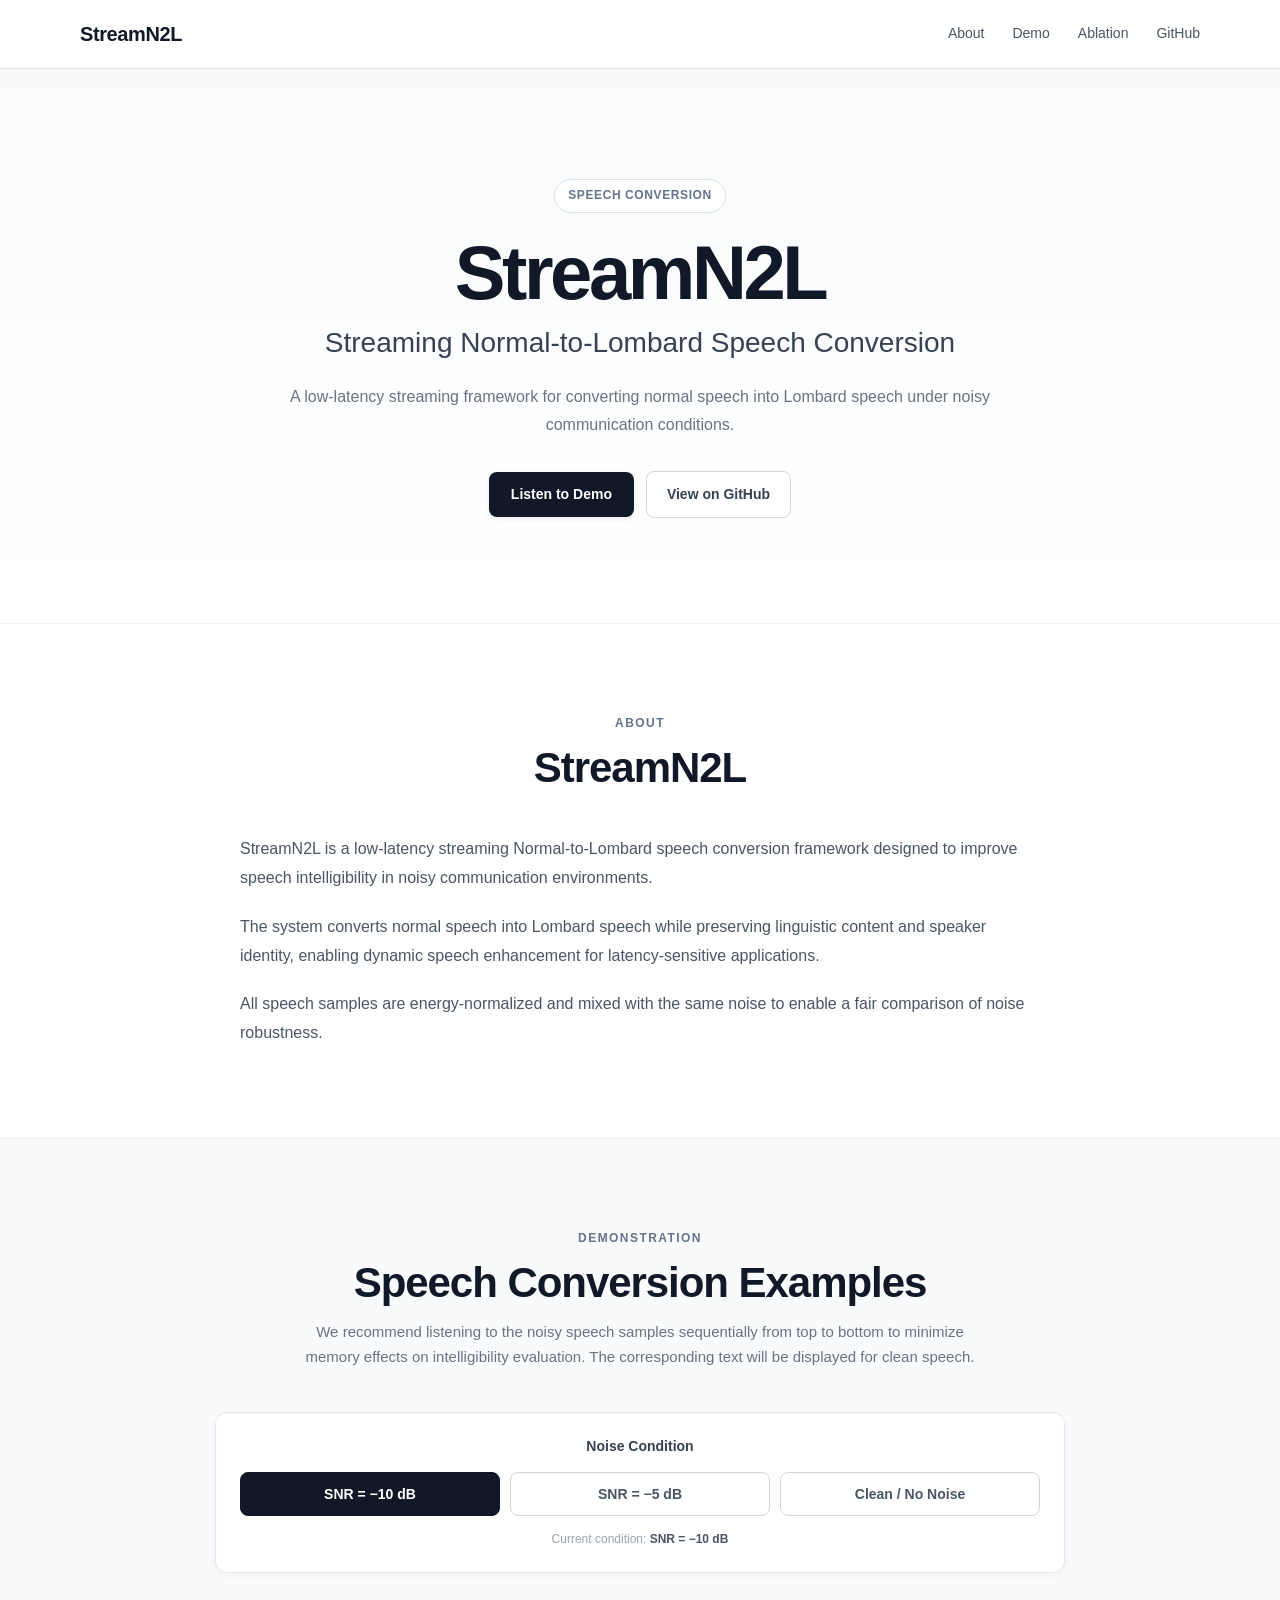
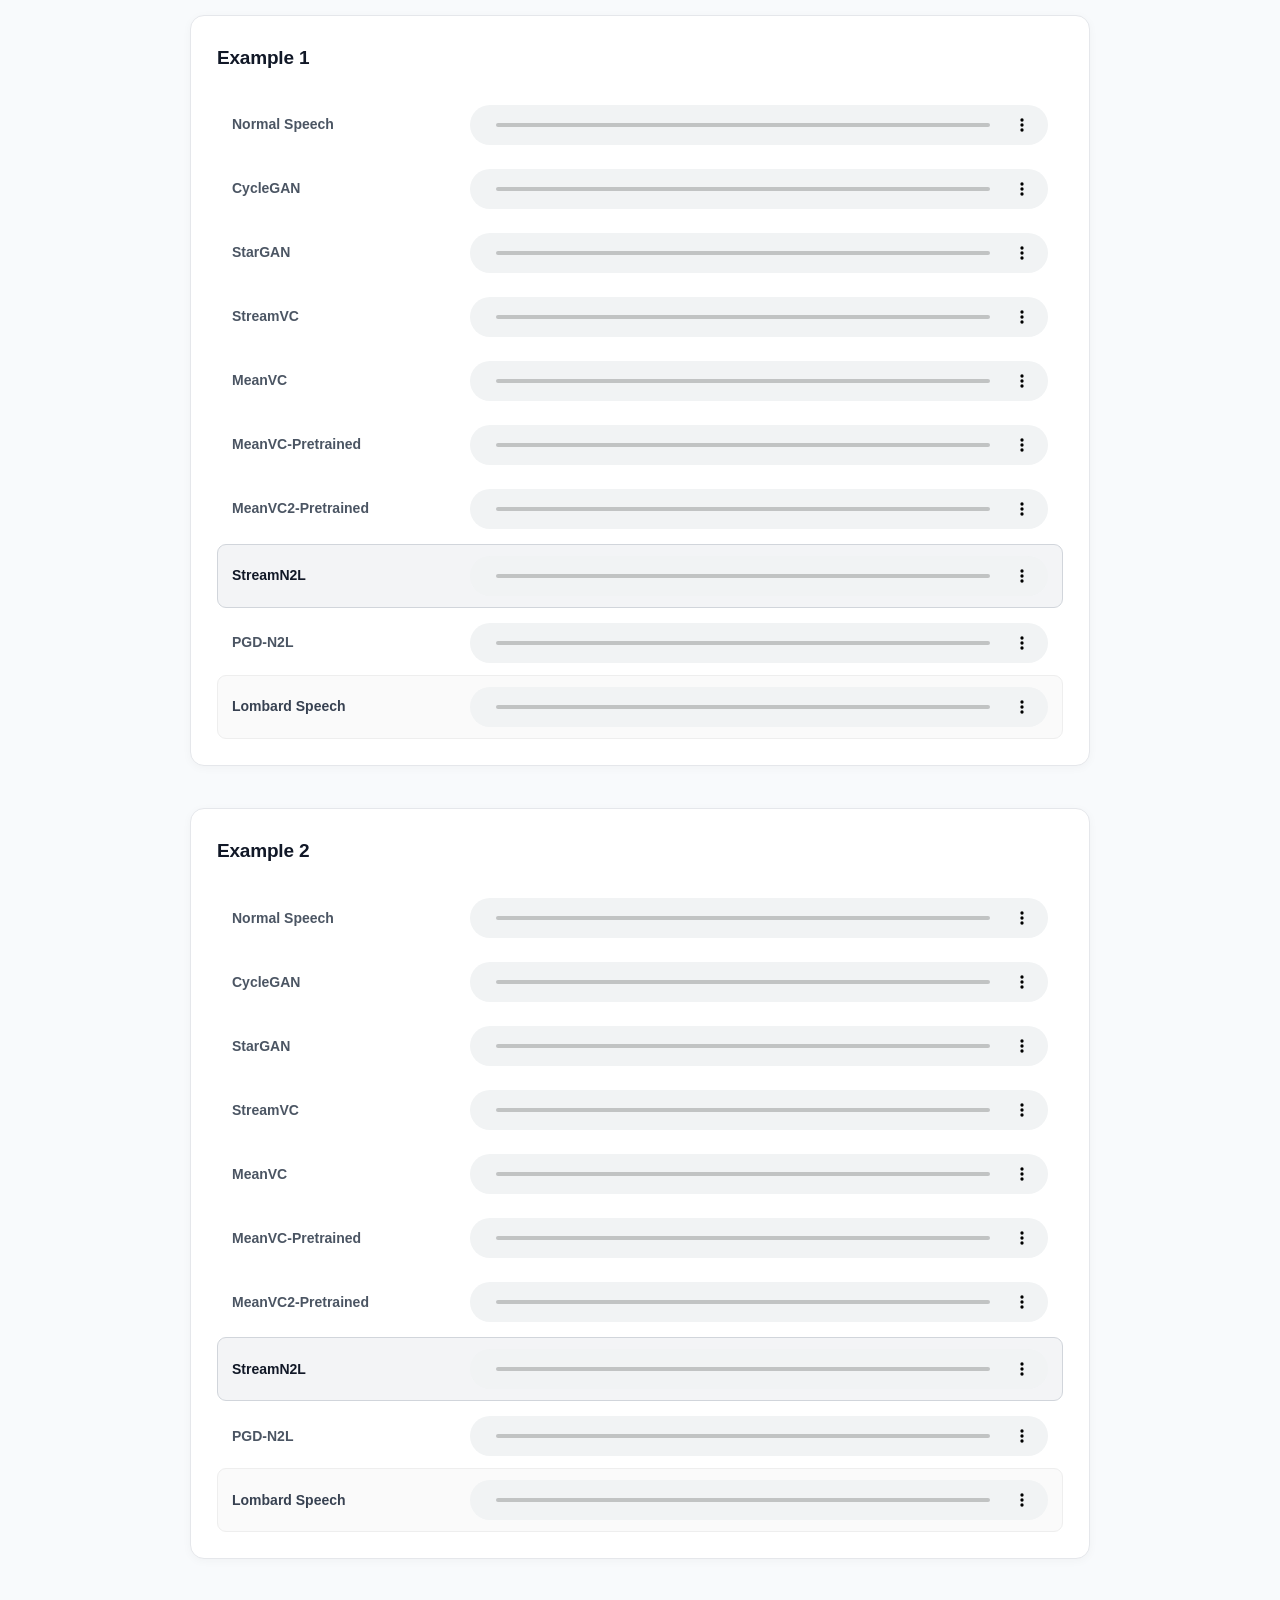
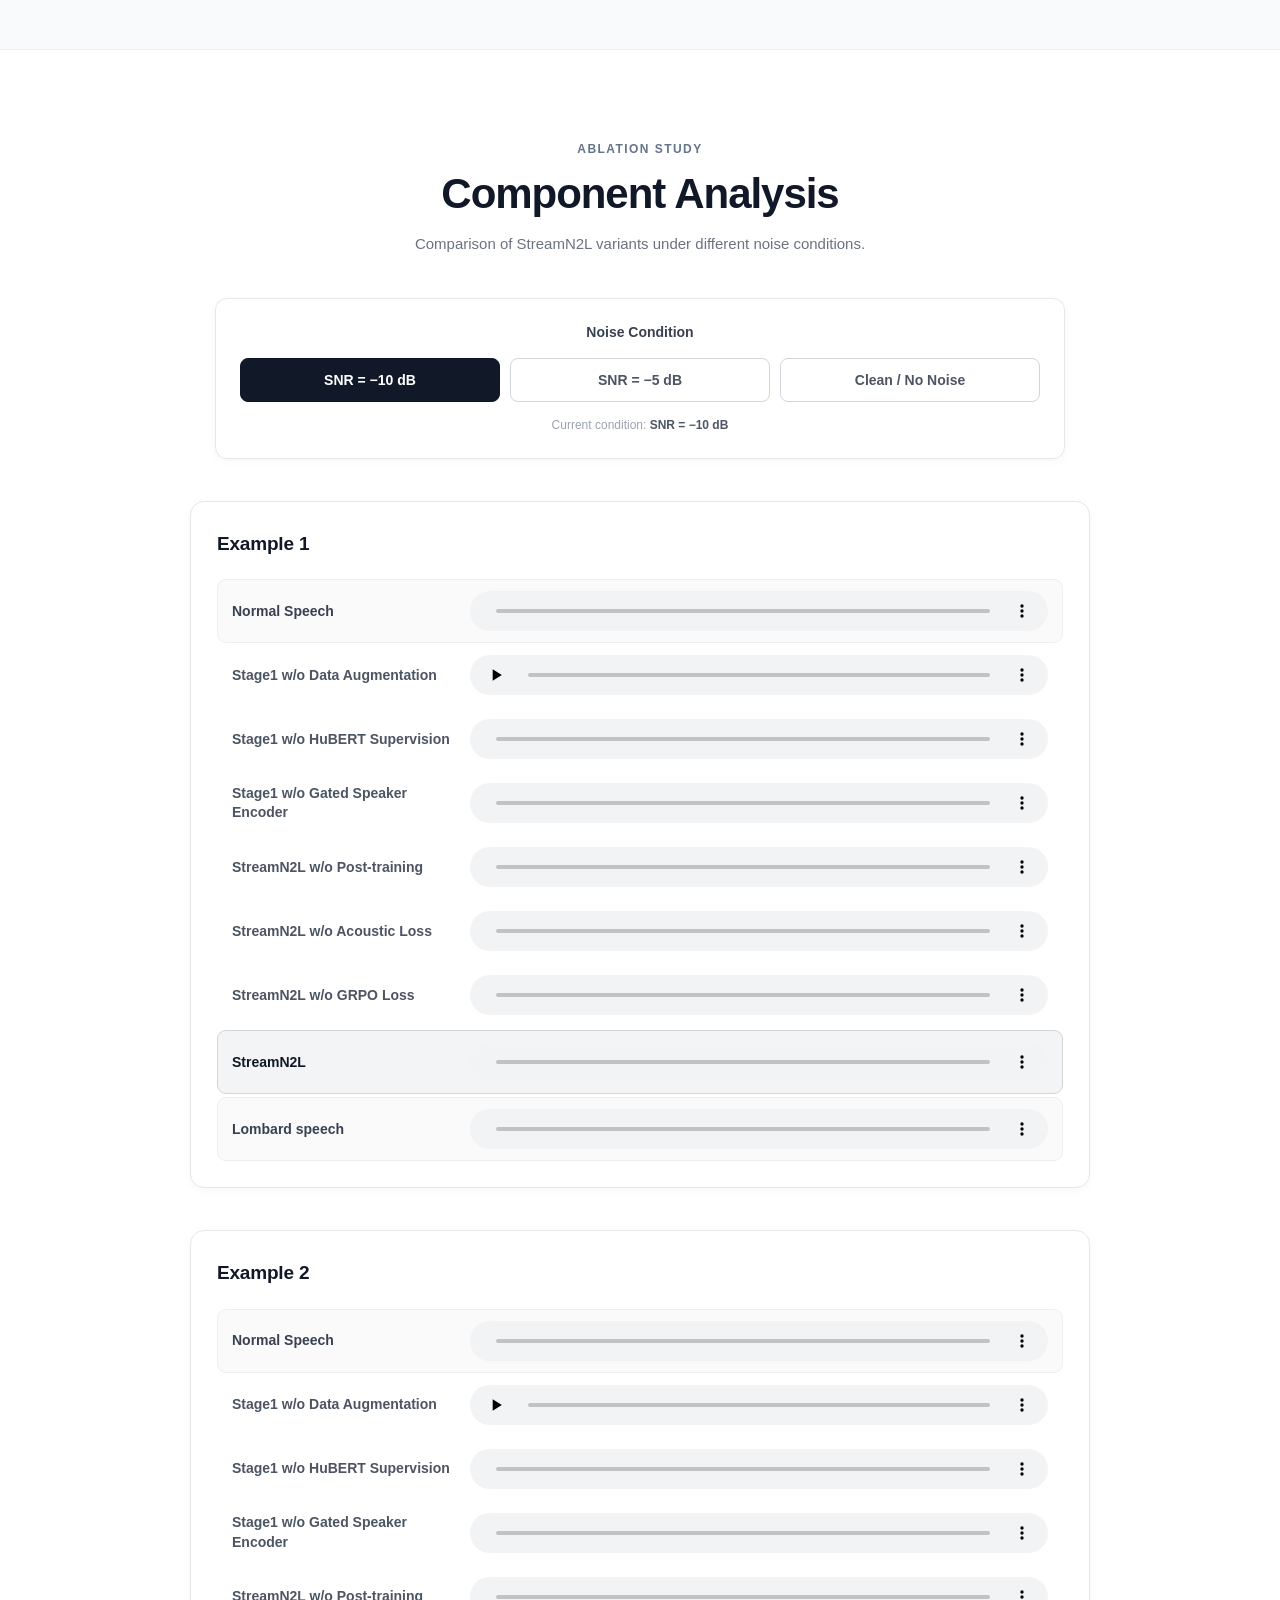
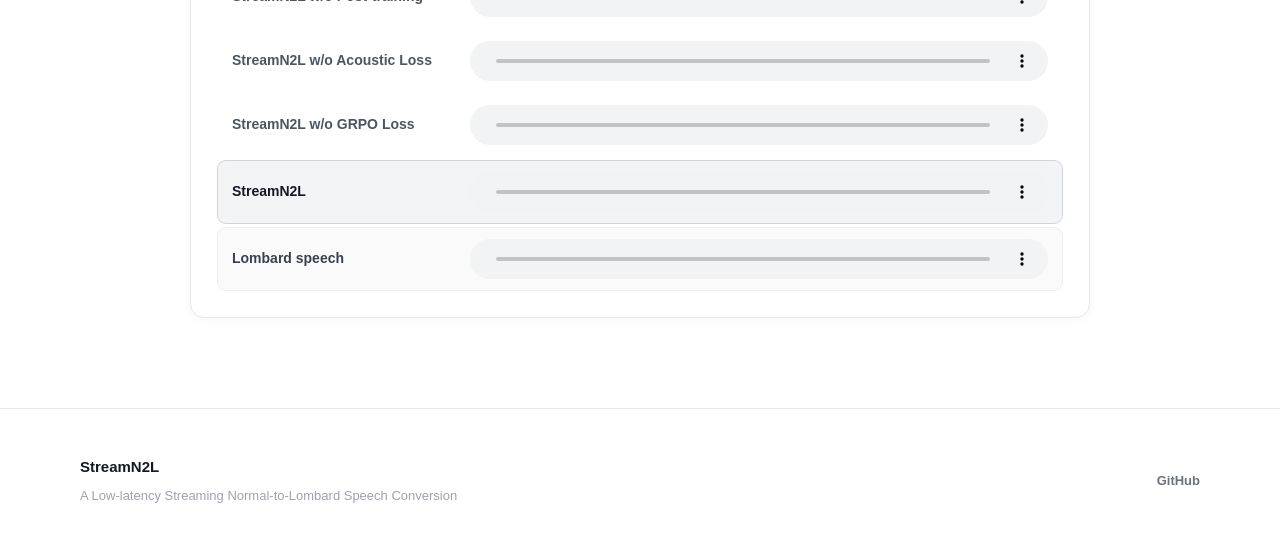
==== commit 63a799bd: "1" ====
--- a/demo/index.html
+++ b/demo/index.html
@@ -215,9 +215,11 @@
                     </h2>
 
                     <p>
-                        Listen to the normal speech, baseline
-                        systems, and StreamN2L under different
-                        noise conditions.
+                        We recommend listening to the noisy speech
+                        samples sequentially from top to bottom to
+                        minimize memory effects on intelligibility
+                        evaluation. The corresponding text will be
+                        displayed for clean speech.
                     </p>
 
                 </div>
@@ -438,4 +440,4 @@
 
 </body>
 
-</html>+</html>
--- a/demo/style.css
+++ b/demo/style.css
@@ -482,6 +482,31 @@
     line-height: 1.6;
 }
 
+.example-transcript {
+    margin: 18px 0 0;
+
+    padding: 12px 16px;
+
+    border-left: 3px solid #d1d5db;
+
+    background: #f9fafb;
+
+    line-height: 1.6;
+}
+
+.transcript-chinese {
+    color: #6b7280;
+
+    font-size: 14px;
+}
+
+.transcript-english {
+    color: #111827;
+
+    font-size: 14px;
+    font-weight: 600;
+}
+
 
 /* ============================================================
    Audio Item
@@ -842,4 +867,4 @@
         font-size: 18px;
     }
 
-}+}
